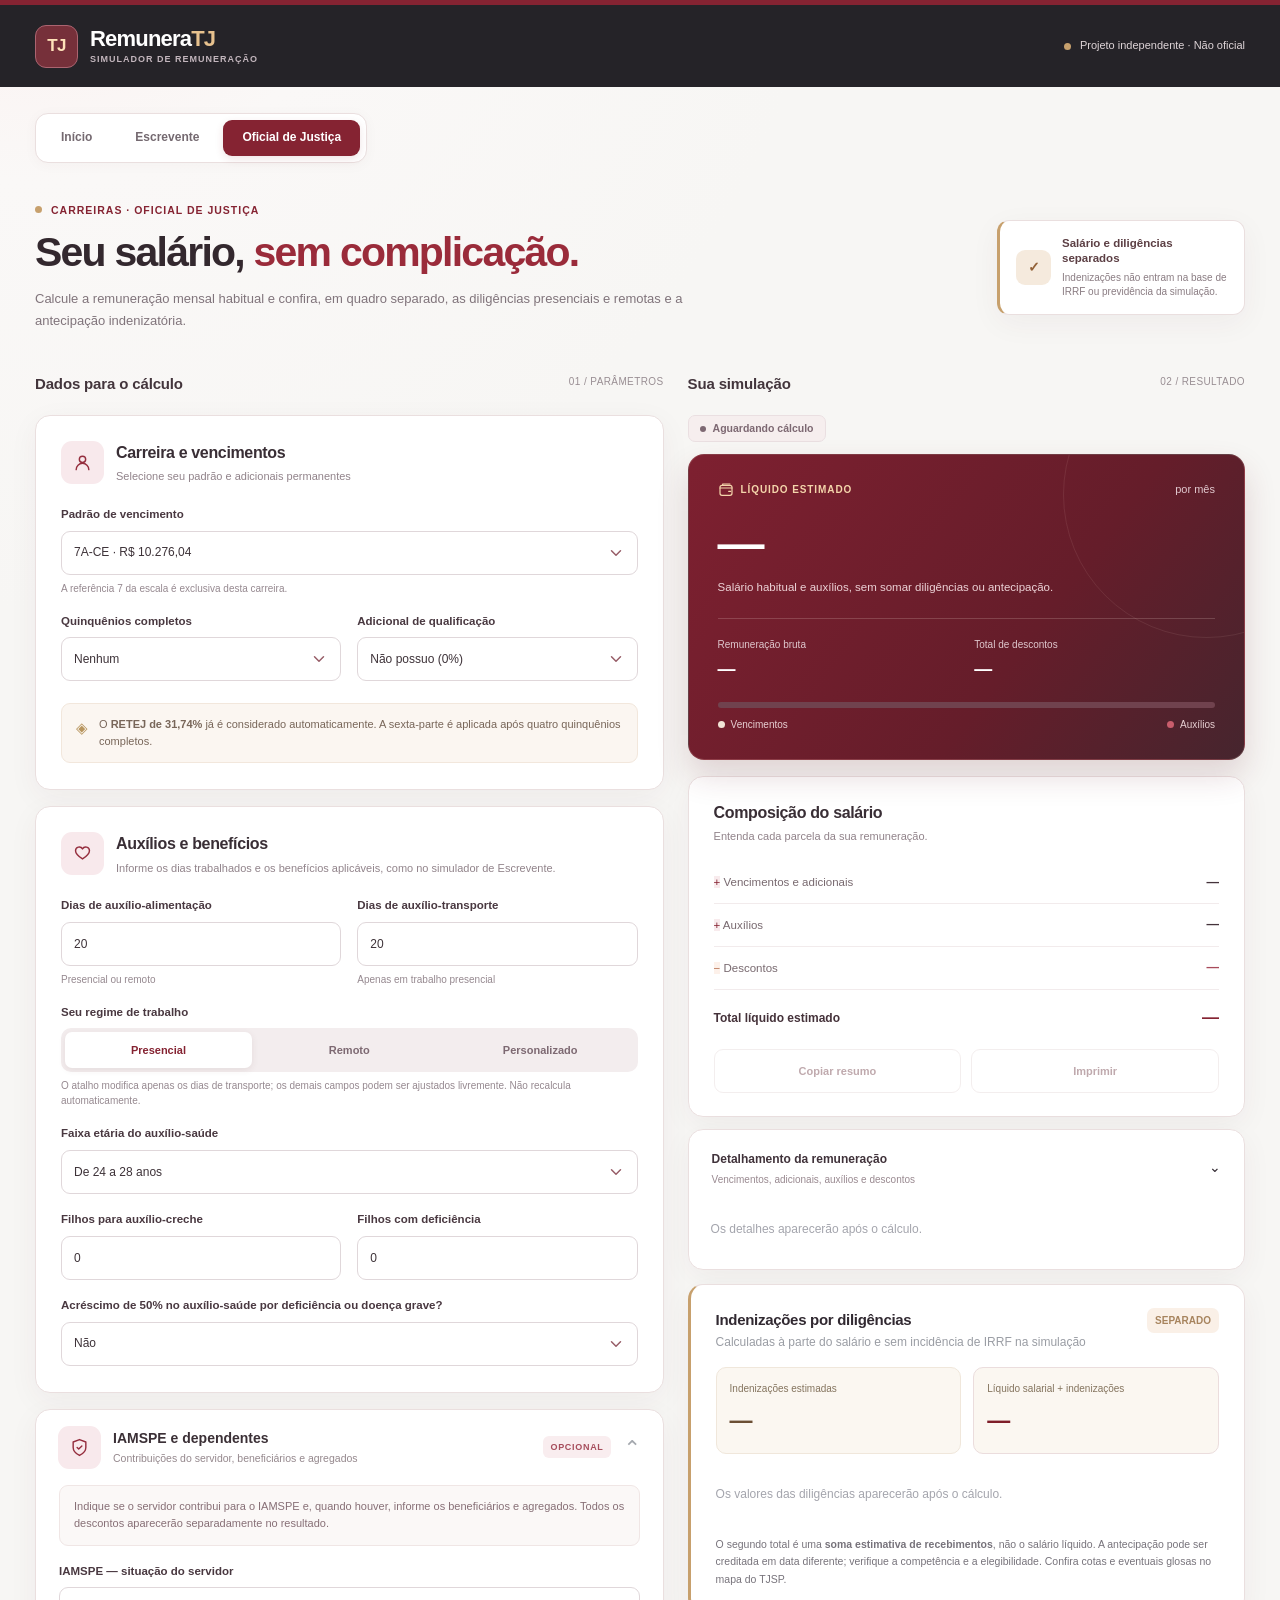
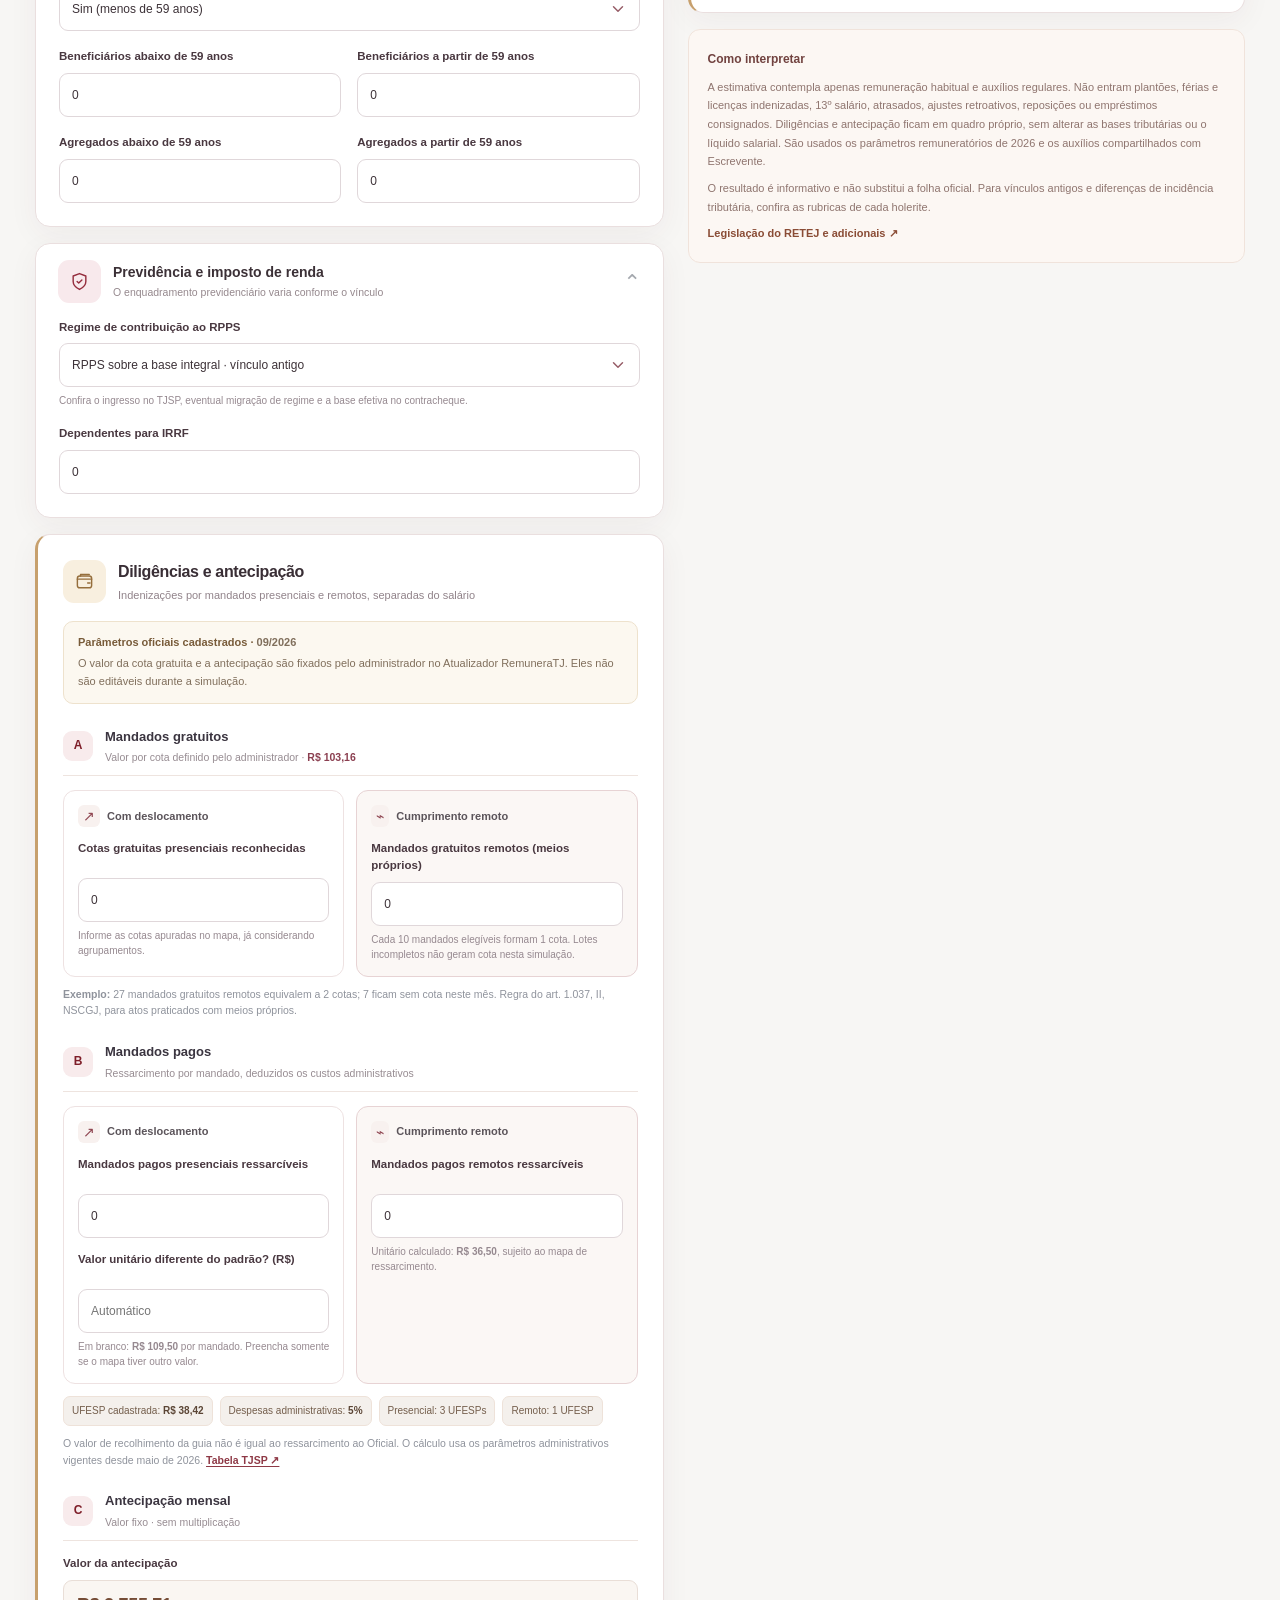
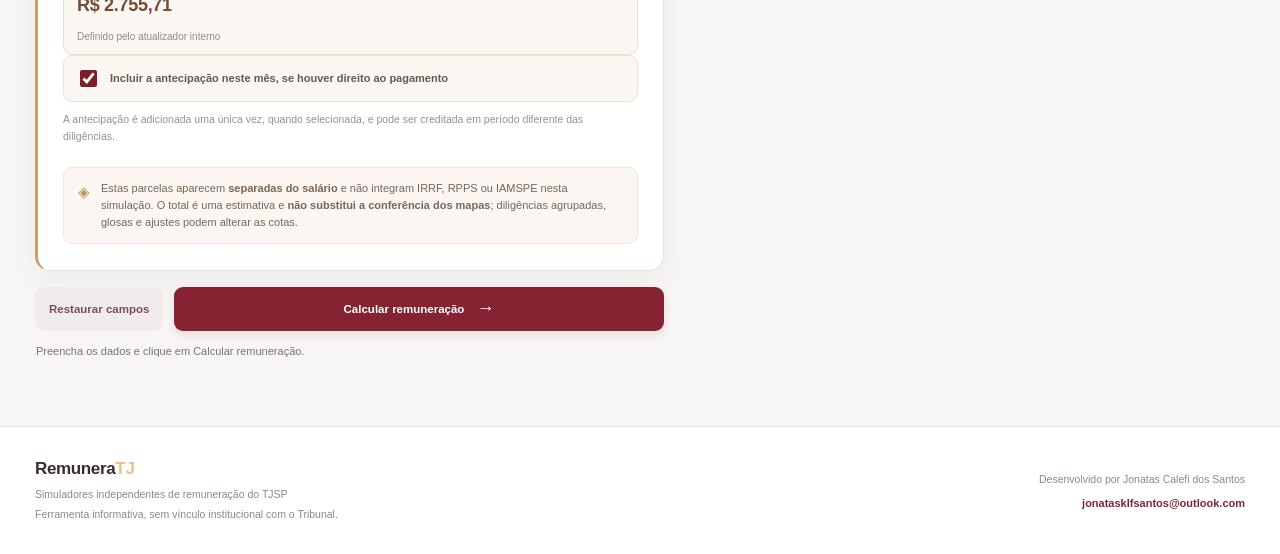
==== remuneracao-oficial/index.html @ c1217747 "Add files via upload" ====
<!DOCTYPE html>

<html lang="pt-BR"><head><meta charset="utf-8"/><meta content="width=device-width, initial-scale=1" name="viewport"/><meta content="#7e1e29" name="theme-color"/><title>Calculadora de Salário de Oficial de Justiça TJSP | RemuneraTJ</title><link href="../assets/favicon.svg" rel="icon" type="image/svg+xml"/><link href="./css/oficial.css" rel="stylesheet"/><link href="../shared/css/simuladores.css" rel="stylesheet"/>  <meta name="description" content="Simule salário de Oficial de Justiça do TJSP, com RETEJ, quinquênios, auxílios, descontos e estimativas separadas de diligências presenciais e remotas.">
  <link rel="canonical" href="https://jonatasklf.github.io/Remuneratj/remuneracao-oficial/index.html">
  <meta property="og:locale" content="pt_BR">
  <meta property="og:site_name" content="RemuneraTJ">
  <meta property="og:type" content="website">
  <meta property="og:title" content="Calculadora de Salário de Oficial de Justiça TJSP | RemuneraTJ">
  <meta property="og:description" content="Simule salário de Oficial de Justiça do TJSP, com RETEJ, quinquênios, auxílios, descontos e estimativas separadas de diligências presenciais e remotas.">
  <meta property="og:url" content="https://jonatasklf.github.io/Remuneratj/remuneracao-oficial/index.html">
  <meta name="twitter:card" content="summary">
</head>
<body class="rt-calculator rt-oficial"><svg aria-hidden="true" class="icon-definitions" xmlns="http://www.w3.org/2000/svg">
<symbol id="i-calc" viewbox="0 0 24 24"><rect height="20" rx="2" width="14" x="5" y="2"></rect><path d="M8 6h8M8 10h2m4 0h2M8 14h2m4 0h2M8 18h2m4 0h2"></path></symbol>
<symbol id="i-wallet" viewbox="0 0 24 24"><rect height="15" rx="3" width="18" x="3" y="5"></rect><path d="M3 9h18M16 14h3M7 5V3h11"></path></symbol>
<symbol id="i-user" viewbox="0 0 24 24"><circle cx="12" cy="8" r="4"></circle><path d="M4 21a8 8 0 0 1 16 0"></path></symbol>
<symbol id="i-heart" viewbox="0 0 24 24"><path d="M20.8 8.5c0 4.7-8.8 10.4-8.8 10.4S3.2 13.2 3.2 8.5a4.7 4.7 0 0 1 8.8-2.3 4.7 4.7 0 0 1 8.8 2.3Z"></path></symbol>
<symbol id="i-shield" viewbox="0 0 24 24"><path d="M12 22s8-4 8-10V5l-8-3-8 3v7c0 6 8 10 8 10Z"></path><path d="m9 12 2 2 4-4"></path></symbol>
<symbol id="i-info" viewbox="0 0 24 24"><circle cx="12" cy="12" r="9"></circle><path d="M12 11v6m0-10v.1"></path></symbol>
<symbol id="i-chevron" viewbox="0 0 24 24"><path d="m6 9 6 6 6-6"></path></symbol>
<symbol id="i-refresh" viewbox="0 0 24 24"><path d="M20 7v5h-5M4 17v-5h5"></path><path d="M5.7 9A7 7 0 0 1 17.5 6L20 12M4 12l2.5 6A7 7 0 0 0 18.3 15"></path></symbol>
<symbol id="i-copy" viewbox="0 0 24 24"><rect height="12" rx="2" width="12" x="8" y="8"></rect><path d="M16 8V6a2 2 0 0 0-2-2H6a2 2 0 0 0-2 2v8a2 2 0 0 0 2 2h2"></path></symbol>
<symbol id="i-print" viewbox="0 0 24 24"><path d="M6 9V3h12v6M6 18H4V9h16v9h-2"></path><path d="M6 14h12v7H6zM16 12h.01"></path></symbol>
<symbol id="i-check" viewbox="0 0 24 24"><path d="m5 12 4 4 10-10"></path></symbol>
<symbol id="i-arrow" viewbox="0 0 24 24"><path d="M5 12h14m-6-6 6 6-6 6"></path></symbol>
</svg>
<header class="rt-header"><div class="rt-shell rt-header-inner">
<a aria-label="RemuneraTJ — página inicial" class="rt-brand" href="../index.html">
<span aria-hidden="true" class="rt-brand-mark">TJ</span><span class="rt-brand-name">Remunera<span>TJ</span><small>SIMULADOR DE REMUNERAÇÃO</small></span>
</a><div class="rt-header-status"><span class="rt-status-dot"></span><span>Projeto independente · Não oficial</span></div>
</div></header>
<main class="rt-main wrap"><nav aria-label="Escolha da calculadora" class="rt-careers"><a href="../index.html">Início</a><a data-career="escrevente" href="../remuneracao-tjsp/index.html">Escrevente</a><a aria-current="page" data-career="oficial" href="../remuneracao-oficial/index.html">Oficial de Justiça</a></nav>
<section class="rt-hero"><div><div class="rt-eyebrow"><span class="rt-eyebrow-dot"></span> CARREIRAS · OFICIAL DE JUSTIÇA</div><h1>Seu salário, <span>sem complicação.</span></h1><p>Calcule a remuneração mensal habitual e confira, em quadro separado, as diligências presenciais e remotas e a antecipação indenizatória.</p></div><aside class="rt-hero-note"><span aria-hidden="true" class="rt-note-symbol">✓</span><span><strong>Salário e diligências separados</strong><small>Indenizações não entram na base de IRRF ou previdência da simulação.</small></span></aside></section>
<div class="app-grid">
<section aria-labelledby="form-title" class="form-side"><div class="section-caption"><h2 id="form-title">Dados para o cálculo</h2><span>01 / PARÂMETROS</span></div>
<form id="ojForm" novalidate="">
<div class="panel section"><div class="panel-head"><span class="mini-icon"><svg aria-hidden="true" class="icon"><use href="#i-user"></use></svg></span><div><h3>Carreira e vencimentos</h3><p>Selecione seu padrão e adicionais permanentes</p></div></div>
<div class="fields"><div class="field span2"><label for="padrao">Padrão de vencimento</label><select id="padrao" name="padrao"></select><small>A referência 7 da escala é exclusiva desta carreira.</small></div>
<div class="field"><label for="quinquenios">Quinquênios completos</label><select id="quinquenios" name="quinquenios"></select></div>
<div class="field"><label for="aq">Adicional de qualificação</label><select id="aq" name="aq"><option value="0">Não possuo (0%)</option><option value="0.05">5% — graduação / título</option><option value="0.075">7,5% — pós-graduação</option><option value="0.10">10% — título reconhecido</option><option value="0.125">12,5% — título reconhecido</option></select></div></div>
<div class="inline-info"><span>◈</span><div>O <b>RETEJ de 31,74%</b> já é considerado automaticamente. A sexta-parte é aplicada após quatro quinquênios completos.</div></div></div>
<div aria-labelledby="auxiliosTitulo" class="panel section"><div class="panel-head"><span class="mini-icon"><svg aria-hidden="true" class="icon"><use href="#i-heart"></use></svg></span><div><h3 id="auxiliosTitulo">Auxílios e benefícios</h3><p>Informe os dias trabalhados e os benefícios aplicáveis, como no simulador de Escrevente.</p></div></div>
<div class="fields">
<div class="field"><label for="alimentacao">Dias de auxílio-alimentação</label><input id="alimentacao" max="31" min="0" required="" step="1" type="number" value="20"/><small>Presencial ou remoto</small></div>
<div class="field"><label for="transporte">Dias de auxílio-transporte</label><input id="transporte" max="31" min="0" required="" step="1" type="number" value="20"/><small>Apenas em trabalho presencial</small></div>
<div class="field span2"><span class="field-label">Seu regime de trabalho</span><div aria-label="Atalhos de regime de trabalho" class="segmented-regime" role="group"><button aria-pressed="true" class="regime-option active" data-regime="presencial" type="button">Presencial</button><button aria-pressed="false" class="regime-option" data-regime="remoto" type="button">Remoto</button><button aria-pressed="false" class="regime-option" data-regime="personalizado" type="button">Personalizado</button></div><small>O atalho modifica apenas os dias de transporte; os demais campos podem ser ajustados livremente. Não recalcula automaticamente.</small></div>
<div class="field span2"><label for="faixaSaude">Faixa etária do auxílio-saúde</label><select id="faixaSaude"><option value="0">Sem auxílio-saúde</option><option value="1">Até 18 anos</option><option value="2">De 19 a 23 anos</option><option selected="" value="3">De 24 a 28 anos</option><option value="4">De 29 a 33 anos</option><option value="5">De 34 a 38 anos</option><option value="6">De 39 a 43 anos</option><option value="7">De 44 a 48 anos</option><option value="8">De 49 a 53 anos</option><option value="9">De 54 a 58 anos</option><option value="10">59 anos ou mais</option></select></div>
<div class="field"><label for="creche">Filhos para auxílio-creche</label><input id="creche" max="20" min="0" step="1" type="number" value="0"/></div>
<div class="field"><label for="filhoDeficiencia">Filhos com deficiência</label><input id="filhoDeficiencia" max="20" min="0" step="1" type="number" value="0"/></div>
<div class="field span2"><label for="saudeMajorada">Acréscimo de 50% no auxílio-saúde por deficiência ou doença grave?</label><select id="saudeMajorada"><option selected="" value="1">Não</option><option value="1.5">Sim</option></select></div>
</div></div>
<details class="panel fold iamspe-panel" open=""><summary><span class="mini-icon"><svg aria-hidden="true" class="icon"><use href="#i-shield"></use></svg></span><span><strong>IAMSPE e dependentes</strong><small>Contribuições do servidor, beneficiários e agregados</small></span><span class="optional-label">OPCIONAL</span><span class="chevron">⌄</span></summary>
<div class="fold-body"><p class="fold-explanation">Indique se o servidor contribui para o IAMSPE e, quando houver, informe os beneficiários e agregados. Todos os descontos aparecerão separadamente no resultado.</p><div class="fields">
<div class="field span2"><label for="iamspe">IAMSPE — situação do servidor</label><select id="iamspe"><option selected="" value="0.02">Sim (menos de 59 anos)</option><option value="0.03">Sim (a partir de 59 anos)</option><option value="0">Não</option></select></div>
<div class="field"><label for="dependentesMenor">Beneficiários abaixo de 59 anos</label><input id="dependentesMenor" max="20" min="0" step="1" type="number" value="0"/></div>
<div class="field"><label for="dependentesMaior">Beneficiários a partir de 59 anos</label><input id="dependentesMaior" max="20" min="0" step="1" type="number" value="0"/></div>
<div class="field"><label for="agregadosMenor">Agregados abaixo de 59 anos</label><input id="agregadosMenor" max="20" min="0" step="1" type="number" value="0"/></div>
<div class="field"><label for="agregadosMaior">Agregados a partir de 59 anos</label><input id="agregadosMaior" max="20" min="0" step="1" type="number" value="0"/></div>
</div></div></details>
<details class="panel fold previdencia-panel" open=""><summary><span class="mini-icon"><svg aria-hidden="true" class="icon"><use href="#i-shield"></use></svg></span><span><strong>Previdência e imposto de renda</strong><small>O enquadramento previdenciário varia conforme o vínculo</small></span><span class="chevron">⌄</span></summary><div class="fold-body fields">
<div class="field span2"><label for="modoPrevidencia">Regime de contribuição ao RPPS</label><select id="modoPrevidencia"><option value="integral">RPPS sobre a base integral · vínculo antigo</option><option value="teto">RPPS limitado ao teto do INSS · previdência complementar</option><option value="manual">Informar contribuição mensal manualmente</option></select><small>Confira o ingresso no TJSP, eventual migração de regime e a base efetiva no contracheque.</small></div>
<div class="field span2" hidden="" id="manualBox"><label for="previdenciaManual">Contribuição previdenciária informada (R$)</label><input id="previdenciaManual" max="99999" min="0" step="0.01" type="number" value="0"/></div>
<div class="field span2"><label for="dependentesIr">Dependentes para IRRF</label><input id="dependentesIr" max="20" min="0" step="1" type="number" value="0"/></div>
</div></details>
<div aria-labelledby="indemFormTitle" class="panel section indemnity-form"><div class="panel-head"><span class="mini-icon indemnity-icon"><svg aria-hidden="true" class="icon"><use href="#i-wallet"></use></svg></span><div><h3 id="indemFormTitle">Diligências e antecipação</h3><p>Indenizações por mandados presenciais e remotos, separadas do salário</p></div></div>
<div class="indem-note"><strong>Parâmetros oficiais cadastrados · <span id="competenciaIndenizacao">09/2026</span></strong><span>O valor da cota gratuita e a antecipação são fixados pelo administrador no Atualizador RemuneraTJ. Eles não são editáveis durante a simulação.</span></div>
<div class="indem-heading"><span class="indem-heading-number">A</span><div><strong>Mandados gratuitos</strong><small>Valor por cota definido pelo administrador · <b id="valorGratuitaExibido">R$ 103,16</b></small></div></div>
<div class="indem-work-modes">
<div class="indem-mode"><div class="mode-title"><span class="mode-icon">↗</span><strong>Com deslocamento</strong></div><div class="field"><label for="quantidadeGratuita">Cotas gratuitas presenciais reconhecidas</label><input id="quantidadeGratuita" max="5000" min="0" step="1" type="number" value="0"/><small>Informe as cotas apuradas no mapa, já considerando agrupamentos.</small></div></div>
<div class="indem-mode remote"><div class="mode-title"><span class="mode-icon">⌁</span><strong>Cumprimento remoto</strong></div><div class="field"><label for="quantidadeGratuitaRemota">Mandados gratuitos remotos (meios próprios)</label><input aria-describedby="regraRemotoGratuito" id="quantidadeGratuitaRemota" max="50000" min="0" step="1" type="number" value="0"/><small id="regraRemotoGratuito">Cada 10 mandados elegíveis formam 1 cota. Lotes incompletos não geram cota nesta simulação.</small></div></div>
</div>
<p class="indem-hint"><strong>Exemplo:</strong> 27 mandados gratuitos remotos equivalem a 2 cotas; 7 ficam sem cota neste mês. Regra do art. 1.037, II, NSCGJ, para atos praticados com meios próprios.</p>
<div class="indem-heading"><span class="indem-heading-number">B</span><div><strong>Mandados pagos</strong><small>Ressarcimento por mandado, deduzidos os custos administrativos</small></div></div>
<div class="indem-work-modes">
<div class="indem-mode"><div class="mode-title"><span class="mode-icon">↗</span><strong>Com deslocamento</strong></div><div class="field"><label for="quantidadePaga">Mandados pagos presenciais ressarcíveis</label><input id="quantidadePaga" max="5000" min="0" step="1" type="number" value="0"/></div><div class="field"><label for="valorPaga">Valor unitário diferente do padrão? (R$)</label><input aria-describedby="pagaInfo" autocomplete="off" id="valorPaga" inputmode="decimal" placeholder="Automático" type="text" value=""/><small>Em branco: <b id="valorPagaPadrao">R$ 109,50</b> por mandado. Preencha somente se o mapa tiver outro valor.</small></div></div>
<div class="indem-mode remote"><div class="mode-title"><span class="mode-icon">⌁</span><strong>Cumprimento remoto</strong></div><div class="field"><label for="quantidadePagaRemota">Mandados pagos remotos ressarcíveis</label><input id="quantidadePagaRemota" max="5000" min="0" step="1" type="number" value="0"/><small>Unitário calculado: <b id="valorPagaRemotaExibido">R$ 36,50</b>, sujeito ao mapa de ressarcimento.</small></div></div>
</div>
<div class="indem-rules" id="pagaInfo"><span>UFESP cadastrada: <b id="valorUfespExibido">R$ 38,42</b></span><span>Despesas administrativas: <b id="retencaoExibida">5%</b></span><span>Presencial: 3 UFESPs</span><span>Remoto: 1 UFESP</span></div>
<small class="indem-hint">O valor de recolhimento da guia não é igual ao ressarcimento ao Oficial. O cálculo usa os parâmetros administrativos vigentes desde maio de 2026. <a href="https://portal.tjsp.jus.br/IndicesTaxasJudiciarias/DespesasProcessuais/DiligenciaOficiaisJustica?f=4" rel="noopener noreferrer" target="_blank">Tabela TJSP ↗</a></small>
<div class="indem-heading"><span class="indem-heading-number">C</span><div><strong>Antecipação mensal</strong><small>Valor fixo · sem multiplicação</small></div></div>
<div class="fields"><div class="field span2"><span class="field-label">Valor da antecipação</span><div aria-label="Antecipação fixada pelo administrador" class="fixed-parameter"><strong id="valorAntecipacaoExibido">R$ 2.755,71</strong><small>Definido pelo atualizador interno</small></div></div></div>
<label class="indem-check"><input checked="" id="incluirAntecipacao" type="checkbox"/><span>Incluir a antecipação neste mês, se houver direito ao pagamento</span></label>
<small class="indem-hint">A antecipação é adicionada uma única vez, quando selecionada, e pode ser creditada em período diferente das diligências.</small>
<div class="inline-info"><span>◈</span><div>Estas parcelas aparecem <b>separadas do salário</b> e não integram IRRF, RPPS ou IAMSPE nesta simulação. O total é uma estimativa e <b>não substitui a conferência dos mapas</b>; diligências agrupadas, glosas e ajustes podem alterar as cotas.</div></div>
</div>
<div class="form-actions"><button class="btn reset" type="reset">Restaurar campos</button><button class="btn calculate" type="submit">Calcular remuneração <span>→</span></button></div>
<p aria-live="polite" class="form-status" id="formStatus" role="status">Preencha os dados e clique em <b>Calcular remuneração</b>.</p>
</form></section>
<section aria-labelledby="result-title" class="results-side"><div class="section-caption"><h2 id="result-title">Sua simulação</h2><span>02 / RESULTADO</span></div>
<div class="results-inner"><div class="state" id="resultStatus">Aguardando cálculo</div>
<div class="salary-card">
<div class="salary-card-top"><span class="salary-category"><svg aria-hidden="true" class="icon"><use href="#i-wallet"></use></svg> LÍQUIDO ESTIMADO</span><span class="salary-period">por mês</span></div>
<strong class="salary-value" id="liquido">—</strong><p>Salário habitual e auxílios, sem somar diligências ou antecipação.</p>
<div class="salary-divider"></div><div class="salary-metrics"><div><span>Remuneração bruta</span><strong id="bruto">—</strong></div><div><span>Total de descontos</span><strong id="descontos">—</strong></div></div>
<div class="salary-composition"><div aria-label="Distribuição das parcelas positivas" class="composition-bar" role="img"><span class="bar-part wages" id="ojBarVencimentos"></span><span class="bar-part benefits" id="ojBarAuxilios"></span></div><div class="legend"><span><i class="legend-dot wages"></i> Vencimentos</span><span><i class="legend-dot benefits"></i> Auxílios</span></div></div>
</div>
<div class="error" hidden="" id="errorBox" role="alert"></div>
<div class="rt-result-components"><div class="panel summary-panel">
<div class="panel-heading compact"><div><h3>Composição do salário</h3><p>Entenda cada parcela da sua remuneração.</p></div></div>
<div class="summary-rows">
<div class="summary-row"><span><span class="summary-symbol plus">+</span> Vencimentos e adicionais</span><strong id="ojResumoVencimentos">—</strong></div>
<div class="summary-row"><span><span class="summary-symbol plus">+</span> Auxílios</span><strong id="ojResumoAuxilios">—</strong></div>
<div class="summary-row discount"><span><span class="summary-symbol minus">−</span> Descontos</span><strong id="ojResumoDescontos">—</strong></div>
<div class="summary-row total"><span>Total líquido estimado</span><strong id="liquidoRodape">—</strong></div>
</div>
<div class="result-actions"><button class="btn btn-outline" disabled="" id="copyButton" type="button">Copiar resumo</button><button class="btn btn-outline" disabled="" id="printButton" type="button">Imprimir</button></div>
</div>
<details class="panel breakdown" open=""><summary><span><strong>Detalhamento da remuneração</strong><small>Vencimentos, adicionais, auxílios e descontos</small></span><span aria-hidden="true">⌄</span></summary><div class="rows" id="detalhes"><div class="placeholder">Os detalhes aparecerão após o cálculo.</div></div></details></div>
<div aria-labelledby="indemResultTitle" class="panel indemnity-results"><div class="result-heading"><div><h3 id="indemResultTitle">Indenizações por diligências</h3><p>Calculadas à parte do salário e sem incidência de IRRF na simulação</p></div><span class="top-chip">SEPARADO</span></div>
<div class="indem-kpis"><div><small>Indenizações estimadas</small><strong id="totalIndenizacoes">—</strong></div><div><small>Líquido salarial + indenizações</small><strong id="totalRecebimentos">—</strong></div></div>
<div class="rows" id="detalhesIndenizacoes"><div class="placeholder">Os valores das diligências aparecerão após o cálculo.</div></div>
<p class="indem-explanation">O segundo total é uma <b>soma estimativa de recebimentos</b>, não o salário líquido. A antecipação pode ser creditada em data diferente; verifique a competência e a elegibilidade. Confira cotas e eventuais glosas no mapa do TJSP.</p></div>
<div class="disclaimer"><b>Como interpretar</b><p>A estimativa contempla apenas remuneração habitual e auxílios regulares. Não entram plantões, férias e licenças indenizadas, 13º salário, atrasados, ajustes retroativos, reposições ou empréstimos consignados. Diligências e antecipação ficam em quadro próprio, sem alterar as bases tributárias ou o líquido salarial. São usados os parâmetros remuneratórios de 2026 e os auxílios compartilhados com Escrevente.</p><p>O resultado é informativo e não substitui a folha oficial. Para vínculos antigos e diferenças de incidência tributária, confira as rubricas de cada holerite.</p><a href="https://www.al.sp.gov.br/repositorio/legislacao/lei.complementar/2010/compilacao-lei.complementar-1111-25.05.2010.html" rel="noopener noreferrer" target="_blank">Legislação do RETEJ e adicionais ↗</a></div>
</div></section></div></main>
<footer class="rt-footer"><div class="rt-shell rt-footer-inner"><div><strong>Remunera<span>TJ</span></strong><p>Simuladores independentes de remuneração do TJSP</p><small>Ferramenta informativa, sem vínculo institucional com o Tribunal.</small></div><div class="rt-credits"><p>Desenvolvido por Jonatas Calefi dos Santos</p><a href="mailto:jonatasklfsantos@outlook.com">jonatasklfsantos@outlook.com</a></div></div></footer>
<script src="../remuneracao-tjsp/js/tabelas.js"></script><script src="./js/calculo-oficial.js"></script><script src="./js/interface-oficial.js"></script></body></html>
---- remuneracao-oficial/css/oficial.css ----
:root{--red:#7e1e29;--red2:#a32d3b;--deep:#1e232a;--ink:#272c35;--muted:#7c8592;--line:#eae6e6;--bg:#f7f6f5;--paper:#fff;--gold:#c5a477;--shadow:0 7px 26px rgba(47,33,40,.055)}*{box-sizing:border-box}html{scroll-behavior:smooth}body{margin:0;background:var(--bg);font:14px/1.6 Inter,-apple-system,BlinkMacSystemFont,"Segoe UI",Arial,sans-serif;color:var(--ink);-webkit-font-smoothing:antialiased}button,input,select{font:inherit}button{cursor:pointer}a{color:inherit}.wrap{width:min(1190px,calc(100% - 60px));margin:auto}.topbar{background:var(--deep);color:white;border-bottom:4px solid var(--red);height:83px}.topbar-inner{height:100%;display:flex;justify-content:space-between;align-items:center;gap:20px}.logo{display:flex;gap:13px;align-items:center;text-decoration:none}.brand-symbol{display:grid;place-items:center;background:#7d2632;color:#f4e9e8;font-size:17px;font-weight:800;height:40px;width:40px;border-radius:10px;border:1px solid #a34c58}.brand-name{font-size:22px;font-weight:830;letter-spacing:-.7px;line-height:1}.brand-name span,.foot-grid strong span{color:#d5ae7f}.brand-name small{display:block;margin-top:6px;font-size:9px;font-weight:700;letter-spacing:1px;color:#b3bac4}.topright{font-size:12px;color:#c9ccd3}.dot{background:#d2ab78;display:inline-block;height:7px;width:7px;border-radius:50%;margin-right:6px}.top-divider{color:#747a84;margin:0 8px}.switcher{display:flex;gap:7px;background:#fff;border:1px solid var(--line);border-radius:13px;padding:6px;width:max-content;max-width:100%;margin:30px 0 0}.switcher a{padding:10px 18px;font-weight:700;font-size:12px;text-decoration:none;color:#7e8691;border-radius:9px;display:flex;align-items:center;gap:9px}.switcher a[aria-current=page]{background:var(--red);color:white}.active-dot{display:inline-block;background:#e4c196;border-radius:50%;height:6px;width:6px}.hero{display:flex;justify-content:space-between;align-items:center;gap:24px;margin:49px 0 43px}.eyebrow{font-size:11px;font-weight:800;color:var(--red2);letter-spacing:1.3px}.hero h1{margin:12px 0;font-size:clamp(32px,3.2vw,47px);font-weight:800;letter-spacing:-2.1px;line-height:1.18;color:#232933}.hero h1 em{font-style:normal;color:var(--red)}.hero p{color:var(--muted);font-size:14px;line-height:1.85;max-width:675px;margin:0}.hero-side{flex:0 0 264px;padding:20px 23px;background:#fff;border:1px solid var(--line);border-left:3px solid var(--gold);border-radius:13px;box-shadow:var(--shadow);display:flex;flex-direction:column;gap:4px}.tiny-icon{color:var(--red);font-size:21px}.hero-side strong{font-size:13px}.hero-side span{font-size:11px;color:var(--muted)}.hero-side a{color:var(--red);text-decoration:none;font-weight:760;font-size:11px;margin-top:9px}.app-grid{display:grid;grid-template-columns:minmax(0,1.03fr) minmax(0,.97fr);align-items:start;gap:26px;margin-bottom:85px}.section-caption{display:flex;align-items:center;justify-content:space-between;gap:10px;height:32px;margin-bottom:14px}.section-caption h2{margin:0;font-size:15px}.section-caption>span{font-size:10px;letter-spacing:.6px;color:#9a9da5}.panel{border-radius:15px;background:#fff;border:1px solid var(--line);box-shadow:var(--shadow)}.section{padding:26px;margin-bottom:17px}.panel-head{display:flex;gap:13px;align-items:center;margin-bottom:24px}.mini-icon{height:42px;width:42px;flex:0 0 42px;display:grid;place-items:center;background:#f8ecee;border-radius:11px;color:#a53946;font-size:12px;font-weight:800}.panel-head h3,.result-heading h3{margin:0;font-size:17px;letter-spacing:-.3px}.panel-head p,.result-heading p{margin:2px 0 0;font-size:12px;color:#9a9da4;line-height:1.5}.fields{display:grid;grid-template-columns:repeat(2,minmax(0,1fr));gap:19px 17px}.span2{grid-column:span 2}.field label{display:block;font-size:12px;font-weight:730;margin-bottom:7px;color:#454a54}.field select,.field input{width:100%;min-width:0;min-height:45px;border-radius:9px;border:1px solid #dedce0;background:white;color:#303944;padding:10px 12px;outline:none}.field select{cursor:pointer}.field select:focus,.field input:focus{border-color:#a43a48;box-shadow:0 0 0 3px #f5e4e7}.field input[aria-invalid=true]{border-color:#cc4352}.field small{display:block;color:#a1a4aa;font-size:10.5px;line-height:1.55;margin-top:6px}.inline-info{display:flex;gap:11px;margin-top:22px;padding:12px 14px;background:#fbf6f1;border:1px solid #f2e7dc;color:#786659;font-size:11px;line-height:1.55;border-radius:9px}.inline-info span{color:#b8955e;font-size:15px}.pill{font-size:9px;padding:3px 5px;background:#f8ecee;color:var(--red);border-radius:5px;white-space:nowrap}.checkbox-row label{display:flex;align-items:center;gap:10px;font-size:12px;color:#535a65}.checkbox-row input{accent-color:var(--red);height:16px;width:16px}.fold{margin-bottom:17px;overflow:hidden}.fold>summary{display:flex;align-items:center;gap:12px;padding:18px 24px;cursor:pointer;list-style:none}.fold>summary::-webkit-details-marker{display:none}.fold>summary>span:nth-child(2){flex:1}.fold>summary strong,.fold>summary small{display:block}.fold>summary strong{font-size:14px}.fold>summary small{color:#999da7;font-size:11px;margin-top:2px}.chevron{font-size:21px;line-height:1;color:#a4a8ae}.fold[open] .chevron{transform:rotate(180deg)}.fold-body{padding:0 25px 25px}.form-actions{display:flex;gap:11px}.btn{border:0;border-radius:9px;font-size:12px;font-weight:800;min-height:46px;padding:11px 17px;display:flex;align-items:center;justify-content:center;gap:12px}.btn:focus-visible,.switcher a:focus-visible{outline:3px solid #d2b88f;outline-offset:3px}.btn:disabled{opacity:.5;cursor:default}.reset{background:#ececef;color:#6c707b}.calculate{flex:1;background:var(--red);color:#fff}.calculate:hover{background:#a02b3b}.calculate span{font-size:18px}.form-status{font-size:11px;margin:13px 1px 0;color:#8f9098}.results-inner{position:sticky;top:20px}.state{display:inline-flex;align-items:center;border-radius:100px;padding:6px 12px;font-size:11px;font-weight:750;background:#eaecef;color:#8b8c93;margin-bottom:12px}.state::before{content:"";width:6px;height:6px;background:currentColor;border-radius:50%;margin-right:8px}.state.ready{background:#e8f2eb;color:#2d8858}.state.stale{background:#fff3e7;color:#9f7330}.result-hero{background:linear-gradient(132deg,#6e1a26,#932d3b);border-radius:17px;color:white;padding:28px 30px 26px;box-shadow:0 16px 36px rgba(124,24,40,.16);position:relative;overflow:hidden}.result-hero::after{content:"";position:absolute;top:-65px;right:-80px;width:250px;height:250px;border:1px solid rgba(255,255,255,.08);border-radius:50%;pointer-events:none}.result-eyebrow{font-size:10px;letter-spacing:1.25px;font-weight:760;color:#f0c8cf}.result-eyebrow span{color:#e4ba7b;margin-right:5px}.result-number{display:block;font-size:clamp(33px,3.6vw,51px);font-weight:800;line-height:1.2;letter-spacing:-1.5px;margin:20px 0 6px;font-variant-numeric:tabular-nums}.result-hero p{margin:0;color:#eed6da;font-size:11px;max-width:340px;line-height:1.6}.result-divider{height:1px;background:#ffffff29;margin:24px 0 16px}.result-kpis{display:grid;grid-template-columns:1fr 1fr;gap:15px}.result-kpis small{color:#f2d8db;display:block;font-size:10px;margin-bottom:3px}.result-kpis strong{font-size:19px;font-variant-numeric:tabular-nums}.resume{margin-top:19px;padding:24px}.result-heading{display:flex;justify-content:space-between;align-items:start;gap:10px;margin-bottom:16px}.result-heading h3{font-size:15px}.top-chip{background:#faf0e7;color:#a7845e;font-size:10px;font-weight:760;border-radius:7px;padding:5px 8px}.rows{font-size:12px}.group-label{margin:18px 0 8px;color:#8d92a0;font-size:10px;font-weight:800;letter-spacing:.8px}.line{display:flex;justify-content:space-between;gap:12px;border-bottom:1px solid #f0edee;padding:8px 0}.line span{color:#686e7b}.line strong{color:#3b3e47;font-variant-numeric:tabular-nums;white-space:nowrap}.line.negative strong{color:#b63c48}.line.subtotal{padding:11px 0;font-weight:760}.line.subtotal span,.line.subtotal strong{color:var(--red)}.placeholder{color:#a4a5ad;font-size:12px;padding:15px 0}.sum-row{border-top:1px solid #e7e4e5;padding-top:16px;margin-top:17px;display:flex;justify-content:space-between;gap:12px;font-size:13px;font-weight:770}.sum-row strong{color:var(--red);font-size:18px}.actionbar{display:grid;grid-template-columns:1fr 1fr;gap:10px;margin-top:20px}.outline{background:#fbf9f9;color:#6b6c76;border:1px solid #ece7e7;font-size:11px}.outline:hover:not(:disabled){background:#f5eeee}.disclaimer{background:#fcf9f4;border:1px solid #f0e8dc;padding:19px 22px;border-radius:12px;margin-top:19px;color:#776a5a;font-size:11px;line-height:1.65}.disclaimer b{font-size:12px;color:#6e5b45}.disclaimer p{margin:8px 0}.disclaimer a{color:#8a4c35;text-decoration:none;font-weight:750}.error{padding:13px 16px;background:#ffedf0;border:1px solid #f5c4cb;color:#9b2637;font-size:12px;margin-top:13px;border-radius:9px}.footer{background:#23262c;color:white;padding:25px 0;border-top:4px solid var(--red)}.foot-grid{display:flex;justify-content:space-between;gap:20px;align-items:center}.foot-grid strong{font-size:16px}.foot-grid p{font-size:11px;color:#b7bac0;margin:5px 0 0}.byline{text-align:right;font-size:11px;color:#b7bac0}.byline a{color:#f0c9b3;text-decoration:none}@media(max-width:1020px){.app-grid{grid-template-columns:1fr}.results-inner{position:static}.results-side{grid-row:auto}.hero{align-items:start}.hero-side{display:none}}@media(max-width:650px){.wrap{width:min(100% - 32px,1190px)}.topbar{height:75px}.topright{display:none}.switcher{width:100%;gap:3px}.switcher a{flex:1;justify-content:center;text-align:center;font-size:11px;padding:9px 7px}.hero{margin:32px 0 30px}.hero h1{font-size:35px;letter-spacing:-1.5px}.hero p{font-size:12px}.section{padding:19px}.fields{grid-template-columns:1fr;gap:15px}.span2{grid-column:span 1}.fold-body{padding:0 19px 19px}.fold>summary{padding:16px}.mini-icon{height:37px;width:37px;flex-basis:37px}.form-actions{flex-direction:column-reverse}.btn{width:100%}.result-hero{padding:24px}.result-number{font-size:38px}.result-kpis strong{font-size:17px}.resume{padding:19px}.foot-grid{align-items:start;flex-direction:column}.byline{text-align:left}.app-grid{gap:35px}.section-caption>span{font-size:9px}}@media print{.topbar,.hero-side,.switcher,.form-side,.form-actions,.actionbar,.footer{display:none!important}.app-grid{display:block}.results-side{width:100%}.result-hero{print-color-adjust:exact;-webkit-print-color-adjust:exact}.wrap{width:100%}.results-inner{position:static}}

/* Módulo específico para as indenizações do Oficial de Justiça. */
.indemnity-form{border-left:3px solid #b48d62}
.indemnity-icon{background:#f7eddd;color:#a17b51}
.indem-note{border-radius:10px;background:#fcf8f0;border:1px solid #eee2cd;padding:12px 14px;margin:-4px 0 23px;display:grid;gap:4px}
.indem-note strong{font-size:11px;color:#785b39}
.indem-note span{font-size:11px;color:#806f5c;line-height:1.6}
.indem-title{display:flex;align-items:baseline;justify-content:space-between;gap:12px;margin:20px 0 12px;padding:0 0 7px;border-bottom:1px solid #f0e9df}
.indem-title strong{font-size:13px;color:#4c4b50}
.indem-title small{color:#a18a70;font-size:10px;text-align:right}
.indem-hint{display:block;margin:9px 0 0;font-size:10.5px;color:#8f939c;line-height:1.6}
.indem-hint a{color:#8e3946;font-weight:750;text-decoration:underline;text-underline-offset:2px}
.indemnity-results{margin-top:19px;padding:24px;border-left:3px solid #b48d62}
.indem-kpis{display:grid;grid-template-columns:repeat(2,minmax(0,1fr));gap:12px;margin:16px 0}
.indem-kpis>div{border-radius:10px;background:#fbf7f1;padding:14px 13px;border:1px solid #f0e7db;min-width:0}
.indem-kpis small{display:block;font-size:10px;color:#84745e;line-height:1.4;margin-bottom:6px}
.indem-kpis strong{font-size:clamp(17px,1.8vw,23px);font-weight:800;color:#6b4f34;font-variant-numeric:tabular-nums;overflow-wrap:anywhere}
.indem-kpis>div:last-child{background:#f9f4f4;border-color:#ebdddd}
.indem-kpis>div:last-child strong{color:#7e1e29}
.indem-explanation{font-size:10.5px;color:#77737b;line-height:1.7;margin:17px 0 0}
@media(max-width:650px){.indem-title{display:block}.indem-title small{display:block;text-align:left;margin-top:3px}.indem-kpis{grid-template-columns:1fr}.indem-kpis strong{font-size:23px}.indemnity-results{padding:18px}}
@media print{.indemnity-form,.indemnity-results{break-inside:avoid}.indemnity-results{display:block}}

/* Parâmetros mensais definidos no atualizador, não editáveis por visitantes. */
.field .field-label{display:block;font-size:12px;font-weight:730;margin-bottom:7px;color:#454a54}
.fixed-parameter{min-height:59px;border:1px solid #e9ded7;background:linear-gradient(105deg,#fcf7f2,#f8f4f1);border-radius:9px;padding:10px 13px;display:flex;justify-content:center;align-items:flex-start;flex-direction:column;gap:4px}
.fixed-parameter strong{font-size:18px;color:#754c36;font-variant-numeric:tabular-nums;letter-spacing:-.3px}
.fixed-parameter small{font-size:10px;color:#8e7c74;line-height:1.35}
.fixed-parameter small span{font-size:8px;color:#a68f6e;padding-left:4px}

/* Benefícios e IAMSPE com os mesmos controles visíveis do Escrevente. */
.segmented-regime{display:grid;grid-template-columns:repeat(3,minmax(0,1fr));gap:3px;padding:4px;background:#f5eff0;border-radius:10px;border:1px solid #f1e8e9}
.regime-option{border:0;border-radius:7px;padding:9px 6px;background:transparent;font-size:11px;font-weight:750;color:#776973;min-height:36px;transition:background .14s,color .14s,box-shadow .14s}
.regime-option.active{background:white;color:var(--red);box-shadow:0 1px 6px rgba(48,30,33,.09)}
.regime-option:hover:not(.active){background:#ffffffa8}
.regime-option:focus-visible{outline:3px solid #d2b88f;outline-offset:2px}
.iamspe-panel .optional-label{background:#f9edef;color:#a64d5c;font-size:9px;font-weight:800;letter-spacing:.7px;padding:4px 7px;border-radius:6px}
.iamspe-panel>summary>span:nth-child(2){flex:1}
.iamspe-panel .fold-explanation{padding:12px 14px;margin:0 0 18px;background:#fcf8f6;border:1px solid #f1e9e7;border-radius:9px;color:#866f71;font-size:11px;line-height:1.65}
@media(max-width:650px){.segmented-regime{grid-template-columns:repeat(3,minmax(0,1fr))}.regime-option{font-size:10px;padding:8px 3px}.iamspe-panel .optional-label{display:none}}

/* Diligências: separação clara entre cumprimento presencial e remoto. */
.indem-heading{display:flex;align-items:center;gap:12px;margin:23px 0 14px;padding:0 0 10px;border-bottom:1px solid #eee4df}
.indem-heading-number{display:grid;place-items:center;width:30px;height:30px;flex-shrink:0;border-radius:9px;color:#7e1e29;background:#f8ebec;font-weight:800;font-size:12px}
.indem-heading strong,.indem-heading small{display:block}.indem-heading strong{font-size:13px;color:#3b3540}.indem-heading small{font-size:10.5px;color:#978c92;margin-top:3px;line-height:1.45}.indem-heading small b{color:#8b3f50}
.indem-work-modes{display:grid;grid-template-columns:repeat(2,minmax(0,1fr));gap:12px}
.indem-mode{min-width:0;padding:14px;border:1px solid #eee2e2;border-radius:12px;background:#fff;display:flex;flex-direction:column;gap:13px}
.indem-mode.remote{background:#fbf7f5;border-color:#e7d3d4}
.mode-title{display:flex;align-items:center;gap:7px;font-size:11px;color:#5b545a}
.mode-title strong{font-weight:800}.mode-icon{font-size:14px;background:#f8f1ef;color:#8e4450;border-radius:6px;padding:4px 5px;line-height:1}
.indem-mode .field{min-width:0}.indem-mode .field label{font-size:11px;line-height:1.35;min-height:30px}.indem-mode .field input{width:100%;min-width:0}.indem-mode .field small{font-size:10px;line-height:1.5;display:block}
.indem-rules{display:flex;gap:7px;flex-wrap:wrap;margin:12px 0 4px}.indem-rules span{background:#f4f0ec;border:1px solid #eee2d9;color:#745e4c;border-radius:7px;padding:6px 8px;font-size:10px}.indem-rules b{color:#5b4535}
.indem-check{display:flex;align-items:center;gap:10px;background:#faf7f2;border:1px solid #eee3d5;border-radius:9px;padding:11px 12px;color:#655a51;font-size:11px;font-weight:700;line-height:1.45;cursor:pointer}
.indem-check input{width:17px;height:17px;flex-shrink:0;accent-color:var(--red)}
.remote-remainder{font-size:10.5px;line-height:1.55;color:#956c43;background:#fdf7ed;border-radius:7px;padding:8px 10px;margin:8px 0 0}
@media(max-width:650px){.indem-work-modes{grid-template-columns:1fr}.indem-mode .field label{min-height:auto}.indem-rules{gap:5px}.indem-rules span{font-size:9px}}
---- shared/css/simuladores.css ----
/* RemuneraTJ — visual compartilhado das duas calculadoras.
   Mantém os arquivos de cálculo independentes e os mesmos IDs de formulário. */
:root {
  --rt-red:#852332; --rt-red-dark:#611a27; --rt-red-mid:#a53849;
  --rt-ink:#312931; --rt-muted:#80747b; --rt-line:#eadfdf;
  --rt-soft:#f8f4f3; --rt-paper:#fff; --rt-gold:#c7a06d;
  --rt-shadow:0 8px 30px rgba(79,45,51,.05);
}
body.rt-calculator { margin:0; font-family:Inter,-apple-system,BlinkMacSystemFont,"Segoe UI",Roboto,Arial,sans-serif; color:var(--rt-ink);background:radial-gradient(circle at 3% -5%,#fceeed 0,#faf8f7 370px,#f7f6f4 800px);font-size:14px;line-height:1.58;}
body.rt-calculator * { box-sizing:border-box; }
body.rt-calculator .rt-shell,body.rt-calculator main.rt-main {width:min(1210px,calc(100% - 64px));margin-inline:auto;}
body.rt-calculator .rt-header {background:#252328;border-top:5px solid var(--rt-red);color:white;min-height:87px;}
body.rt-calculator .rt-header-inner {min-height:82px;display:flex;align-items:center;justify-content:space-between;gap:16px;}
body.rt-calculator .rt-brand {display:flex;align-items:center;gap:12px;text-decoration:none;color:#fff;}
body.rt-calculator .rt-brand-mark {width:43px;height:43px;display:grid;place-items:center;border-radius:11px;background:#76303a;border:1px solid #ab6470;color:#ffe2b9;font-weight:850;font-size:17px;letter-spacing:-.7px;flex:0 0 auto;}
body.rt-calculator .rt-brand-name {font-size:22px;letter-spacing:-.8px;font-weight:800;line-height:1.05;}
body.rt-calculator .rt-brand-name>span,body.rt-calculator .rt-footer strong span {color:#e7c18e;}
body.rt-calculator .rt-brand-name small {display:block;margin-top:5px;color:#c3b6bd;font-size:9px;font-weight:760;letter-spacing:1px;}
body.rt-calculator .rt-header-status {display:flex;align-items:center;gap:9px;color:#dfd5d8;font-size:11px;}
body.rt-calculator .rt-status-dot,body.rt-calculator .rt-eyebrow-dot {display:inline-block;background:var(--rt-gold);height:7px;width:7px;flex:0 0 7px;border-radius:50%;}
body.rt-calculator .rt-careers {display:inline-flex;align-items:center;gap:5px;padding:6px;background:#fff;border:1px solid var(--rt-line);border-radius:13px;margin:26px 0 0;max-width:100%;box-shadow:0 2px 14px rgba(89,53,59,.035);}
body.rt-calculator .rt-careers a {display:inline-flex;align-items:center;justify-content:center;text-decoration:none;padding:10px 19px;white-space:nowrap;border-radius:9px;color:#746970;font-size:12px;font-weight:750;line-height:1.3;}
body.rt-calculator .rt-careers a[aria-current=page] {background:var(--rt-red);color:white;box-shadow:0 3px 9px rgba(120,29,44,.12);}
body.rt-calculator .rt-careers a:hover:not([aria-current]) {background:#f9eff0;color:var(--rt-red);}
body.rt-calculator .rt-hero {display:flex;align-items:center;justify-content:space-between;gap:30px;margin:39px 0 39px;}
body.rt-calculator .rt-eyebrow {display:flex;align-items:center;gap:9px;color:var(--rt-red);font-weight:780;letter-spacing:1px;font-size:10.5px;}
body.rt-calculator .rt-hero h1 {margin:11px 0 11px;font-size:clamp(29px,3.2vw,43px);letter-spacing:-1.75px;line-height:1.16;font-weight:810;color:#33282e;}
body.rt-calculator .rt-hero h1 span {color:#9a2b3a;}
body.rt-calculator .rt-hero p {margin:0;color:var(--rt-muted);max-width:685px;line-height:1.75;font-size:13px;}
body.rt-calculator .rt-hero-note {width:248px;flex:0 0 248px;display:flex;align-items:center;gap:11px;padding:15px 16px;background:white;border:1px solid var(--rt-line);border-left:3px solid var(--rt-gold);border-radius:12px;box-shadow:var(--rt-shadow);}
body.rt-calculator .rt-note-symbol {display:grid;place-items:center;background:#f5eadd;color:#926137;font-size:14px;font-weight:850;border-radius:9px;width:35px;height:35px;flex:0 0 35px;}
body.rt-calculator .rt-hero-note strong,body.rt-calculator .rt-hero-note small {display:block;}
body.rt-calculator .rt-hero-note strong {color:#5c3f44;font-size:11.5px;line-height:1.35;}
body.rt-calculator .rt-hero-note small {margin-top:4px;color:#8a7c82;font-size:10px;line-height:1.42;}
/* unified 2-column frame */
body.rt-calculator .workspace,body.rt-calculator .app-grid {display:grid;grid-template-columns:minmax(0,1.06fr) minmax(0,.94fr);gap:24px;align-items:start;margin-bottom:66px;}
body.rt-calculator .inputs-column,body.rt-calculator .form-side,body.rt-calculator .results-column,body.rt-calculator .results-side {min-width:0;}
body.rt-calculator .section-topline,body.rt-calculator .section-caption {height:29px;display:flex;justify-content:space-between;gap:10px;align-items:start;margin-bottom:14px;}
body.rt-calculator .section-topline h2,body.rt-calculator .section-caption h2 {font-size:15px;letter-spacing:-.15px;font-weight:780;margin:0;color:#43353c;}
body.rt-calculator .section-topline span,body.rt-calculator .section-caption>span {font-size:10px;letter-spacing:.4px;margin-top:2px;color:#998e93;}
body.rt-calculator .panel {background:white;border:1px solid var(--rt-line);border-radius:15px;box-shadow:var(--rt-shadow);}
body.rt-calculator .form-panel,body.rt-calculator .section {padding:24px 25px 26px;margin-bottom:16px;}
body.rt-calculator .panel-heading,body.rt-calculator .panel-head {display:flex;align-items:center;gap:12px;margin-bottom:21px;}
body.rt-calculator .panel-heading h3,body.rt-calculator .panel-head h3 {margin:0 0 3px;font-size:16px;letter-spacing:-.35px;font-weight:770;color:#392e35;}
body.rt-calculator .panel-heading p,body.rt-calculator .panel-head p {margin:0;font-size:11px;line-height:1.5;color:#91838a;}
body.rt-calculator .section-icon,body.rt-calculator .mini-icon {display:grid;place-items:center;background:#f8e9ec!important;color:#952e3e!important;height:43px;width:43px;flex:0 0 43px;border-radius:11px;border:0;}
body.rt-calculator .section-icon.success,body.rt-calculator .mini-icon.indemnity-icon {background:#f8efdf!important;color:#956e3c!important;}
body.rt-calculator .mini-icon svg.icon {width:19px;height:19px;fill:none;stroke:currentColor;stroke-width:1.8;stroke-linecap:round;stroke-linejoin:round;}
body.rt-calculator .field-grid,body.rt-calculator .fields {display:grid;grid-template-columns:repeat(2,minmax(0,1fr));column-gap:16px;row-gap:17px;}
body.rt-calculator .field.full,body.rt-calculator .span2 {grid-column:1/-1;}
body.rt-calculator .field label,body.rt-calculator .field-label,body.rt-calculator .switcher-label {display:block;font-size:11.5px;font-weight:740;color:#493840;line-height:1.45;margin:0 0 8px;}
body.rt-calculator .field select,body.rt-calculator .field input:not([type=checkbox]) {width:100%;min-height:44px;height:44px;border:1px solid #e0d7da;border-radius:9px;background-color:white;color:#3d3238;font-size:12px;padding:8px 12px;outline:none;}
body.rt-calculator .field select {appearance:none;background-image:url('data:image/svg+xml,%3Csvg xmlns="http://www.w3.org/2000/svg" width="18" height="18" viewBox="0 0 24 24" fill="none" stroke="%23985f69" stroke-width="2" stroke-linecap="round" stroke-linejoin="round"%3E%3Cpath d="m6 9 6 6 6-6"/%3E%3C/svg%3E');background-position:right 12px center;background-repeat:no-repeat;padding-right:34px;cursor:pointer;}
body.rt-calculator .field select:focus,body.rt-calculator .field input:focus {border-color:#a02c3d;box-shadow:0 0 0 3px rgba(155,38,55,.12);}
body.rt-calculator .field small {font-size:10px;color:#968990;line-height:1.5;margin:6px 0 0;}
body.rt-calculator .segmented,body.rt-calculator .segmented-regime {display:grid;grid-template-columns:repeat(3,minmax(0,1fr));padding:4px;gap:4px;background:#f3edee;border:0;border-radius:10px;}
body.rt-calculator .segment,body.rt-calculator .regime-option {display:grid;place-items:center;background:transparent;color:#7d6972;min-width:0;min-height:36px;padding:7px 4px;font-size:11px;font-weight:750;border:0;border-radius:7px;}
body.rt-calculator .segment.active,body.rt-calculator .regime-option.active {background:white;color:var(--rt-red);box-shadow:0 2px 7px rgba(99,48,58,.095);}
body.rt-calculator .options-panel,body.rt-calculator .fold {margin-bottom:16px;overflow:hidden;}
body.rt-calculator .options-panel>summary,body.rt-calculator .fold>summary {display:flex;align-items:center;gap:12px;padding:16px 22px;list-style:none;cursor:pointer;}
body.rt-calculator .options-panel>summary::-webkit-details-marker,body.rt-calculator .fold>summary::-webkit-details-marker {display:none;}
body.rt-calculator .details-heading strong,body.rt-calculator .fold>summary strong {display:block;font-weight:765;font-size:14px;color:#3b3036;line-height:1.4;}
body.rt-calculator .details-heading small,body.rt-calculator .fold>summary small {display:block;color:#95888d;font-size:10.5px;margin-top:2px;line-height:1.35;}
body.rt-calculator .options-content,body.rt-calculator .fold-body {padding:0 23px 23px;}
body.rt-calculator .field-explanation,body.rt-calculator .fold-explanation {background:#fbf8f7;border:1px solid #f0e6e5;border-radius:9px;color:#876f76;font-size:11px;line-height:1.6;padding:12px 14px;margin:0 0 17px;}
body.rt-calculator .form-actions {display:flex;gap:11px;margin-top:2px;}
body.rt-calculator .btn {display:inline-flex;align-items:center;justify-content:center;min-height:44px;border:0;padding:9px 14px;border-radius:9px;font-size:11.5px;font-weight:780;line-height:1.3;text-align:center;white-space:normal;}
body.rt-calculator .form-actions .calculate,body.rt-calculator .form-actions .btn-primary {flex:1;background:var(--rt-red);color:white;box-shadow:0 4px 10px rgba(132,36,52,.12);}
body.rt-calculator .form-actions .calculate:hover,body.rt-calculator .form-actions .btn-primary:hover {background:#6a1c28;}
body.rt-calculator .form-actions .reset,body.rt-calculator .form-actions .btn-secondary {background:#f2ebec;color:#79505a;}
body.rt-calculator .form-autoupdate,body.rt-calculator .form-status {font-size:11px;margin:12px 1px 0;color:#806f77;line-height:1.55;}
/* unified results */
body.rt-calculator .results-sticky,body.rt-calculator .results-inner {position:sticky;top:20px;}
body.rt-calculator .results-state,body.rt-calculator .state {display:inline-flex;align-items:center;margin:0 0 12px;min-height:27px;padding:5px 11px;border-radius:7px;background:#f6eeee;color:#7d6872;border:1px solid #eadfe1;font-size:10.5px;font-weight:760;line-height:1.3;}
body.rt-calculator .state::before {content:"";display:inline-block;width:6px;height:6px;margin-right:7px;background:currentColor;border-radius:50%;}
body.rt-calculator .results-state.calculated,body.rt-calculator .state.ready {background:#fbf3e7;color:#8c612f;border-color:#ebd4b5;}
body.rt-calculator .results-state.outdated,body.rt-calculator .state.stale {background:#fff6ec;color:#99642f;border-color:#eed6b9;}
body.rt-calculator .salary-card,body.rt-calculator .result-hero {background:linear-gradient(127deg,#7e2030 0%,#651d2a 61%,#46252e 100%);border:1px solid rgba(222,185,177,.19);border-radius:16px;padding:26px 29px;box-shadow:0 16px 32px rgba(100,32,44,.16);position:relative;overflow:hidden;color:#fff;}
body.rt-calculator .salary-card::after,body.rt-calculator .result-hero::after {content:"";position:absolute;width:285px;height:285px;border:1px solid rgba(255,220,207,.09);border-radius:50%;right:-106px;top:-104px;pointer-events:none;}
body.rt-calculator .salary-card>* ,body.rt-calculator .result-hero>* {position:relative;z-index:1;}
body.rt-calculator .salary-category,body.rt-calculator .result-eyebrow {display:flex;align-items:center;gap:7px;color:#f4d5ab;font-size:10px;letter-spacing:.9px;font-weight:800;}
body.rt-calculator .salary-period,body.rt-calculator .result-period {font-size:11px;color:#e2cad0;}
body.rt-calculator .salary-value,body.rt-calculator .result-number {display:block;font-size:clamp(33px,3.8vw,47px);margin:17px 0 8px;letter-spacing:-1.6px;line-height:1.15;font-weight:800;color:#fff;font-variant-numeric:tabular-nums;overflow-wrap:anywhere;white-space:normal;}
body.rt-calculator .salary-card p,body.rt-calculator .result-hero p {color:#edd3d7;font-size:11.5px;line-height:1.6;max-width:375px;margin:0;}
body.rt-calculator .salary-divider,body.rt-calculator .result-divider {height:1px;background:rgba(255,239,224,.18);margin:22px 0 18px;}
body.rt-calculator .salary-metrics,body.rt-calculator .result-kpis {display:grid;grid-template-columns:repeat(2,minmax(0,1fr));gap:16px;}
body.rt-calculator .salary-metrics span,body.rt-calculator .result-kpis small {display:block;color:#dfc7cd;font-size:10px;margin-bottom:4px;}
body.rt-calculator .salary-metrics strong,body.rt-calculator .result-kpis strong {display:block;color:#fff;font-size:18px;font-weight:800;line-height:1.35;font-variant-numeric:tabular-nums;overflow-wrap:anywhere;white-space:normal;}
body.rt-calculator .salary-composition {margin-top:21px;}
body.rt-calculator .composition-bar {height:6px;background:#70424e;border-radius:6px;overflow:hidden;display:flex;}
body.rt-calculator .bar-part.wages,body.rt-calculator .legend-dot.wages {background:#f2e4d6;}
body.rt-calculator .bar-part.benefits,body.rt-calculator .legend-dot.benefits {background:#c95d6c;}
body.rt-calculator .bar-part.extras,body.rt-calculator .legend-dot.extras {background:#d1a568;}
body.rt-calculator .legend {display:flex;justify-content:space-between;gap:10px;flex-wrap:wrap;color:#e8d0d3;font-size:10px;margin-top:9px;}
body.rt-calculator .legend>span {display:flex;align-items:center;gap:6px;}
body.rt-calculator .legend-dot {width:7px;height:7px;border-radius:50%;display:inline-block;}
body.rt-calculator .summary-panel,body.rt-calculator .resume {margin:16px 0 12px;padding:23px 25px;}
body.rt-calculator .summary-panel .panel-heading,body.rt-calculator .resume .panel-heading {margin-bottom:17px;}
body.rt-calculator .summary-rows {width:100%;}
body.rt-calculator .summary-row {display:flex;align-items:center;justify-content:space-between;gap:10px;padding:11px 0;border-bottom:1px solid #f2ebec;color:#78696f;font-size:11.5px;}
body.rt-calculator .summary-row strong {font-size:12.5px;color:#45333b;white-space:nowrap;font-variant-numeric:tabular-nums;}
body.rt-calculator .summary-row.discount strong {color:#a84b5a;}
body.rt-calculator .summary-row.total {border:0;margin-top:4px;padding-bottom:0;font-size:12px;font-weight:780;color:#45323a;}
body.rt-calculator .summary-row.total strong {font-size:17px;color:var(--rt-red);}
body.rt-calculator .summary-symbol.plus {color:var(--rt-red);background:#f8ebed;}
body.rt-calculator .summary-symbol.minus {color:#b87555;background:#fdf1ea;}
body.rt-calculator .result-actions,body.rt-calculator .actionbar {display:grid;grid-template-columns:repeat(2,minmax(0,1fr));gap:10px;margin-top:17px;}
body.rt-calculator .result-actions .btn,body.rt-calculator .actionbar .btn {border:1px solid #e8dddd;background:white;color:#80555d;font-size:11px;box-shadow:none;}
body.rt-calculator .result-actions .btn:not(:disabled):hover,body.rt-calculator .actionbar .btn:not(:disabled):hover {background:#fbf1f1;}
body.rt-calculator .breakdown {margin:0 0 12px;overflow:hidden;}
body.rt-calculator .breakdown>summary {display:flex;align-items:center;justify-content:space-between;gap:12px;list-style:none;cursor:pointer;padding:17px 23px;}
body.rt-calculator .breakdown>summary::-webkit-details-marker {display:none;}
body.rt-calculator .breakdown>summary strong {font-size:12px;color:#40323a;}
body.rt-calculator .breakdown>summary small {display:block;margin-top:3px;font-size:10px;color:#998990;}
body.rt-calculator .breakdown-body,body.rt-calculator .breakdown .rows {padding:0 22px 15px;}
body.rt-calculator .detail-row,body.rt-calculator .line {border-top:1px solid #f3edee;border-bottom:0;padding:10px 0;color:#756970;font-size:11px;}
body.rt-calculator .detail-row strong,body.rt-calculator .line strong {font-size:11.5px;color:#4d3c44;font-variant-numeric:tabular-nums;}
body.rt-calculator .line.negative strong {color:#a64b5b;}
body.rt-calculator .group-label {color:#a37079;margin:16px 0 8px;font-size:10px;font-weight:850;letter-spacing:.8px;}
body.rt-calculator .notice,body.rt-calculator .disclaimer {background:#fcf7f3;border:1px solid #f0e3db;border-radius:12px;color:#826b64;padding:19px;margin-top:16px;font-size:11px;line-height:1.7;}
body.rt-calculator .notice strong,body.rt-calculator .disclaimer b {color:#71423f;font-size:12px;}
body.rt-calculator .notice p,body.rt-calculator .disclaimer p {font-size:11px;line-height:1.7;color:#8f756f;}
body.rt-calculator .indemnity-form {border-left:3px solid var(--rt-gold);}
body.rt-calculator .indemnity-results {border-left:3px solid var(--rt-gold);padding:23px 25px;margin-top:14px;}
body.rt-calculator .indem-kpis>div {background:#fbf7f1;}
body.rt-calculator .fixed-parameter {background:#faf6f2;}
body.rt-calculator .rt-footer {background:#fff;border-top:1px solid var(--rt-line);padding:29px 0;}
body.rt-calculator .rt-footer-inner {display:flex;justify-content:space-between;gap:20px;align-items:center;}
body.rt-calculator .rt-footer strong {font-size:17px;letter-spacing:-.35px;color:#3a2b31;}
body.rt-calculator .rt-footer p,body.rt-calculator .rt-footer small {display:block;font-size:10.5px;margin:3px 0;color:#91858b;}
body.rt-calculator .rt-credits {text-align:right;}
body.rt-calculator .rt-credits a {font-size:11px;font-weight:700;color:var(--rt-red);text-decoration:none;}
body.rt-calculator .rt-credits a:hover {text-decoration:underline;}
body.rt-calculator .rt-calculator a:focus-visible,body.rt-calculator button:focus-visible,body.rt-calculator select:focus-visible,body.rt-calculator summary:focus-visible {outline:3px solid #d5aa84;outline-offset:2px;}
@media(max-width:1020px) {
 body.rt-calculator .workspace,body.rt-calculator .app-grid {grid-template-columns:1fr;gap:29px;}
 body.rt-calculator .results-sticky,body.rt-calculator .results-inner {position:static;}
 body.rt-calculator .rt-hero-note {display:none;}
}
@media(max-width:650px) {
 body.rt-calculator .rt-shell,body.rt-calculator main.rt-main {width:calc(100% - 30px);}
 body.rt-calculator .rt-header {min-height:75px;}
 body.rt-calculator .rt-header-inner {min-height:70px;}
 body.rt-calculator .rt-header-status {display:none;}
 body.rt-calculator .rt-careers {display:flex;width:100%;gap:3px;margin-top:18px;}
 body.rt-calculator .rt-careers a {flex:1;padding:10px 4px;font-size:10.5px;white-space:normal;}
 body.rt-calculator .rt-hero {margin:30px 0 29px;}
 body.rt-calculator .rt-hero h1 {font-size:34px;letter-spacing:-1.25px;}
 body.rt-calculator .rt-hero p {font-size:12px;}
 body.rt-calculator .form-panel,body.rt-calculator .section {padding:20px 19px;}
 body.rt-calculator .field-grid,body.rt-calculator .fields {grid-template-columns:minmax(0,1fr);gap:15px;}
 body.rt-calculator .field.full,body.rt-calculator .span2 {grid-column:1/-1;}
 body.rt-calculator .options-panel>summary,body.rt-calculator .fold>summary {padding:16px 18px;}
 body.rt-calculator .options-content,body.rt-calculator .fold-body {padding:0 18px 19px;}
 body.rt-calculator .mini-icon,body.rt-calculator .section-icon {height:38px;width:38px;flex-basis:38px;}
 body.rt-calculator .salary-card,body.rt-calculator .result-hero {padding:23px 21px;}
 body.rt-calculator .salary-value,body.rt-calculator .result-number {font-size:clamp(32px,9vw,42px);}
 body.rt-calculator .summary-panel,body.rt-calculator .resume,body.rt-calculator .indemnity-results {padding:21px 19px;}
 body.rt-calculator .rt-footer-inner {align-items:flex-start;flex-direction:column;gap:10px;}
 body.rt-calculator .rt-credits {text-align:left;}
 body.rt-calculator .indem-work-modes {grid-template-columns:minmax(0,1fr);}
}
@media(max-width:380px) {
 body.rt-calculator .form-actions {flex-direction:column-reverse;}
 body.rt-calculator .form-actions .btn {width:100%;}
 body.rt-calculator .result-actions,body.rt-calculator .actionbar {gap:7px;}
}
@media print {
 body.rt-calculator .rt-header,body.rt-calculator .rt-careers,body.rt-calculator .rt-hero,body.rt-calculator .rt-footer {display:none!important;}
 body.rt-calculator .workspace,body.rt-calculator .app-grid {display:block;}
 body.rt-calculator .results-column,body.rt-calculator .results-side {width:100%;}
 body.rt-calculator main.rt-main {width:100%;}
 body.rt-calculator .results-sticky,body.rt-calculator .results-inner {position:static;}
 body.rt-calculator .salary-card,body.rt-calculator .result-hero {print-color-adjust:exact;-webkit-print-color-adjust:exact;}
}
/* Ícones e topo do cartão salarial: comportamento idêntico nas duas páginas. */
body.rt-calculator svg.icon {width:18px;height:18px;flex-shrink:0;fill:none;stroke:currentColor;stroke-linecap:round;stroke-linejoin:round;stroke-width:1.8;vertical-align:middle;}
body.rt-calculator .salary-card-top {display:flex;align-items:center;justify-content:space-between;gap:12px;}
body.rt-calculator .salary-category svg.icon {width:16px;height:16px;}
/* Sprite SVG oculto: impede área vazia antes do cabeçalho do Oficial. */
body.rt-calculator svg.icon-definitions {position:absolute!important;width:0!important;height:0!important;overflow:hidden!important;pointer-events:none!important;}
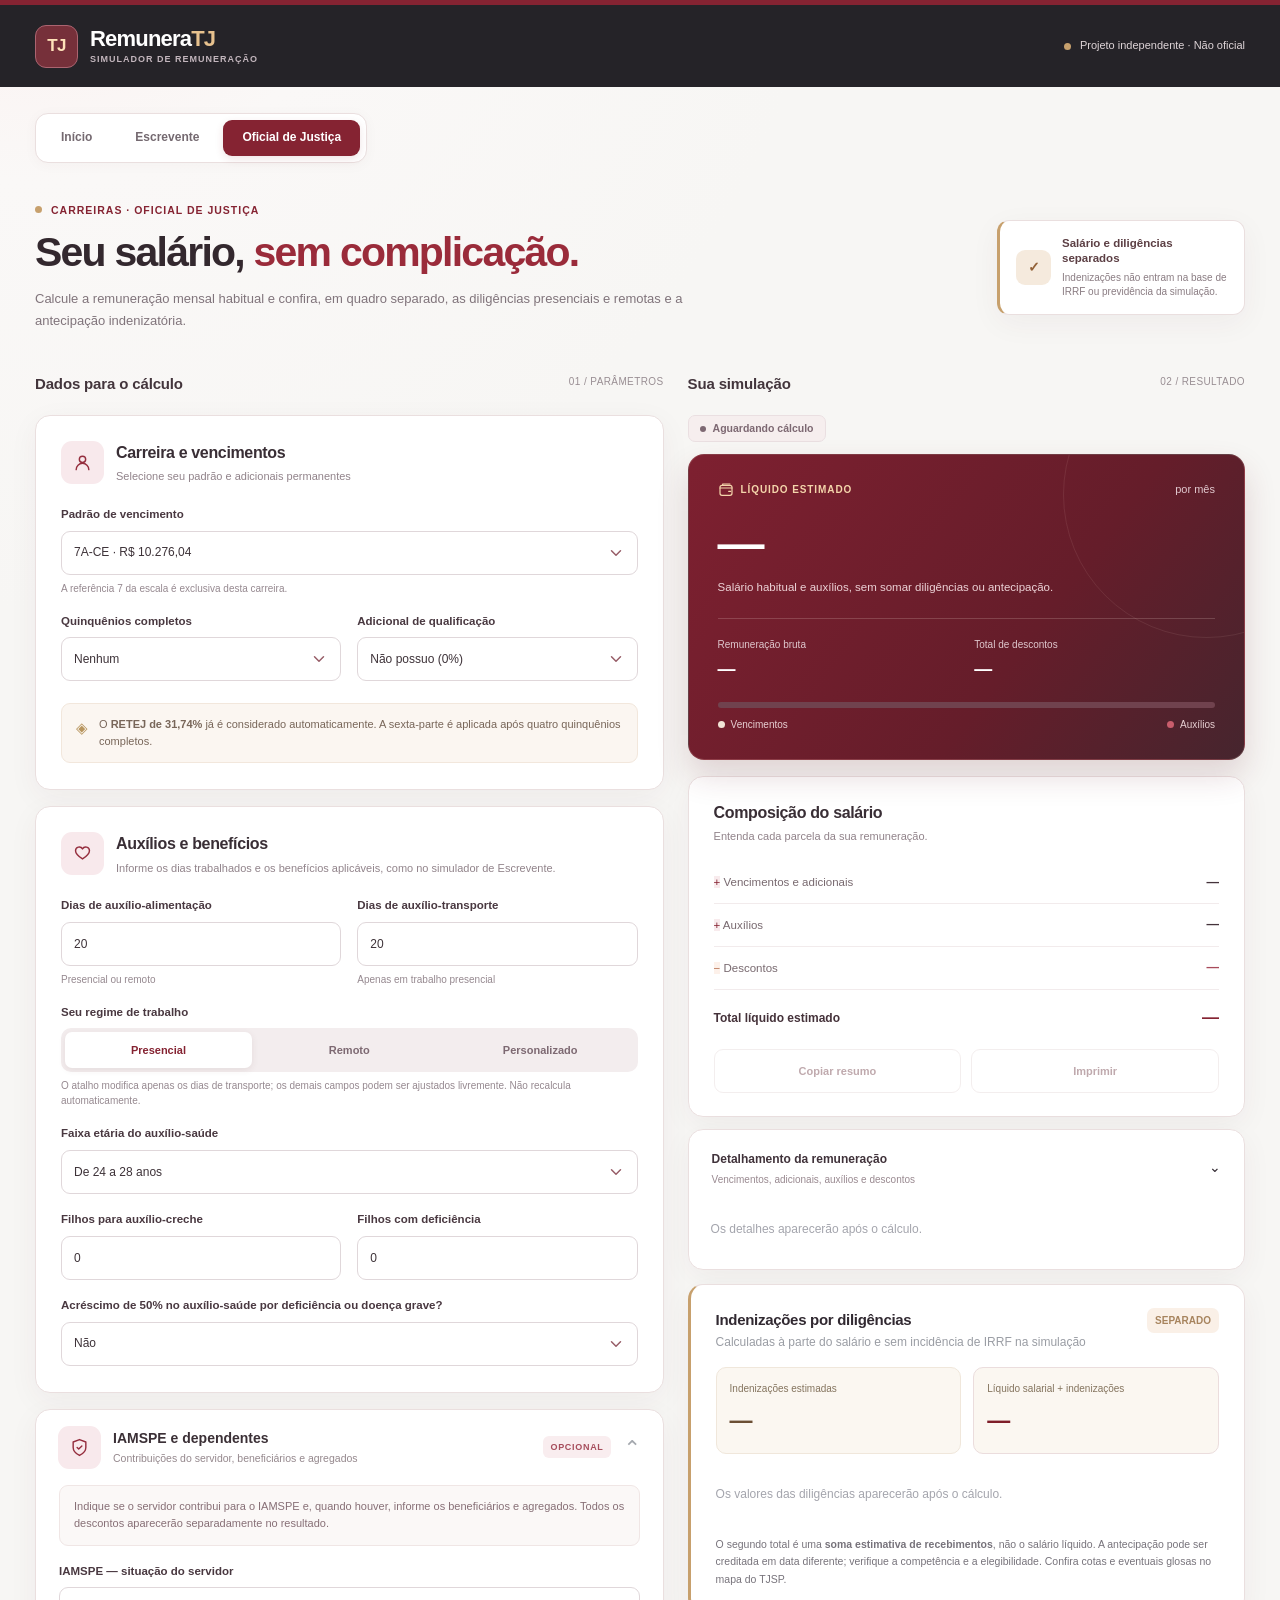
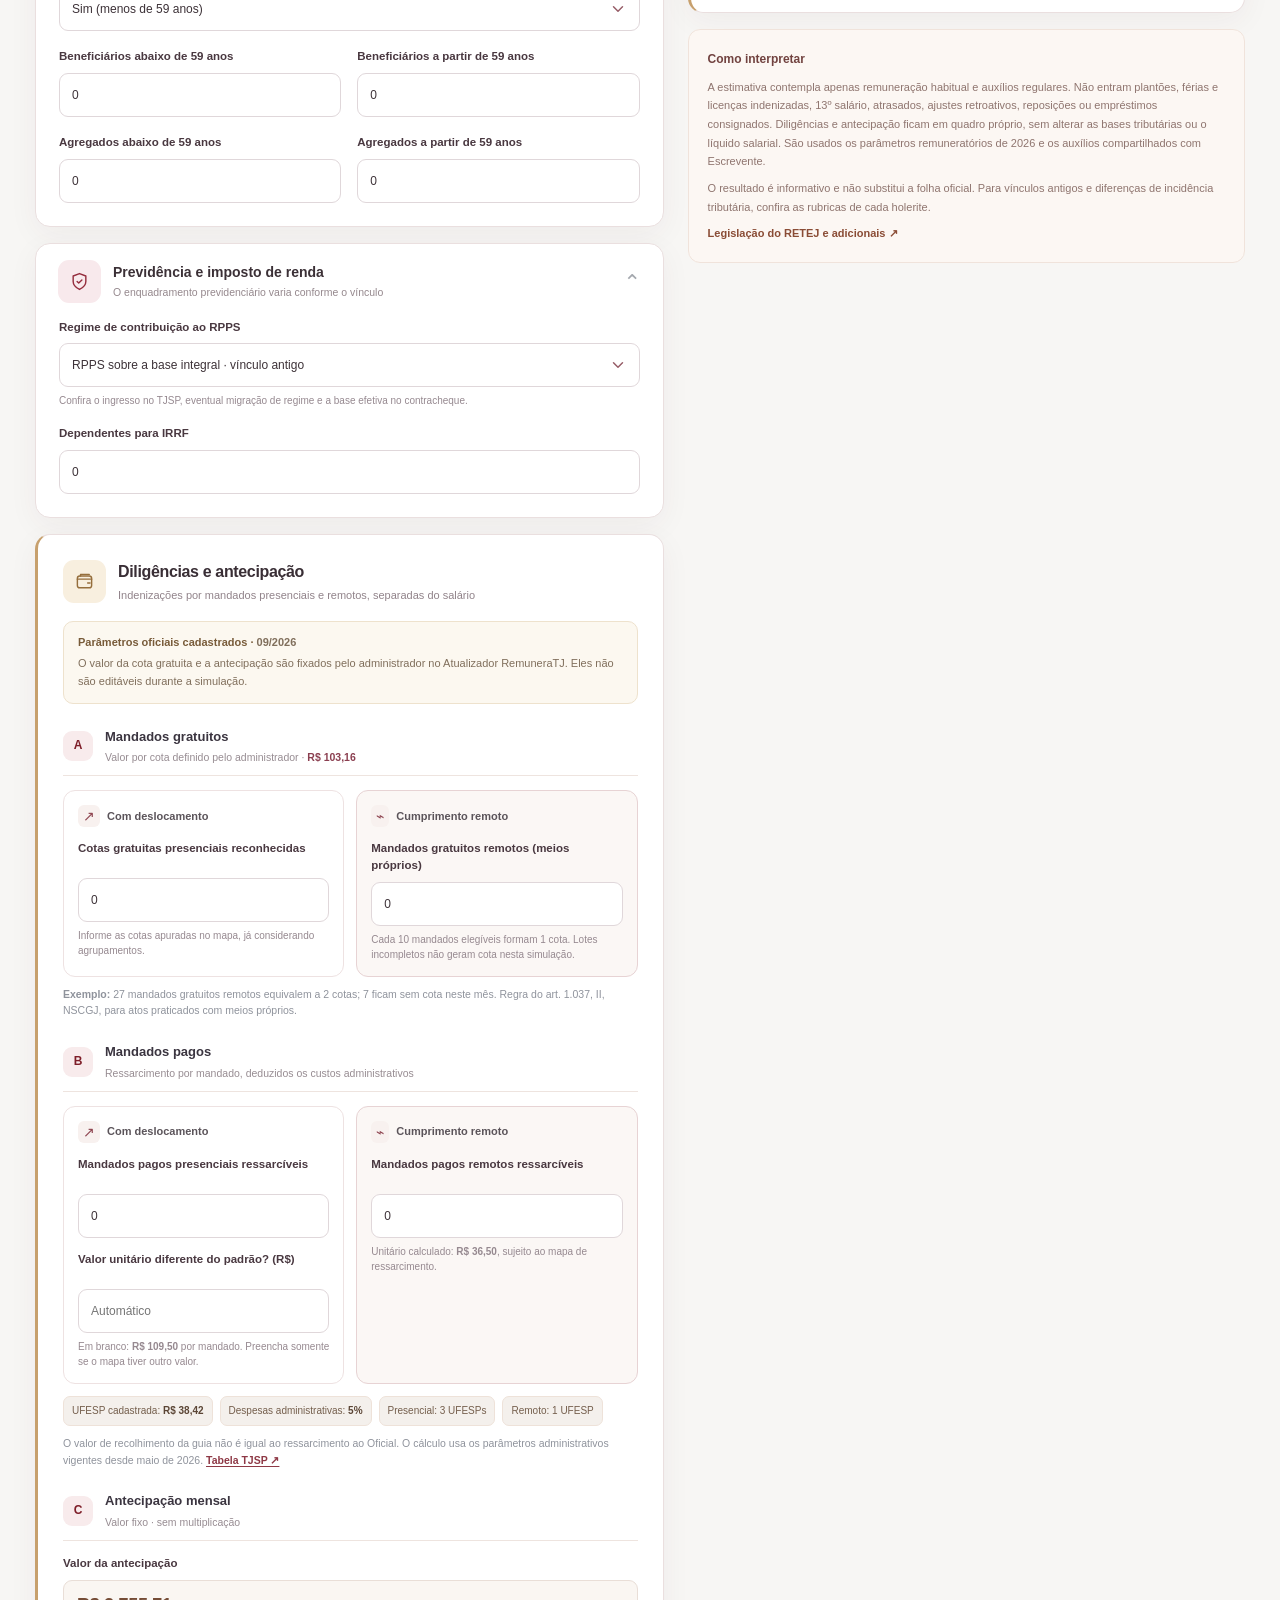
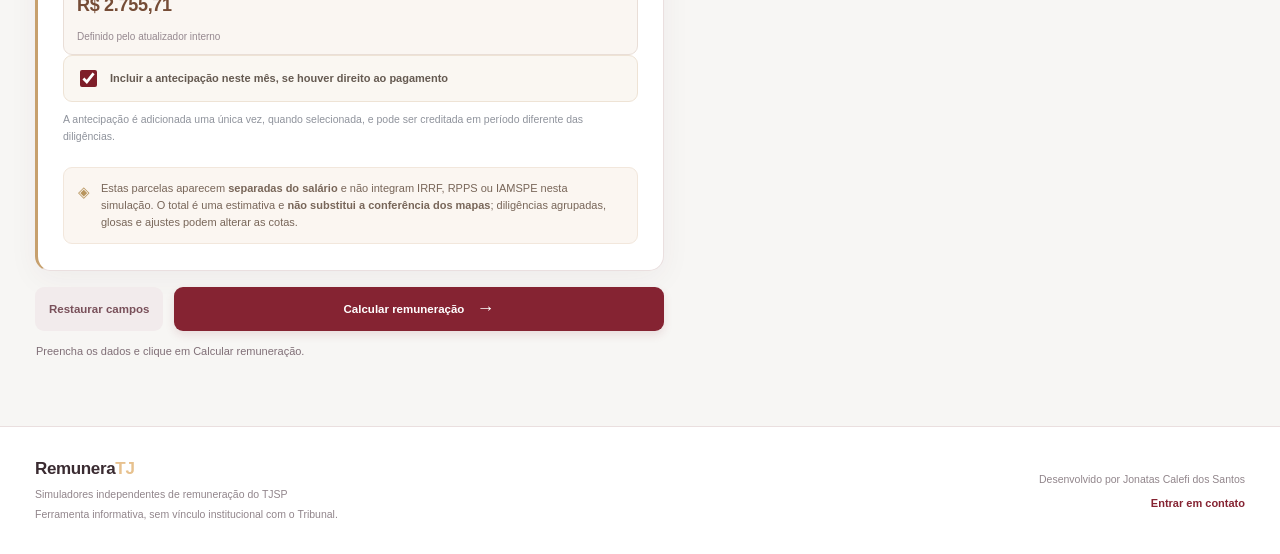
==== commit 40482c19: "Add files via upload" ====
--- a/remuneracao-oficial/index.html
+++ b/remuneracao-oficial/index.html
@@ -112,5 +112,5 @@
 <p class="indem-explanation">O segundo total é uma <b>soma estimativa de recebimentos</b>, não o salário líquido. A antecipação pode ser creditada em data diferente; verifique a competência e a elegibilidade. Confira cotas e eventuais glosas no mapa do TJSP.</p></div>
 <div class="disclaimer"><b>Como interpretar</b><p>A estimativa contempla apenas remuneração habitual e auxílios regulares. Não entram plantões, férias e licenças indenizadas, 13º salário, atrasados, ajustes retroativos, reposições ou empréstimos consignados. Diligências e antecipação ficam em quadro próprio, sem alterar as bases tributárias ou o líquido salarial. São usados os parâmetros remuneratórios de 2026 e os auxílios compartilhados com Escrevente.</p><p>O resultado é informativo e não substitui a folha oficial. Para vínculos antigos e diferenças de incidência tributária, confira as rubricas de cada holerite.</p><a href="https://www.al.sp.gov.br/repositorio/legislacao/lei.complementar/2010/compilacao-lei.complementar-1111-25.05.2010.html" rel="noopener noreferrer" target="_blank">Legislação do RETEJ e adicionais ↗</a></div>
 </div></section></div></main>
-<footer class="rt-footer"><div class="rt-shell rt-footer-inner"><div><strong>Remunera<span>TJ</span></strong><p>Simuladores independentes de remuneração do TJSP</p><small>Ferramenta informativa, sem vínculo institucional com o Tribunal.</small></div><div class="rt-credits"><p>Desenvolvido por Jonatas Calefi dos Santos</p><a href="mailto:jonatasklfsantos@outlook.com">jonatasklfsantos@outlook.com</a></div></div></footer>
+<footer class="rt-footer"><div class="rt-shell rt-footer-inner"><div><strong>Remunera<span>TJ</span></strong><p>Simuladores independentes de remuneração do TJSP</p><small>Ferramenta informativa, sem vínculo institucional com o Tribunal.</small></div><div class="rt-credits"><p>Desenvolvido por Jonatas Calefi dos Santos</p><a href="mailto:jonatasklfsantos@outlook.com">Entrar em contato</a></div></div></footer>
 <script src="../remuneracao-tjsp/js/tabelas.js"></script><script src="./js/calculo-oficial.js"></script><script src="./js/interface-oficial.js"></script></body></html>
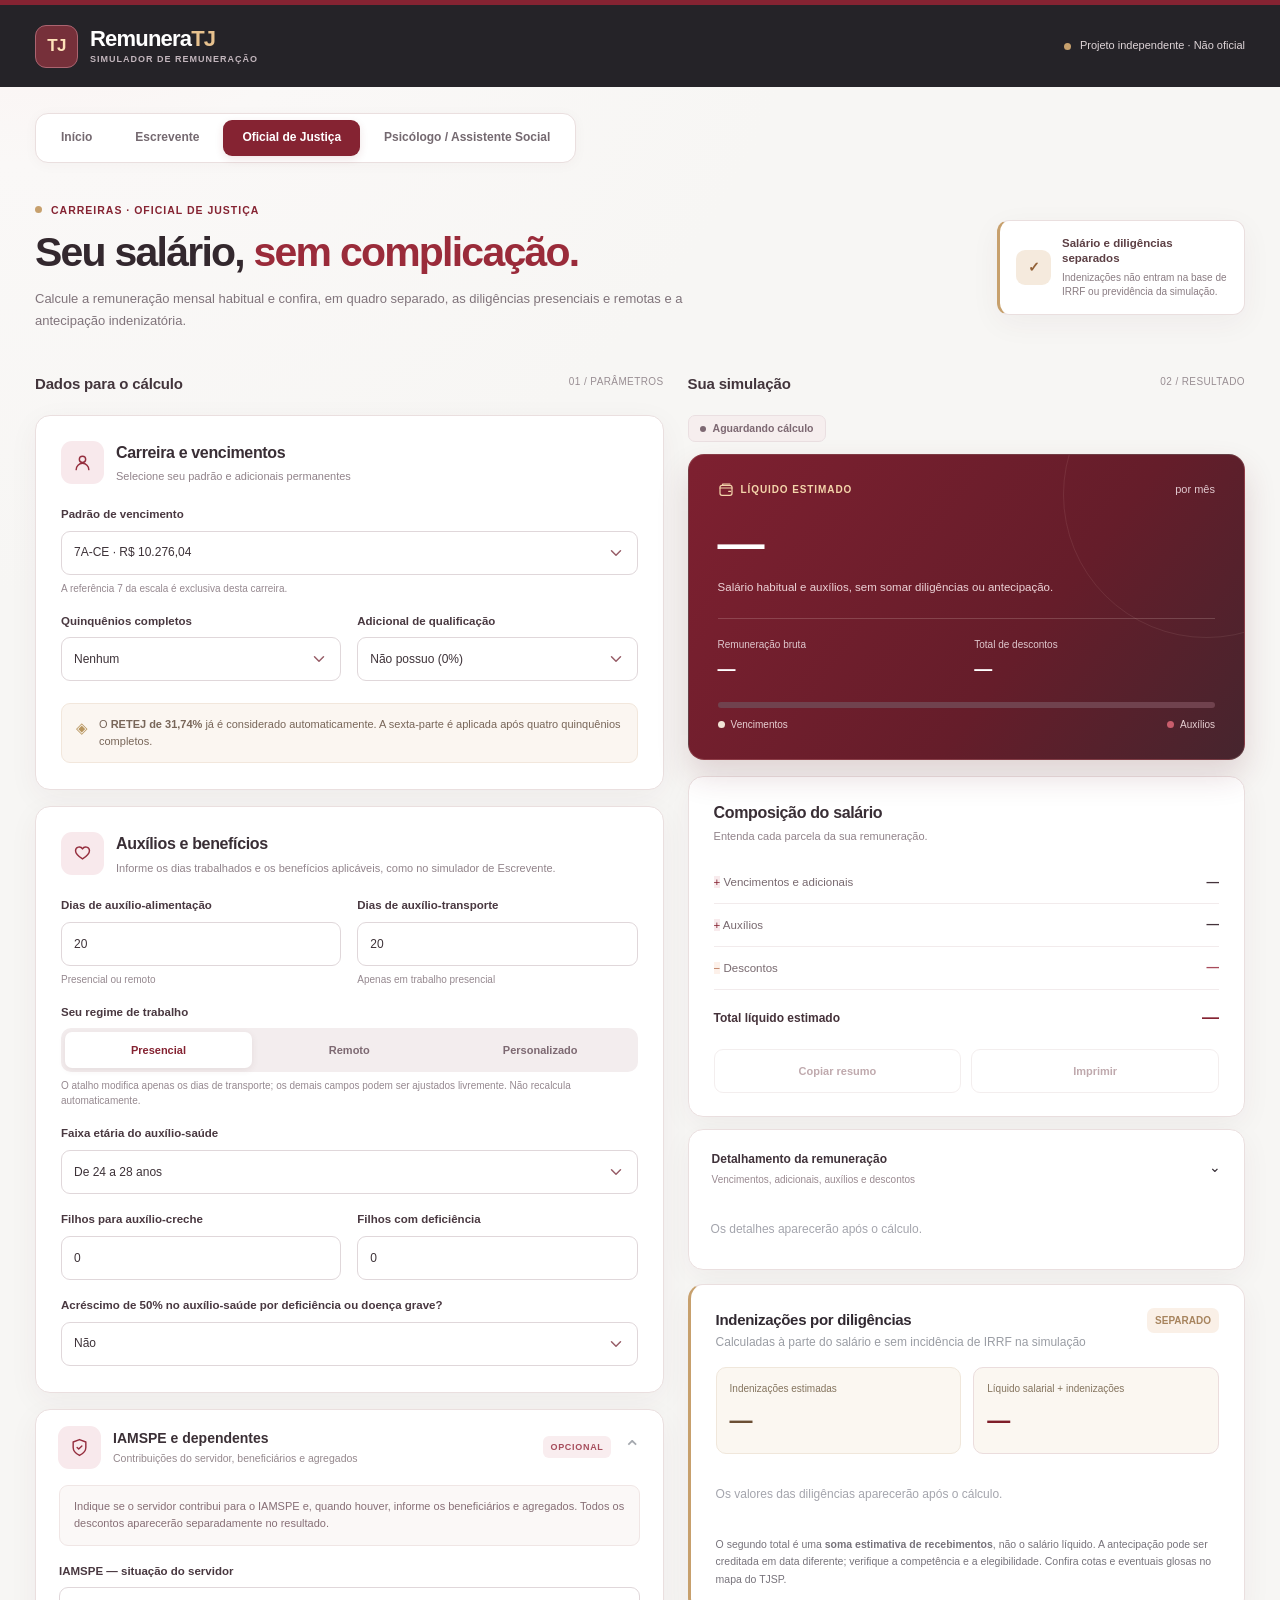
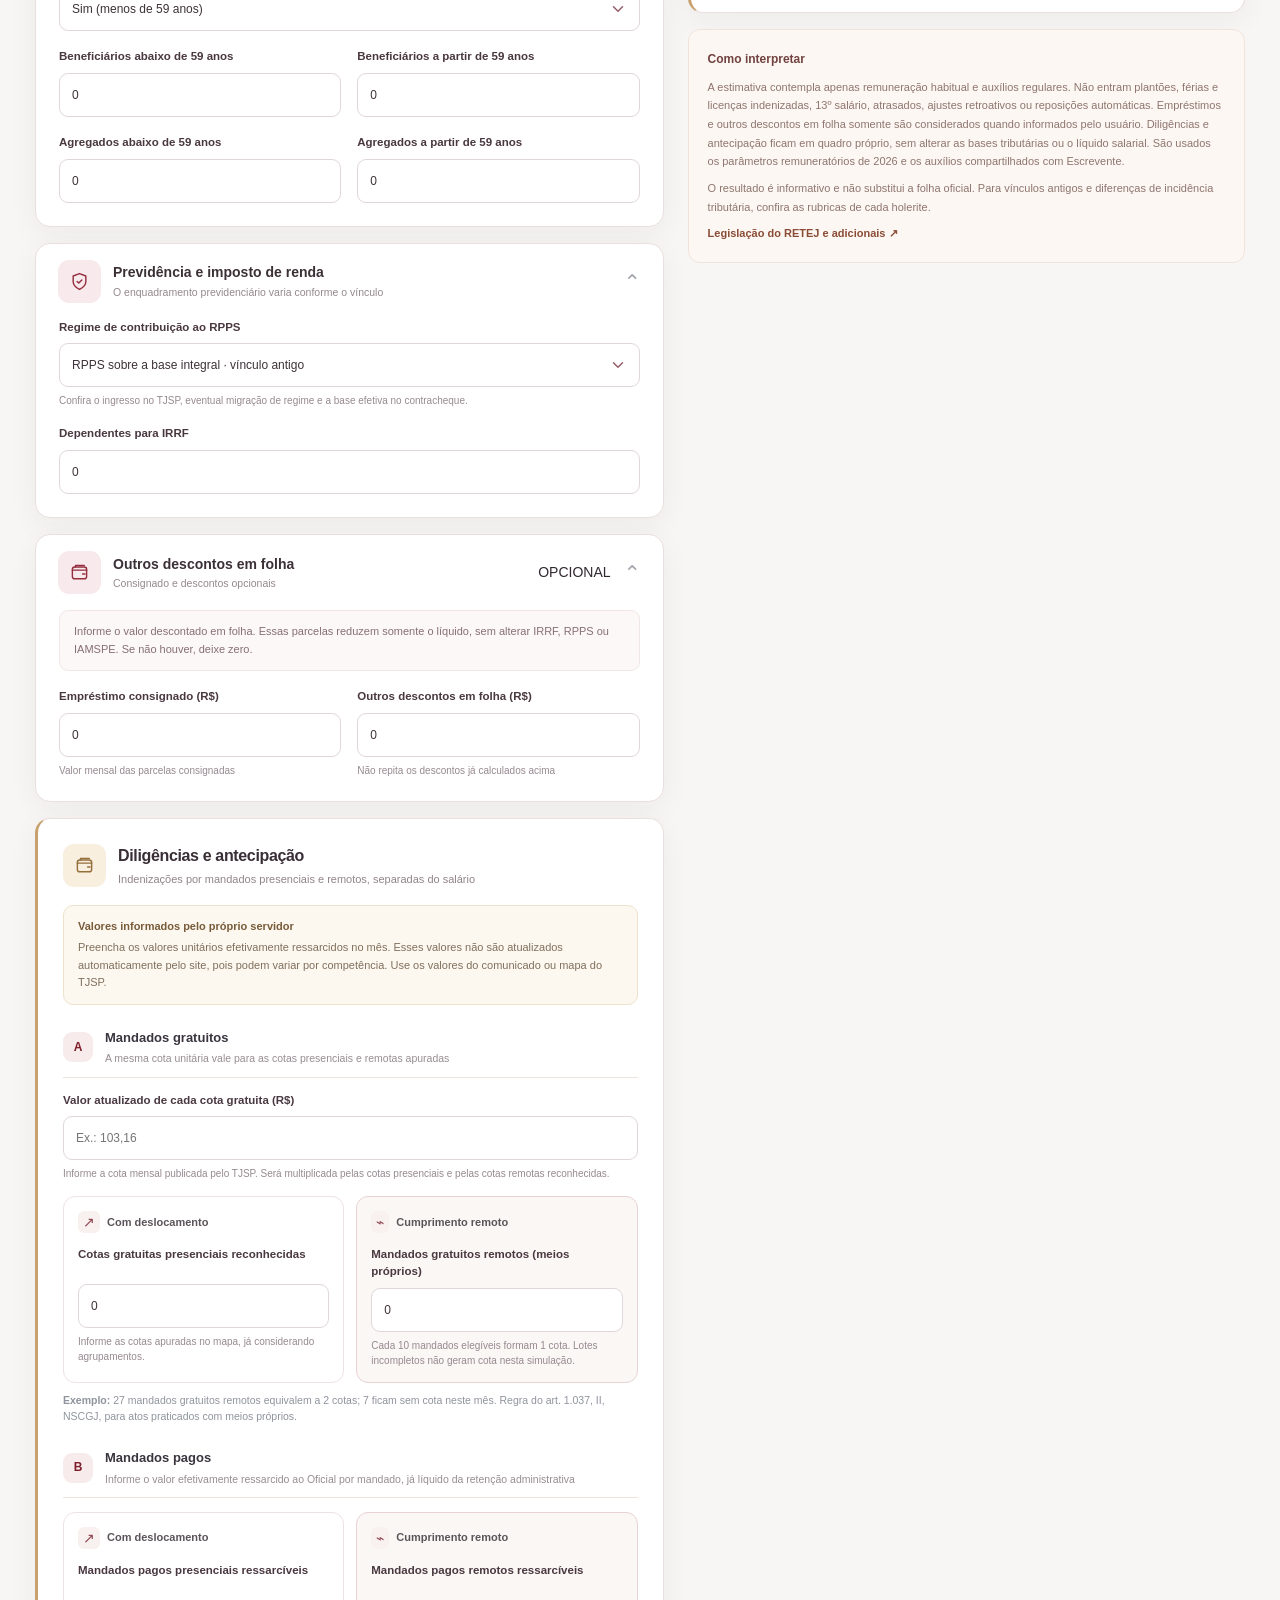
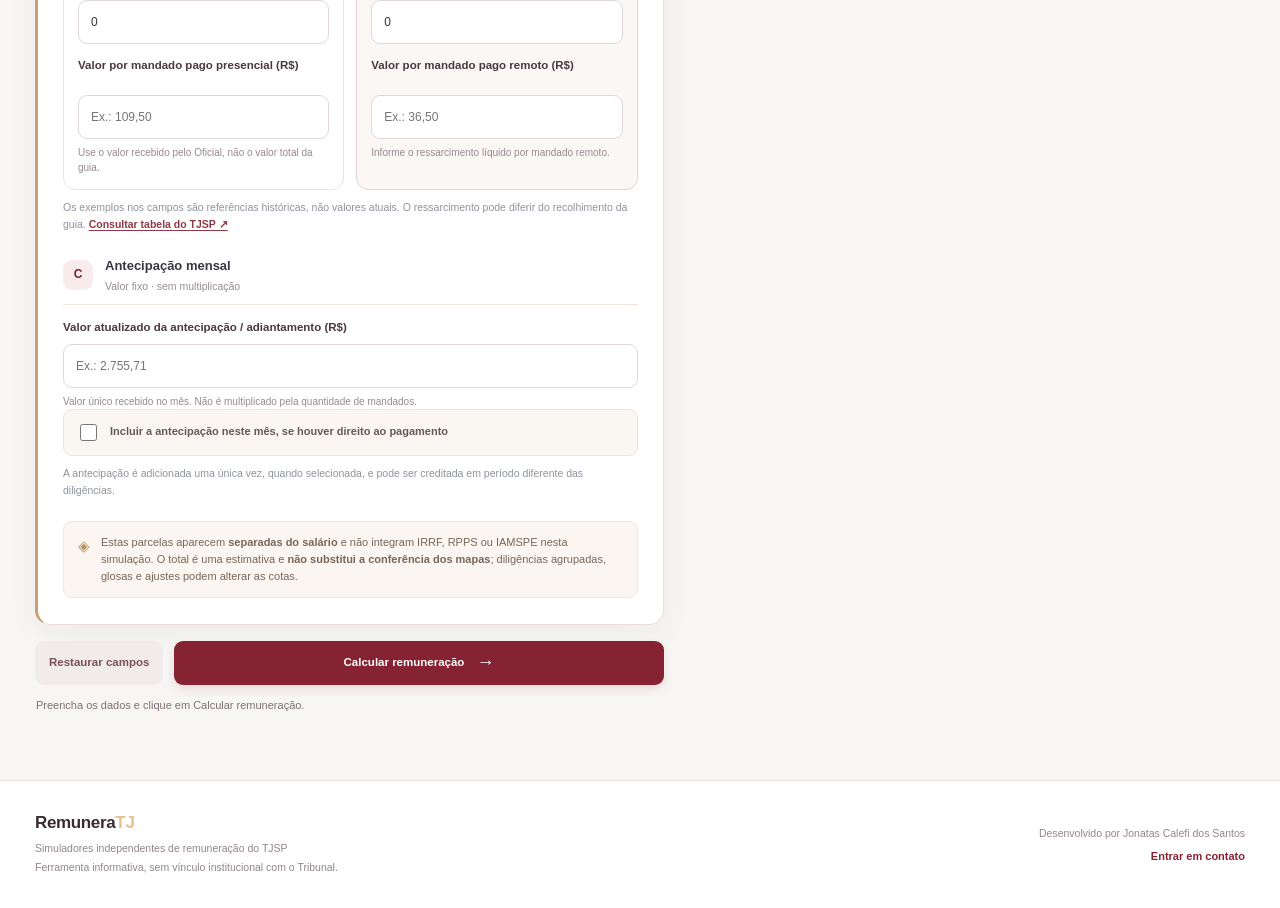
==== commit ff4433bd: "Add files via upload" ====
--- a/remuneracao-oficial/index.html
+++ b/remuneracao-oficial/index.html
@@ -1,14 +1,15 @@
+<!doctype html>
 <!DOCTYPE html>
 
-<html lang="pt-BR"><head><meta charset="utf-8"/><meta content="width=device-width, initial-scale=1" name="viewport"/><meta content="#7e1e29" name="theme-color"/><title>Calculadora de Salário de Oficial de Justiça TJSP | RemuneraTJ</title><link href="../assets/favicon.svg" rel="icon" type="image/svg+xml"/><link href="./css/oficial.css" rel="stylesheet"/><link href="../shared/css/simuladores.css" rel="stylesheet"/>  <meta name="description" content="Simule salário de Oficial de Justiça do TJSP, com RETEJ, quinquênios, auxílios, descontos e estimativas separadas de diligências presenciais e remotas.">
-  <link rel="canonical" href="https://jonatasklf.github.io/Remuneratj/remuneracao-oficial/index.html">
-  <meta property="og:locale" content="pt_BR">
-  <meta property="og:site_name" content="RemuneraTJ">
-  <meta property="og:type" content="website">
-  <meta property="og:title" content="Calculadora de Salário de Oficial de Justiça TJSP | RemuneraTJ">
-  <meta property="og:description" content="Simule salário de Oficial de Justiça do TJSP, com RETEJ, quinquênios, auxílios, descontos e estimativas separadas de diligências presenciais e remotas.">
-  <meta property="og:url" content="https://jonatasklf.github.io/Remuneratj/remuneracao-oficial/index.html">
-  <meta name="twitter:card" content="summary">
+<html lang="pt-BR"><head><meta charset="utf-8"/><meta content="width=device-width, initial-scale=1" name="viewport"/><meta content="#7e1e29" name="theme-color"/><title>Calculadora de Salário de Oficial de Justiça TJSP | RemuneraTJ</title><link href="../assets/favicon.svg" rel="icon" type="image/svg+xml"/><link href="./css/oficial.css" rel="stylesheet"/><link href="../shared/css/simuladores.css" rel="stylesheet"/> <meta content="Simule salário de Oficial de Justiça do TJSP, com RETEJ, quinquênios, auxílios, descontos e estimativas separadas de diligências presenciais e remotas." name="description"/>
+<link href="https://jonatasklf.github.io/Remuneratj/remuneracao-oficial/index.html" rel="canonical"/>
+<meta content="pt_BR" property="og:locale"/>
+<meta content="RemuneraTJ" property="og:site_name"/>
+<meta content="website" property="og:type"/>
+<meta content="Calculadora de Salário de Oficial de Justiça TJSP | RemuneraTJ" property="og:title"/>
+<meta content="Simule salário de Oficial de Justiça do TJSP, com RETEJ, quinquênios, auxílios, descontos e estimativas separadas de diligências presenciais e remotas." property="og:description"/>
+<meta content="https://jonatasklf.github.io/Remuneratj/remuneracao-oficial/index.html" property="og:url"/>
+<meta content="summary" name="twitter:card"/>
 </head>
 <body class="rt-calculator rt-oficial"><svg aria-hidden="true" class="icon-definitions" xmlns="http://www.w3.org/2000/svg">
 <symbol id="i-calc" viewbox="0 0 24 24"><rect height="20" rx="2" width="14" x="5" y="2"></rect><path d="M8 6h8M8 10h2m4 0h2M8 14h2m4 0h2M8 18h2m4 0h2"></path></symbol>
@@ -29,7 +30,7 @@
 <span aria-hidden="true" class="rt-brand-mark">TJ</span><span class="rt-brand-name">Remunera<span>TJ</span><small>SIMULADOR DE REMUNERAÇÃO</small></span>
 </a><div class="rt-header-status"><span class="rt-status-dot"></span><span>Projeto independente · Não oficial</span></div>
 </div></header>
-<main class="rt-main wrap"><nav aria-label="Escolha da calculadora" class="rt-careers"><a href="../index.html">Início</a><a data-career="escrevente" href="../remuneracao-tjsp/index.html">Escrevente</a><a aria-current="page" data-career="oficial" href="../remuneracao-oficial/index.html">Oficial de Justiça</a></nav>
+<main class="rt-main wrap"><nav aria-label="Escolha da calculadora" class="rt-careers"><a href="../index.html">Início</a><a data-career="escrevente" href="../remuneracao-tjsp/index.html">Escrevente</a><a aria-current="page" data-career="oficial" href="../remuneracao-oficial/index.html">Oficial de Justiça</a><a data-career="profissionais" href="../remuneracao-profissionais/index.html">Psicólogo / Assistente Social</a></nav>
 <section class="rt-hero"><div><div class="rt-eyebrow"><span class="rt-eyebrow-dot"></span> CARREIRAS · OFICIAL DE JUSTIÇA</div><h1>Seu salário, <span>sem complicação.</span></h1><p>Calcule a remuneração mensal habitual e confira, em quadro separado, as diligências presenciais e remotas e a antecipação indenizatória.</p></div><aside class="rt-hero-note"><span aria-hidden="true" class="rt-note-symbol">✓</span><span><strong>Salário e diligências separados</strong><small>Indenizações não entram na base de IRRF ou previdência da simulação.</small></span></aside></section>
 <div class="app-grid">
 <section aria-labelledby="form-title" class="form-side"><div class="section-caption"><h2 id="form-title">Dados para o cálculo</h2><span>01 / PARÂMETROS</span></div>
@@ -37,7 +38,7 @@
 <div class="panel section"><div class="panel-head"><span class="mini-icon"><svg aria-hidden="true" class="icon"><use href="#i-user"></use></svg></span><div><h3>Carreira e vencimentos</h3><p>Selecione seu padrão e adicionais permanentes</p></div></div>
 <div class="fields"><div class="field span2"><label for="padrao">Padrão de vencimento</label><select id="padrao" name="padrao"></select><small>A referência 7 da escala é exclusiva desta carreira.</small></div>
 <div class="field"><label for="quinquenios">Quinquênios completos</label><select id="quinquenios" name="quinquenios"></select></div>
-<div class="field"><label for="aq">Adicional de qualificação</label><select id="aq" name="aq"><option value="0">Não possuo (0%)</option><option value="0.05">5% — graduação / título</option><option value="0.075">7,5% — pós-graduação</option><option value="0.10">10% — título reconhecido</option><option value="0.125">12,5% — título reconhecido</option></select></div></div>
+<div class="field"><label for="aq">Adicional de qualificação</label><select id="aq" name="aq"><option value="0">Não possuo (0%)</option><option value="0.075">Graduação reconhecida (7,5%)</option><option value="0.10">Especialização reconhecida (10%)</option><option value="0.15">Mestrado reconhecido (15%)</option><option value="0.20">Doutorado reconhecido (20%)</option></select></div></div>
 <div class="inline-info"><span>◈</span><div>O <b>RETEJ de 31,74%</b> já é considerado automaticamente. A sexta-parte é aplicada após quatro quinquênios completos.</div></div></div>
 <div aria-labelledby="auxiliosTitulo" class="panel section"><div class="panel-head"><span class="mini-icon"><svg aria-hidden="true" class="icon"><use href="#i-heart"></use></svg></span><div><h3 id="auxiliosTitulo">Auxílios e benefícios</h3><p>Informe os dias trabalhados e os benefícios aplicáveis, como no simulador de Escrevente.</p></div></div>
 <div class="fields">
@@ -62,24 +63,33 @@
 <div class="field span2" hidden="" id="manualBox"><label for="previdenciaManual">Contribuição previdenciária informada (R$)</label><input id="previdenciaManual" max="99999" min="0" step="0.01" type="number" value="0"/></div>
 <div class="field span2"><label for="dependentesIr">Dependentes para IRRF</label><input id="dependentesIr" max="20" min="0" step="1" type="number" value="0"/></div>
 </div></details>
+<details class="panel fold" open=""><summary><span class="mini-icon"><svg aria-hidden="true" class="icon"><use href="#i-wallet"></use></svg></span><span><strong>Outros descontos em folha</strong><small>Consignado e descontos opcionais</small></span><span class="optional-label">OPCIONAL</span><span class="chevron">⌄</span></summary>
+<div class="fold-body"><p class="fold-explanation">Informe o valor descontado em folha. Essas parcelas reduzem somente o líquido, sem alterar IRRF, RPPS ou IAMSPE. Se não houver, deixe zero.</p><div class="fields">
+<div class="field"><label for="emprestimoConsignado">Empréstimo consignado (R$)</label><input id="emprestimoConsignado" inputmode="decimal" max="9999999.99" min="0" step="0.01" type="number" value="0"/><small>Valor mensal das parcelas consignadas</small></div>
+<div class="field"><label for="outrosDescontos">Outros descontos em folha (R$)</label><input id="outrosDescontos" inputmode="decimal" max="9999999.99" min="0" step="0.01" type="number" value="0"/><small>Não repita os descontos já calculados acima</small></div>
+</div></div></details>
 <div aria-labelledby="indemFormTitle" class="panel section indemnity-form"><div class="panel-head"><span class="mini-icon indemnity-icon"><svg aria-hidden="true" class="icon"><use href="#i-wallet"></use></svg></span><div><h3 id="indemFormTitle">Diligências e antecipação</h3><p>Indenizações por mandados presenciais e remotos, separadas do salário</p></div></div>
-<div class="indem-note"><strong>Parâmetros oficiais cadastrados · <span id="competenciaIndenizacao">09/2026</span></strong><span>O valor da cota gratuita e a antecipação são fixados pelo administrador no Atualizador RemuneraTJ. Eles não são editáveis durante a simulação.</span></div>
-<div class="indem-heading"><span class="indem-heading-number">A</span><div><strong>Mandados gratuitos</strong><small>Valor por cota definido pelo administrador · <b id="valorGratuitaExibido">R$ 103,16</b></small></div></div>
+<div class="indem-note"><strong>Valores informados pelo próprio servidor</strong><span>Preencha os valores unitários efetivamente ressarcidos no mês. Esses valores não são atualizados automaticamente pelo site, pois podem variar por competência. Use os valores do comunicado ou mapa do TJSP.</span></div>
+<div class="indem-heading"><span class="indem-heading-number">A</span><div><strong>Mandados gratuitos</strong><small>A mesma cota unitária vale para as cotas presenciais e remotas apuradas</small></div></div>
+<div class="fields indem-values"><div class="field span2"><label for="valorGratuita">Valor atualizado de cada cota gratuita (R$)</label><input id="valorGratuita" inputmode="decimal" autocomplete="off" placeholder="Ex.: 103,16" type="text" value=""/><small>Informe a cota mensal publicada pelo TJSP. Será multiplicada pelas cotas presenciais e pelas cotas remotas reconhecidas.</small></div></div>
 <div class="indem-work-modes">
 <div class="indem-mode"><div class="mode-title"><span class="mode-icon">↗</span><strong>Com deslocamento</strong></div><div class="field"><label for="quantidadeGratuita">Cotas gratuitas presenciais reconhecidas</label><input id="quantidadeGratuita" max="5000" min="0" step="1" type="number" value="0"/><small>Informe as cotas apuradas no mapa, já considerando agrupamentos.</small></div></div>
 <div class="indem-mode remote"><div class="mode-title"><span class="mode-icon">⌁</span><strong>Cumprimento remoto</strong></div><div class="field"><label for="quantidadeGratuitaRemota">Mandados gratuitos remotos (meios próprios)</label><input aria-describedby="regraRemotoGratuito" id="quantidadeGratuitaRemota" max="50000" min="0" step="1" type="number" value="0"/><small id="regraRemotoGratuito">Cada 10 mandados elegíveis formam 1 cota. Lotes incompletos não geram cota nesta simulação.</small></div></div>
 </div>
 <p class="indem-hint"><strong>Exemplo:</strong> 27 mandados gratuitos remotos equivalem a 2 cotas; 7 ficam sem cota neste mês. Regra do art. 1.037, II, NSCGJ, para atos praticados com meios próprios.</p>
-<div class="indem-heading"><span class="indem-heading-number">B</span><div><strong>Mandados pagos</strong><small>Ressarcimento por mandado, deduzidos os custos administrativos</small></div></div>
+<div class="indem-heading"><span class="indem-heading-number">B</span><div><strong>Mandados pagos</strong><small>Informe o valor efetivamente ressarcido ao Oficial por mandado, já líquido da retenção administrativa</small></div></div>
 <div class="indem-work-modes">
-<div class="indem-mode"><div class="mode-title"><span class="mode-icon">↗</span><strong>Com deslocamento</strong></div><div class="field"><label for="quantidadePaga">Mandados pagos presenciais ressarcíveis</label><input id="quantidadePaga" max="5000" min="0" step="1" type="number" value="0"/></div><div class="field"><label for="valorPaga">Valor unitário diferente do padrão? (R$)</label><input aria-describedby="pagaInfo" autocomplete="off" id="valorPaga" inputmode="decimal" placeholder="Automático" type="text" value=""/><small>Em branco: <b id="valorPagaPadrao">R$ 109,50</b> por mandado. Preencha somente se o mapa tiver outro valor.</small></div></div>
-<div class="indem-mode remote"><div class="mode-title"><span class="mode-icon">⌁</span><strong>Cumprimento remoto</strong></div><div class="field"><label for="quantidadePagaRemota">Mandados pagos remotos ressarcíveis</label><input id="quantidadePagaRemota" max="5000" min="0" step="1" type="number" value="0"/><small>Unitário calculado: <b id="valorPagaRemotaExibido">R$ 36,50</b>, sujeito ao mapa de ressarcimento.</small></div></div>
+<div class="indem-mode"><div class="mode-title"><span class="mode-icon">↗</span><strong>Com deslocamento</strong></div>
+<div class="field"><label for="quantidadePaga">Mandados pagos presenciais ressarcíveis</label><input id="quantidadePaga" max="5000" min="0" step="1" type="number" value="0"/></div>
+<div class="field"><label for="valorPaga">Valor por mandado pago presencial (R$)</label><input autocomplete="off" id="valorPaga" inputmode="decimal" placeholder="Ex.: 109,50" type="text" value=""/><small>Use o valor recebido pelo Oficial, não o valor total da guia.</small></div></div>
+<div class="indem-mode remote"><div class="mode-title"><span class="mode-icon">⌁</span><strong>Cumprimento remoto</strong></div>
+<div class="field"><label for="quantidadePagaRemota">Mandados pagos remotos ressarcíveis</label><input id="quantidadePagaRemota" max="5000" min="0" step="1" type="number" value="0"/></div>
+<div class="field"><label for="valorPagaRemota">Valor por mandado pago remoto (R$)</label><input autocomplete="off" id="valorPagaRemota" inputmode="decimal" placeholder="Ex.: 36,50" type="text" value=""/><small>Informe o ressarcimento líquido por mandado remoto.</small></div></div>
 </div>
-<div class="indem-rules" id="pagaInfo"><span>UFESP cadastrada: <b id="valorUfespExibido">R$ 38,42</b></span><span>Despesas administrativas: <b id="retencaoExibida">5%</b></span><span>Presencial: 3 UFESPs</span><span>Remoto: 1 UFESP</span></div>
-<small class="indem-hint">O valor de recolhimento da guia não é igual ao ressarcimento ao Oficial. O cálculo usa os parâmetros administrativos vigentes desde maio de 2026. <a href="https://portal.tjsp.jus.br/IndicesTaxasJudiciarias/DespesasProcessuais/DiligenciaOficiaisJustica?f=4" rel="noopener noreferrer" target="_blank">Tabela TJSP ↗</a></small>
+<small class="indem-hint">Os exemplos nos campos são referências históricas, não valores atuais. O ressarcimento pode diferir do recolhimento da guia. <a href="https://portal.tjsp.jus.br/IndicesTaxasJudiciarias/DespesasProcessuais/DiligenciaOficiaisJustica?f=4" rel="noopener noreferrer" target="_blank">Consultar tabela do TJSP ↗</a></small>
 <div class="indem-heading"><span class="indem-heading-number">C</span><div><strong>Antecipação mensal</strong><small>Valor fixo · sem multiplicação</small></div></div>
-<div class="fields"><div class="field span2"><span class="field-label">Valor da antecipação</span><div aria-label="Antecipação fixada pelo administrador" class="fixed-parameter"><strong id="valorAntecipacaoExibido">R$ 2.755,71</strong><small>Definido pelo atualizador interno</small></div></div></div>
-<label class="indem-check"><input checked="" id="incluirAntecipacao" type="checkbox"/><span>Incluir a antecipação neste mês, se houver direito ao pagamento</span></label>
+<div class="fields"><div class="field span2"><label for="valorAntecipacao">Valor atualizado da antecipação / adiantamento (R$)</label><input autocomplete="off" id="valorAntecipacao" inputmode="decimal" placeholder="Ex.: 2.755,71" type="text" value=""/><small>Valor único recebido no mês. Não é multiplicado pela quantidade de mandados.</small></div></div>
+<label class="indem-check"><input id="incluirAntecipacao" type="checkbox"/><span>Incluir a antecipação neste mês, se houver direito ao pagamento</span></label>
 <small class="indem-hint">A antecipação é adicionada uma única vez, quando selecionada, e pode ser creditada em período diferente das diligências.</small>
 <div class="inline-info"><span>◈</span><div>Estas parcelas aparecem <b>separadas do salário</b> e não integram IRRF, RPPS ou IAMSPE nesta simulação. O total é uma estimativa e <b>não substitui a conferência dos mapas</b>; diligências agrupadas, glosas e ajustes podem alterar as cotas.</div></div>
 </div>
@@ -110,7 +120,7 @@
 <div class="indem-kpis"><div><small>Indenizações estimadas</small><strong id="totalIndenizacoes">—</strong></div><div><small>Líquido salarial + indenizações</small><strong id="totalRecebimentos">—</strong></div></div>
 <div class="rows" id="detalhesIndenizacoes"><div class="placeholder">Os valores das diligências aparecerão após o cálculo.</div></div>
 <p class="indem-explanation">O segundo total é uma <b>soma estimativa de recebimentos</b>, não o salário líquido. A antecipação pode ser creditada em data diferente; verifique a competência e a elegibilidade. Confira cotas e eventuais glosas no mapa do TJSP.</p></div>
-<div class="disclaimer"><b>Como interpretar</b><p>A estimativa contempla apenas remuneração habitual e auxílios regulares. Não entram plantões, férias e licenças indenizadas, 13º salário, atrasados, ajustes retroativos, reposições ou empréstimos consignados. Diligências e antecipação ficam em quadro próprio, sem alterar as bases tributárias ou o líquido salarial. São usados os parâmetros remuneratórios de 2026 e os auxílios compartilhados com Escrevente.</p><p>O resultado é informativo e não substitui a folha oficial. Para vínculos antigos e diferenças de incidência tributária, confira as rubricas de cada holerite.</p><a href="https://www.al.sp.gov.br/repositorio/legislacao/lei.complementar/2010/compilacao-lei.complementar-1111-25.05.2010.html" rel="noopener noreferrer" target="_blank">Legislação do RETEJ e adicionais ↗</a></div>
+<div class="disclaimer"><b>Como interpretar</b><p>A estimativa contempla apenas remuneração habitual e auxílios regulares. Não entram plantões, férias e licenças indenizadas, 13º salário, atrasados, ajustes retroativos ou reposições automáticas. Empréstimos e outros descontos em folha somente são considerados quando informados pelo usuário. Diligências e antecipação ficam em quadro próprio, sem alterar as bases tributárias ou o líquido salarial. São usados os parâmetros remuneratórios de 2026 e os auxílios compartilhados com Escrevente.</p><p>O resultado é informativo e não substitui a folha oficial. Para vínculos antigos e diferenças de incidência tributária, confira as rubricas de cada holerite.</p><a href="https://www.al.sp.gov.br/repositorio/legislacao/lei.complementar/2010/compilacao-lei.complementar-1111-25.05.2010.html" rel="noopener noreferrer" target="_blank">Legislação do RETEJ e adicionais ↗</a></div>
 </div></section></div></main>
 <footer class="rt-footer"><div class="rt-shell rt-footer-inner"><div><strong>Remunera<span>TJ</span></strong><p>Simuladores independentes de remuneração do TJSP</p><small>Ferramenta informativa, sem vínculo institucional com o Tribunal.</small></div><div class="rt-credits"><p>Desenvolvido por Jonatas Calefi dos Santos</p><a href="mailto:jonatasklfsantos@outlook.com">Entrar em contato</a></div></div></footer>
 <script src="../remuneracao-tjsp/js/tabelas.js"></script><script src="./js/calculo-oficial.js"></script><script src="./js/interface-oficial.js"></script></body></html>
--- a/remuneracao-oficial/css/oficial.css
+++ b/remuneracao-oficial/css/oficial.css
@@ -55,3 +55,9 @@
 .indem-check input{width:17px;height:17px;flex-shrink:0;accent-color:var(--red)}
 .remote-remainder{font-size:10.5px;line-height:1.55;color:#956c43;background:#fdf7ed;border-radius:7px;padding:8px 10px;margin:8px 0 0}
 @media(max-width:650px){.indem-work-modes{grid-template-columns:1fr}.indem-mode .field label{min-height:auto}.indem-rules{gap:5px}.indem-rules span{font-size:9px}}
+
+/* Valores de diligências agora informados pelo próprio servidor. */
+.indem-values{margin:0 0 15px}
+.indem-values .field{min-width:0}
+.indem-values input,.indem-mode input[type="text"]{font-variant-numeric:tabular-nums}
+.indem-values input:focus-visible,.indem-mode input:focus-visible{outline:2px solid #a64e59;outline-offset:1px}
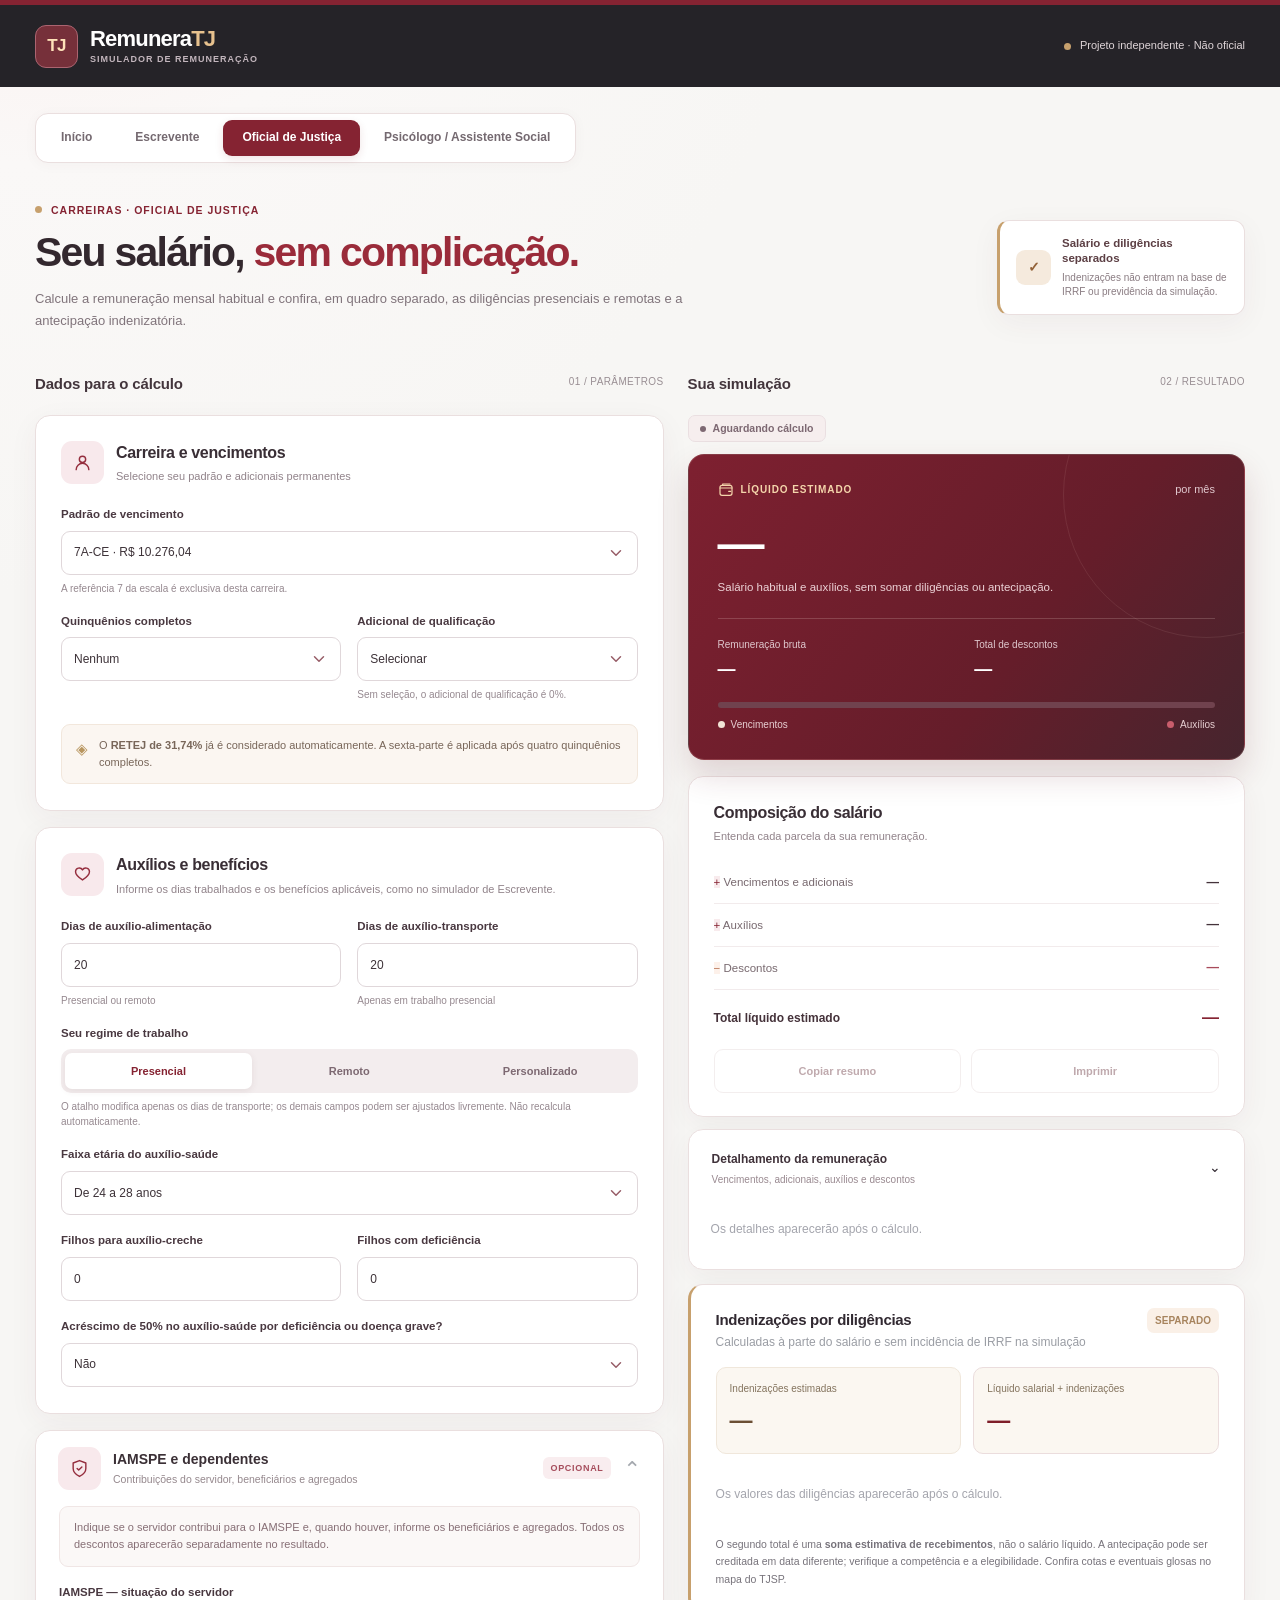
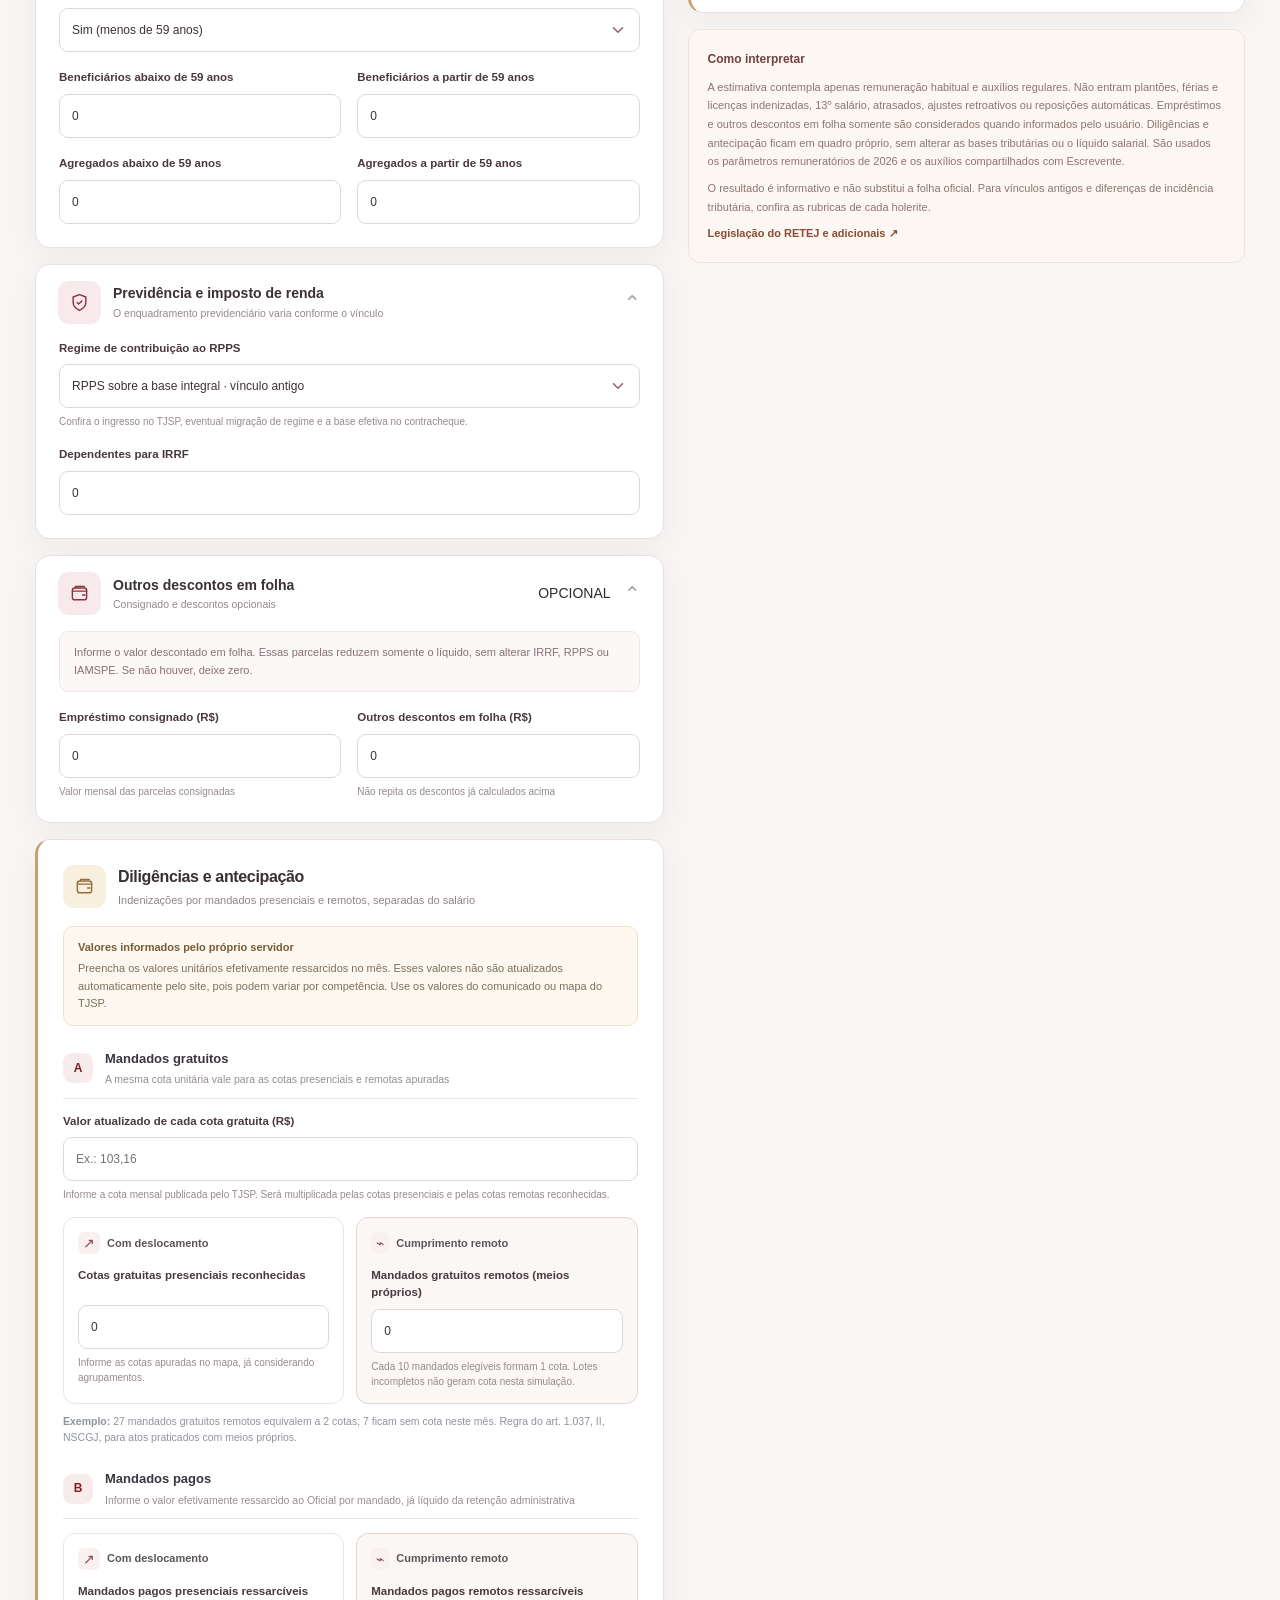
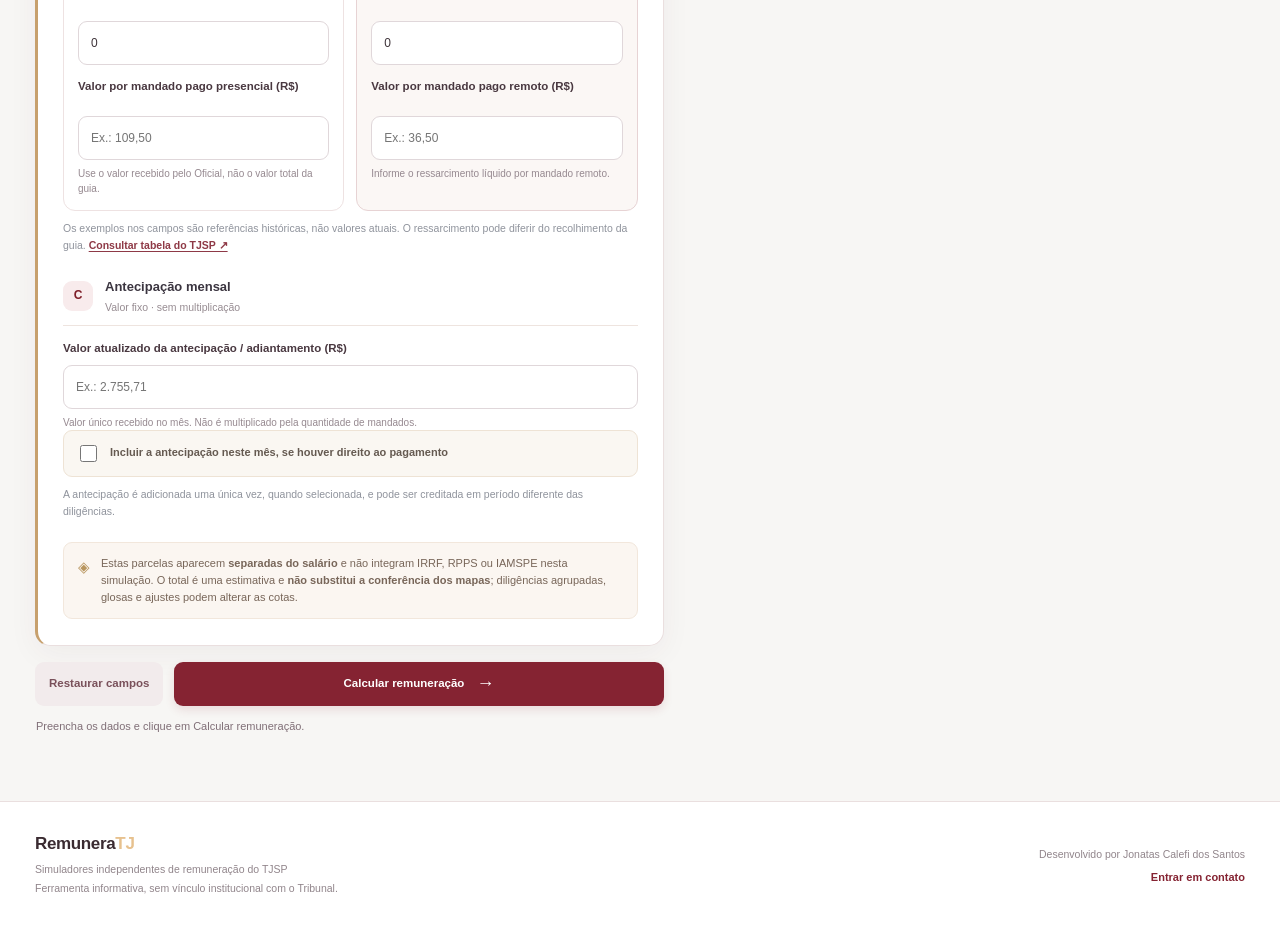
==== commit aaf29781: "Add files via upload" ====
--- a/remuneracao-oficial/index.html
+++ b/remuneracao-oficial/index.html
@@ -38,7 +38,7 @@
 <div class="panel section"><div class="panel-head"><span class="mini-icon"><svg aria-hidden="true" class="icon"><use href="#i-user"></use></svg></span><div><h3>Carreira e vencimentos</h3><p>Selecione seu padrão e adicionais permanentes</p></div></div>
 <div class="fields"><div class="field span2"><label for="padrao">Padrão de vencimento</label><select id="padrao" name="padrao"></select><small>A referência 7 da escala é exclusiva desta carreira.</small></div>
 <div class="field"><label for="quinquenios">Quinquênios completos</label><select id="quinquenios" name="quinquenios"></select></div>
-<div class="field"><label for="aq">Adicional de qualificação</label><select id="aq" name="aq"><option value="0">Não possuo (0%)</option><option value="0.075">Graduação reconhecida (7,5%)</option><option value="0.10">Especialização reconhecida (10%)</option><option value="0.15">Mestrado reconhecido (15%)</option><option value="0.20">Doutorado reconhecido (20%)</option></select></div></div>
+<div class="field"><label for="aq">Adicional de qualificação</label><select id="aq" name="aq" autocomplete="off"><option value="" selected>Selecionar</option><option value="0.10">Especialização reconhecida (10%)</option><option value="0.15">Mestrado reconhecido (15%)</option><option value="0.20">Doutorado reconhecido (20%)</option></select><small>Sem seleção, o adicional de qualificação é 0%.</small></div></div>
 <div class="inline-info"><span>◈</span><div>O <b>RETEJ de 31,74%</b> já é considerado automaticamente. A sexta-parte é aplicada após quatro quinquênios completos.</div></div></div>
 <div aria-labelledby="auxiliosTitulo" class="panel section"><div class="panel-head"><span class="mini-icon"><svg aria-hidden="true" class="icon"><use href="#i-heart"></use></svg></span><div><h3 id="auxiliosTitulo">Auxílios e benefícios</h3><p>Informe os dias trabalhados e os benefícios aplicáveis, como no simulador de Escrevente.</p></div></div>
 <div class="fields">
@@ -123,4 +123,4 @@
 <div class="disclaimer"><b>Como interpretar</b><p>A estimativa contempla apenas remuneração habitual e auxílios regulares. Não entram plantões, férias e licenças indenizadas, 13º salário, atrasados, ajustes retroativos ou reposições automáticas. Empréstimos e outros descontos em folha somente são considerados quando informados pelo usuário. Diligências e antecipação ficam em quadro próprio, sem alterar as bases tributárias ou o líquido salarial. São usados os parâmetros remuneratórios de 2026 e os auxílios compartilhados com Escrevente.</p><p>O resultado é informativo e não substitui a folha oficial. Para vínculos antigos e diferenças de incidência tributária, confira as rubricas de cada holerite.</p><a href="https://www.al.sp.gov.br/repositorio/legislacao/lei.complementar/2010/compilacao-lei.complementar-1111-25.05.2010.html" rel="noopener noreferrer" target="_blank">Legislação do RETEJ e adicionais ↗</a></div>
 </div></section></div></main>
 <footer class="rt-footer"><div class="rt-shell rt-footer-inner"><div><strong>Remunera<span>TJ</span></strong><p>Simuladores independentes de remuneração do TJSP</p><small>Ferramenta informativa, sem vínculo institucional com o Tribunal.</small></div><div class="rt-credits"><p>Desenvolvido por Jonatas Calefi dos Santos</p><a href="mailto:jonatasklfsantos@outlook.com">Entrar em contato</a></div></div></footer>
-<script src="../remuneracao-tjsp/js/tabelas.js"></script><script src="./js/calculo-oficial.js"></script><script src="./js/interface-oficial.js"></script></body></html>
+<script src="../remuneracao-tjsp/js/tabelas.js"></script><script src="./js/calculo-oficial.js"></script><script src="./js/interface-oficial.js?v=aq-20261113"></script></body></html>
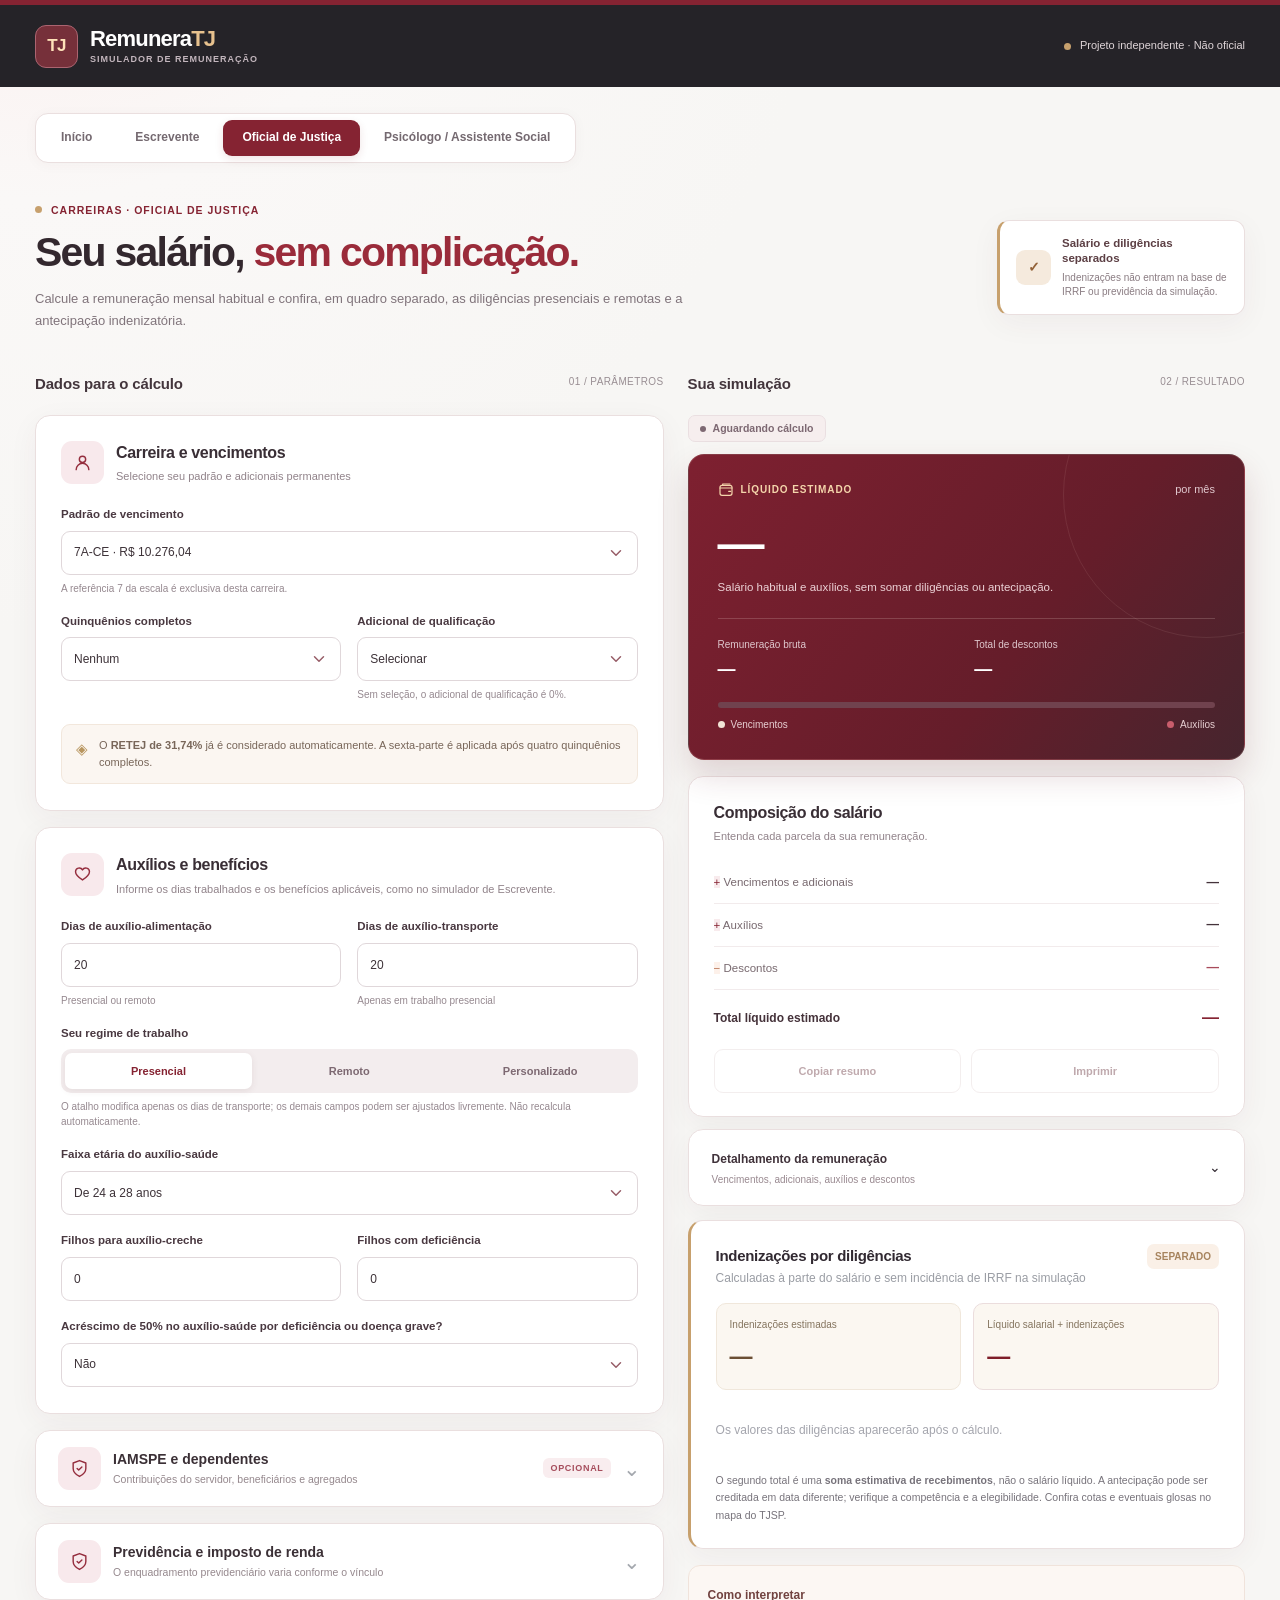
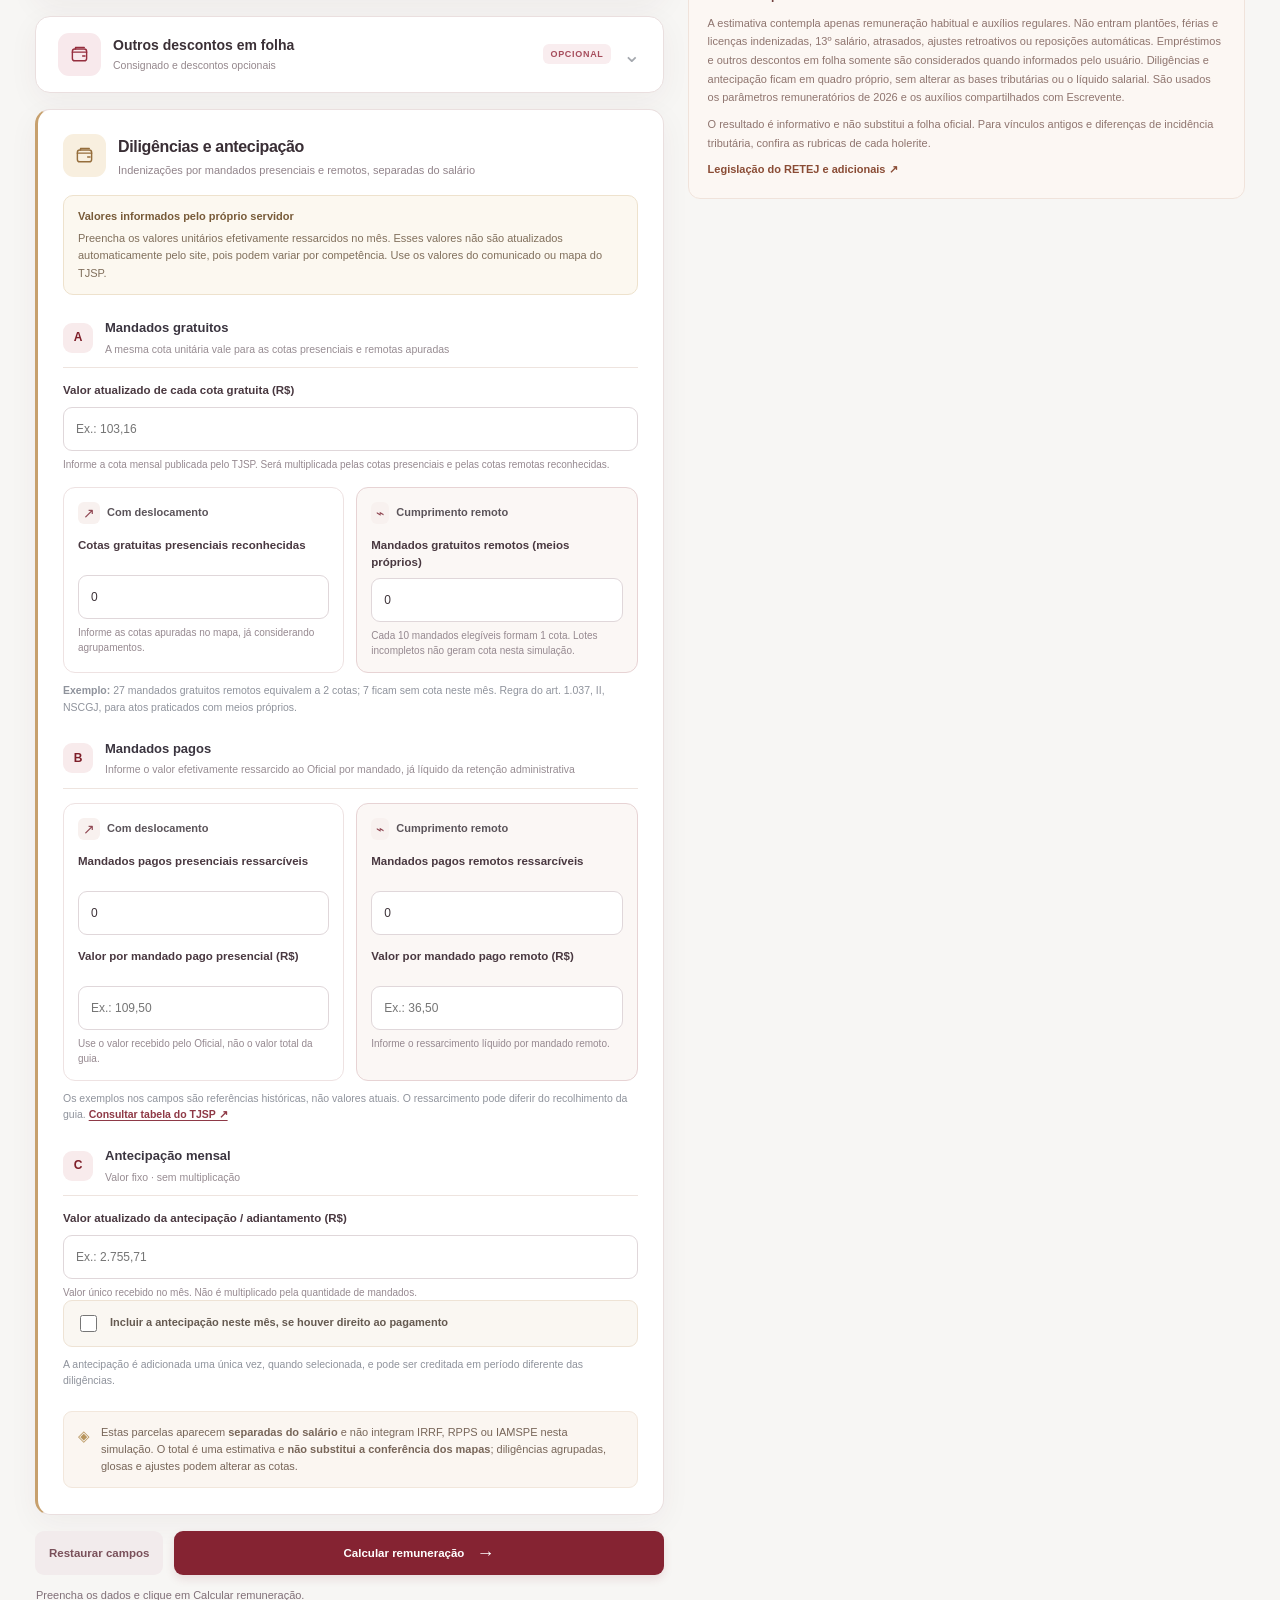
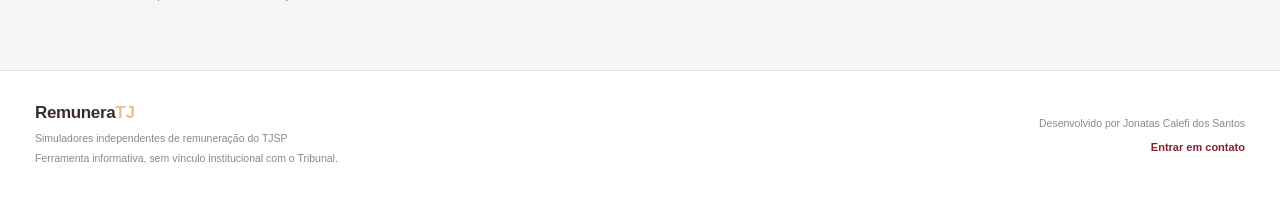
==== commit 0a7f290b: "Add files via upload" ====
--- a/remuneracao-oficial/index.html
+++ b/remuneracao-oficial/index.html
@@ -1,7 +1,7 @@
 <!doctype html>
 <!DOCTYPE html>
 
-<html lang="pt-BR"><head><meta charset="utf-8"/><meta content="width=device-width, initial-scale=1" name="viewport"/><meta content="#7e1e29" name="theme-color"/><title>Calculadora de Salário de Oficial de Justiça TJSP | RemuneraTJ</title><link href="../assets/favicon.svg" rel="icon" type="image/svg+xml"/><link href="./css/oficial.css" rel="stylesheet"/><link href="../shared/css/simuladores.css" rel="stylesheet"/> <meta content="Simule salário de Oficial de Justiça do TJSP, com RETEJ, quinquênios, auxílios, descontos e estimativas separadas de diligências presenciais e remotas." name="description"/>
+<html lang="pt-BR"><head><meta charset="utf-8"/><meta content="width=device-width, initial-scale=1" name="viewport"/><meta content="#7e1e29" name="theme-color"/><title>Calculadora de Salário de Oficial de Justiça TJSP | RemuneraTJ</title><link href="../assets/favicon.svg" rel="icon" type="image/svg+xml"/><link href="./css/oficial.css" rel="stylesheet"/><link href="../shared/css/simuladores.css?v=20261113-accordion-v1" rel="stylesheet"/> <meta content="Simule salário de Oficial de Justiça do TJSP, com RETEJ, quinquênios, auxílios, descontos e estimativas separadas de diligências presenciais e remotas." name="description"/>
 <link href="https://jonatasklf.github.io/Remuneratj/remuneracao-oficial/index.html" rel="canonical"/>
 <meta content="pt_BR" property="og:locale"/>
 <meta content="RemuneraTJ" property="og:site_name"/>
@@ -50,7 +50,7 @@
 <div class="field"><label for="filhoDeficiencia">Filhos com deficiência</label><input id="filhoDeficiencia" max="20" min="0" step="1" type="number" value="0"/></div>
 <div class="field span2"><label for="saudeMajorada">Acréscimo de 50% no auxílio-saúde por deficiência ou doença grave?</label><select id="saudeMajorada"><option selected="" value="1">Não</option><option value="1.5">Sim</option></select></div>
 </div></div>
-<details class="panel fold iamspe-panel" open=""><summary><span class="mini-icon"><svg aria-hidden="true" class="icon"><use href="#i-shield"></use></svg></span><span><strong>IAMSPE e dependentes</strong><small>Contribuições do servidor, beneficiários e agregados</small></span><span class="optional-label">OPCIONAL</span><span class="chevron">⌄</span></summary>
+<details class="panel fold iamspe-panel"><summary><span class="mini-icon"><svg aria-hidden="true" class="icon"><use href="#i-shield"></use></svg></span><span><strong>IAMSPE e dependentes</strong><small>Contribuições do servidor, beneficiários e agregados</small></span><span class="optional-label">OPCIONAL</span><span class="chevron">⌄</span></summary>
 <div class="fold-body"><p class="fold-explanation">Indique se o servidor contribui para o IAMSPE e, quando houver, informe os beneficiários e agregados. Todos os descontos aparecerão separadamente no resultado.</p><div class="fields">
 <div class="field span2"><label for="iamspe">IAMSPE — situação do servidor</label><select id="iamspe"><option selected="" value="0.02">Sim (menos de 59 anos)</option><option value="0.03">Sim (a partir de 59 anos)</option><option value="0">Não</option></select></div>
 <div class="field"><label for="dependentesMenor">Beneficiários abaixo de 59 anos</label><input id="dependentesMenor" max="20" min="0" step="1" type="number" value="0"/></div>
@@ -58,12 +58,12 @@
 <div class="field"><label for="agregadosMenor">Agregados abaixo de 59 anos</label><input id="agregadosMenor" max="20" min="0" step="1" type="number" value="0"/></div>
 <div class="field"><label for="agregadosMaior">Agregados a partir de 59 anos</label><input id="agregadosMaior" max="20" min="0" step="1" type="number" value="0"/></div>
 </div></div></details>
-<details class="panel fold previdencia-panel" open=""><summary><span class="mini-icon"><svg aria-hidden="true" class="icon"><use href="#i-shield"></use></svg></span><span><strong>Previdência e imposto de renda</strong><small>O enquadramento previdenciário varia conforme o vínculo</small></span><span class="chevron">⌄</span></summary><div class="fold-body fields">
+<details class="panel fold previdencia-panel"><summary><span class="mini-icon"><svg aria-hidden="true" class="icon"><use href="#i-shield"></use></svg></span><span><strong>Previdência e imposto de renda</strong><small>O enquadramento previdenciário varia conforme o vínculo</small></span><span class="chevron">⌄</span></summary><div class="fold-body fields">
 <div class="field span2"><label for="modoPrevidencia">Regime de contribuição ao RPPS</label><select id="modoPrevidencia"><option value="integral">RPPS sobre a base integral · vínculo antigo</option><option value="teto">RPPS limitado ao teto do INSS · previdência complementar</option><option value="manual">Informar contribuição mensal manualmente</option></select><small>Confira o ingresso no TJSP, eventual migração de regime e a base efetiva no contracheque.</small></div>
 <div class="field span2" hidden="" id="manualBox"><label for="previdenciaManual">Contribuição previdenciária informada (R$)</label><input id="previdenciaManual" max="99999" min="0" step="0.01" type="number" value="0"/></div>
 <div class="field span2"><label for="dependentesIr">Dependentes para IRRF</label><input id="dependentesIr" max="20" min="0" step="1" type="number" value="0"/></div>
 </div></details>
-<details class="panel fold" open=""><summary><span class="mini-icon"><svg aria-hidden="true" class="icon"><use href="#i-wallet"></use></svg></span><span><strong>Outros descontos em folha</strong><small>Consignado e descontos opcionais</small></span><span class="optional-label">OPCIONAL</span><span class="chevron">⌄</span></summary>
+<details class="panel fold"><summary><span class="mini-icon"><svg aria-hidden="true" class="icon"><use href="#i-wallet"></use></svg></span><span><strong>Outros descontos em folha</strong><small>Consignado e descontos opcionais</small></span><span class="optional-label">OPCIONAL</span><span class="chevron">⌄</span></summary>
 <div class="fold-body"><p class="fold-explanation">Informe o valor descontado em folha. Essas parcelas reduzem somente o líquido, sem alterar IRRF, RPPS ou IAMSPE. Se não houver, deixe zero.</p><div class="fields">
 <div class="field"><label for="emprestimoConsignado">Empréstimo consignado (R$)</label><input id="emprestimoConsignado" inputmode="decimal" max="9999999.99" min="0" step="0.01" type="number" value="0"/><small>Valor mensal das parcelas consignadas</small></div>
 <div class="field"><label for="outrosDescontos">Outros descontos em folha (R$)</label><input id="outrosDescontos" inputmode="decimal" max="9999999.99" min="0" step="0.01" type="number" value="0"/><small>Não repita os descontos já calculados acima</small></div>
@@ -115,7 +115,7 @@
 </div>
 <div class="result-actions"><button class="btn btn-outline" disabled="" id="copyButton" type="button">Copiar resumo</button><button class="btn btn-outline" disabled="" id="printButton" type="button">Imprimir</button></div>
 </div>
-<details class="panel breakdown" open=""><summary><span><strong>Detalhamento da remuneração</strong><small>Vencimentos, adicionais, auxílios e descontos</small></span><span aria-hidden="true">⌄</span></summary><div class="rows" id="detalhes"><div class="placeholder">Os detalhes aparecerão após o cálculo.</div></div></details></div>
+<details class="panel breakdown"><summary><span><strong>Detalhamento da remuneração</strong><small>Vencimentos, adicionais, auxílios e descontos</small></span><span aria-hidden="true">⌄</span></summary><div class="rows" id="detalhes"><div class="placeholder">Os detalhes aparecerão após o cálculo.</div></div></details></div>
 <div aria-labelledby="indemResultTitle" class="panel indemnity-results"><div class="result-heading"><div><h3 id="indemResultTitle">Indenizações por diligências</h3><p>Calculadas à parte do salário e sem incidência de IRRF na simulação</p></div><span class="top-chip">SEPARADO</span></div>
 <div class="indem-kpis"><div><small>Indenizações estimadas</small><strong id="totalIndenizacoes">—</strong></div><div><small>Líquido salarial + indenizações</small><strong id="totalRecebimentos">—</strong></div></div>
 <div class="rows" id="detalhesIndenizacoes"><div class="placeholder">Os valores das diligências aparecerão após o cálculo.</div></div>
@@ -123,4 +123,10 @@
 <div class="disclaimer"><b>Como interpretar</b><p>A estimativa contempla apenas remuneração habitual e auxílios regulares. Não entram plantões, férias e licenças indenizadas, 13º salário, atrasados, ajustes retroativos ou reposições automáticas. Empréstimos e outros descontos em folha somente são considerados quando informados pelo usuário. Diligências e antecipação ficam em quadro próprio, sem alterar as bases tributárias ou o líquido salarial. São usados os parâmetros remuneratórios de 2026 e os auxílios compartilhados com Escrevente.</p><p>O resultado é informativo e não substitui a folha oficial. Para vínculos antigos e diferenças de incidência tributária, confira as rubricas de cada holerite.</p><a href="https://www.al.sp.gov.br/repositorio/legislacao/lei.complementar/2010/compilacao-lei.complementar-1111-25.05.2010.html" rel="noopener noreferrer" target="_blank">Legislação do RETEJ e adicionais ↗</a></div>
 </div></section></div></main>
 <footer class="rt-footer"><div class="rt-shell rt-footer-inner"><div><strong>Remunera<span>TJ</span></strong><p>Simuladores independentes de remuneração do TJSP</p><small>Ferramenta informativa, sem vínculo institucional com o Tribunal.</small></div><div class="rt-credits"><p>Desenvolvido por Jonatas Calefi dos Santos</p><a href="mailto:jonatasklfsantos@outlook.com">Entrar em contato</a></div></div></footer>
-<script src="../remuneracao-tjsp/js/tabelas.js"></script><script src="./js/calculo-oficial.js"></script><script src="./js/interface-oficial.js?v=aq-20261113"></script></body></html>
+<script src="../remuneracao-tjsp/js/tabelas.js"></script><script src="./js/calculo-oficial.js"></script><script src="./js/interface-oficial.js?v=aq-20261113"></script><script>
+// Os paineis expansíveis começam fechados em cada entrada na página.
+window.addEventListener('pageshow', () => {
+  document.querySelectorAll('details.panel').forEach((panel) => { panel.open = false; });
+});
+</script>
+</body></html>
--- a/shared/css/simuladores.css
+++ b/shared/css/simuladores.css
@@ -179,3 +179,37 @@
 body.rt-calculator .salary-category svg.icon {width:16px;height:16px;}
 /* Sprite SVG oculto: impede área vazia antes do cabeçalho do Oficial. */
 body.rt-calculator svg.icon-definitions {position:absolute!important;width:0!important;height:0!important;overflow:hidden!important;pointer-events:none!important;}
+
+/* Etiqueta OPCIONAL consistente em todas as calculadoras. */
+body.rt-calculator .fold>summary>.optional-label,
+body.rt-calculator .options-panel>summary>.details-tag {
+  display:inline-flex;
+  align-items:center;
+  justify-content:center;
+  flex:0 0 auto;
+  margin-left:auto;
+  background:#f9edef;
+  color:#a64d5c;
+  font-size:9px;
+  font-weight:800;
+  letter-spacing:.7px;
+  line-height:1.2;
+  padding:5px 7px;
+  border-radius:6px;
+  white-space:nowrap;
+}
+/* Texto do título ocupa o espaço restante, mantendo a seta alinhada. */
+body.rt-calculator .fold>summary>span:nth-child(2),
+body.rt-calculator .options-panel>summary>.details-heading {
+  flex:1 1 auto;
+  min-width:0;
+}
+body.rt-calculator .fold>summary>.chevron,
+body.rt-calculator .options-panel>summary>.chevron {
+  flex:0 0 auto;
+  margin-left:0;
+}
+/* Mantém as etiquetas visíveis e bem alinhadas também em celulares. */
+@media(max-width:650px) {
+  body.rt-calculator .fold>summary>.optional-label {display:inline-flex;}
+}
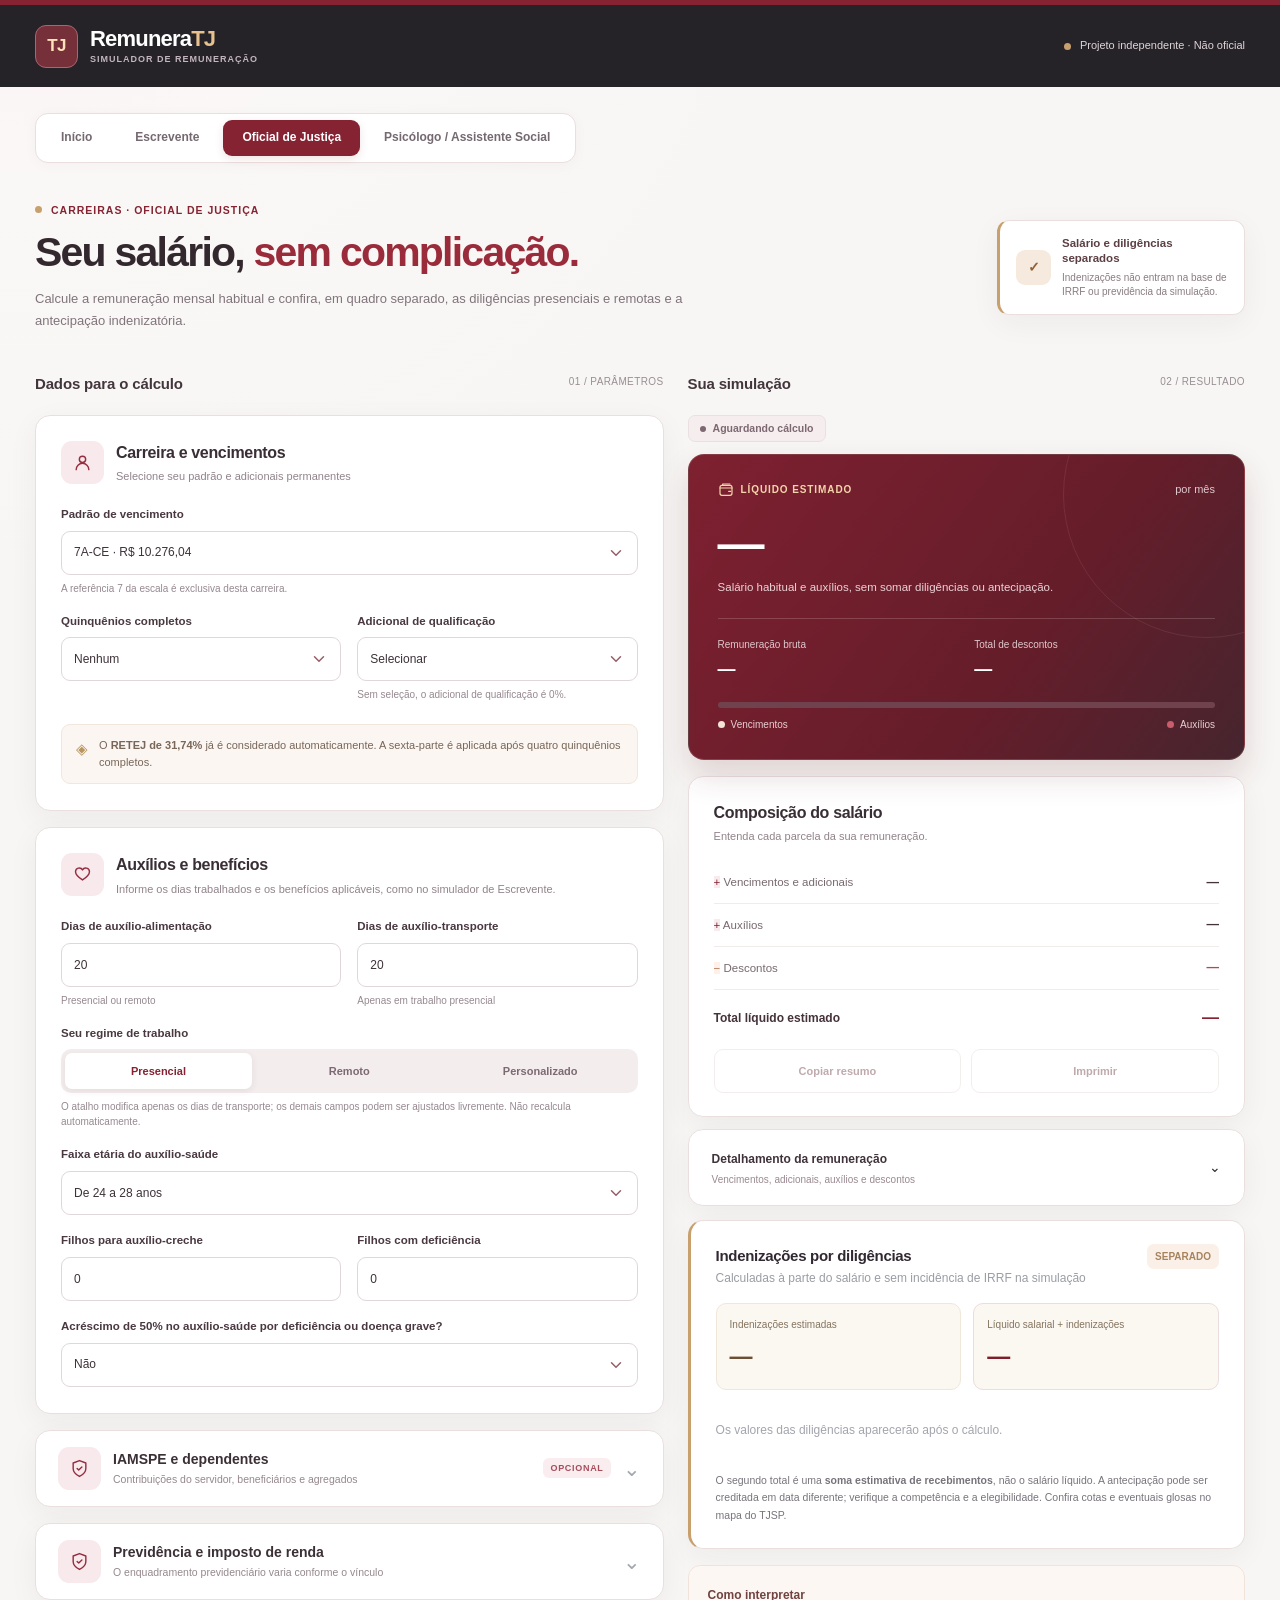
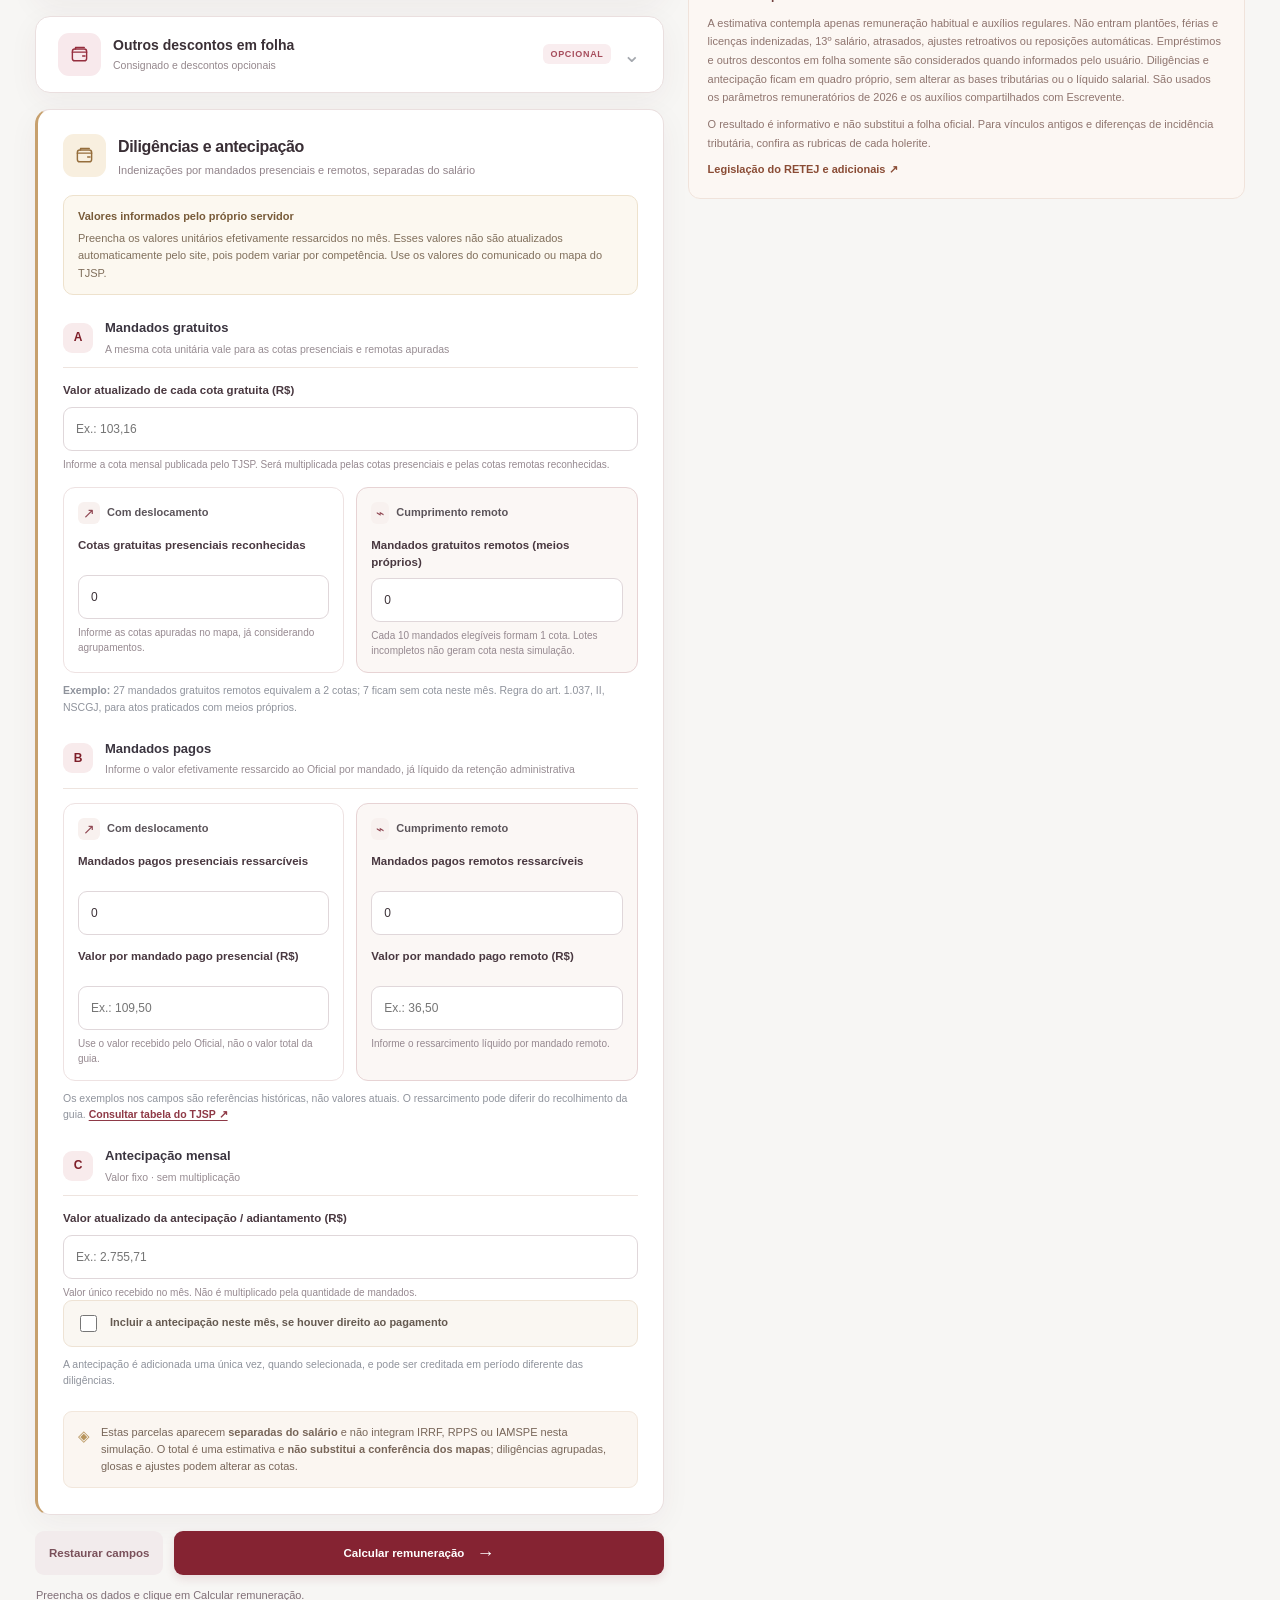
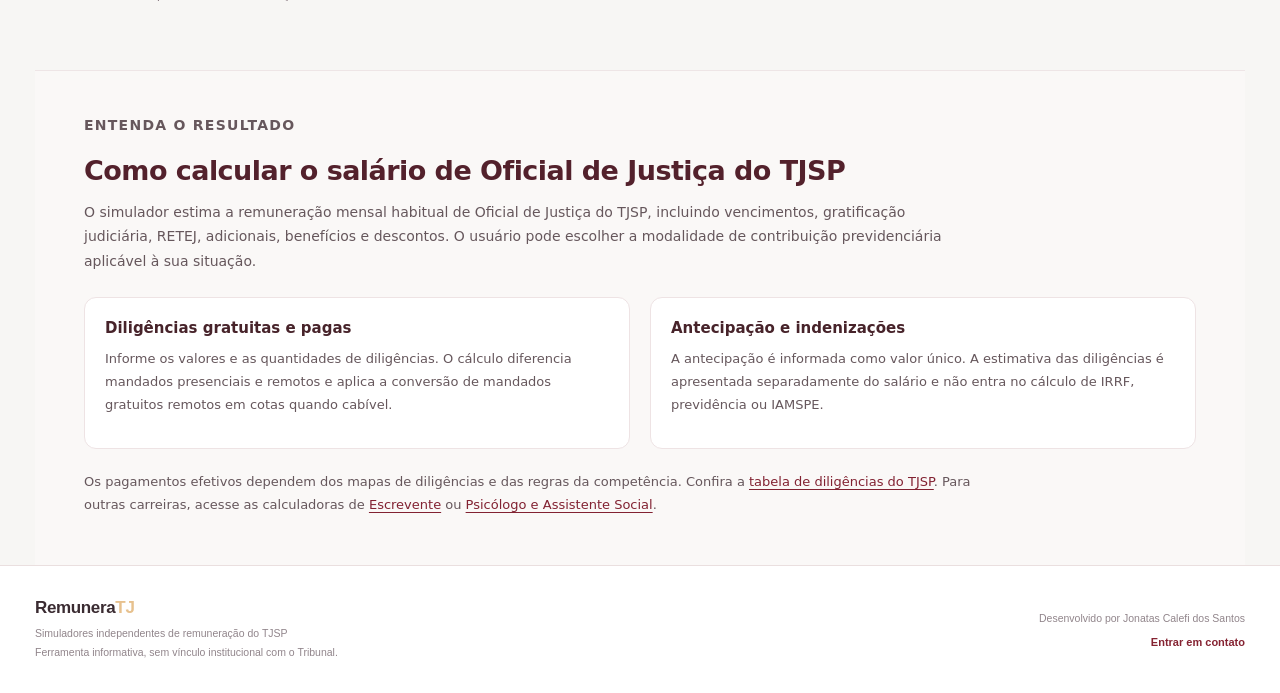
==== commit 3a848023: "Add files via upload" ====
--- a/remuneracao-oficial/index.html
+++ b/remuneracao-oficial/index.html
@@ -1,15 +1,28 @@
 <!doctype html>
 <!DOCTYPE html>
 
-<html lang="pt-BR"><head><meta charset="utf-8"/><meta content="width=device-width, initial-scale=1" name="viewport"/><meta content="#7e1e29" name="theme-color"/><title>Calculadora de Salário de Oficial de Justiça TJSP | RemuneraTJ</title><link href="../assets/favicon.svg" rel="icon" type="image/svg+xml"/><link href="./css/oficial.css" rel="stylesheet"/><link href="../shared/css/simuladores.css?v=20261113-accordion-v1" rel="stylesheet"/> <meta content="Simule salário de Oficial de Justiça do TJSP, com RETEJ, quinquênios, auxílios, descontos e estimativas separadas de diligências presenciais e remotas." name="description"/>
-<link href="https://jonatasklf.github.io/Remuneratj/remuneracao-oficial/index.html" rel="canonical"/>
-<meta content="pt_BR" property="og:locale"/>
-<meta content="RemuneraTJ" property="og:site_name"/>
-<meta content="website" property="og:type"/>
-<meta content="Calculadora de Salário de Oficial de Justiça TJSP | RemuneraTJ" property="og:title"/>
-<meta content="Simule salário de Oficial de Justiça do TJSP, com RETEJ, quinquênios, auxílios, descontos e estimativas separadas de diligências presenciais e remotas." property="og:description"/>
-<meta content="https://jonatasklf.github.io/Remuneratj/remuneracao-oficial/index.html" property="og:url"/>
-<meta content="summary" name="twitter:card"/>
+<html lang="pt-BR"><head>
+<meta charset="utf-8">
+<meta name="viewport" content="width=device-width, initial-scale=1">
+<meta name="theme-color" content="#7e1e29">
+<title>Salário de Oficial de Justiça TJSP: Calculadora | RemuneraTJ</title>
+<meta name="description" content="Simule o salário de Oficial de Justiça do TJSP com GAJ, RETEJ, auxílios e descontos. Calcule diligências presenciais e remotas em quadro separado.">
+<link rel="canonical" href="https://jonatasklf.github.io/Remuneratj/remuneracao-oficial/">
+<link rel="icon" type="image/svg+xml" href="../assets/favicon.svg">
+<link rel="stylesheet" href="./css/oficial.css">
+<link rel="stylesheet" href="../shared/css/simuladores.css?v=20261113-accordion-v1">
+<link rel="stylesheet" href="../shared/css/seo.css?v=20261113-seo1">
+<meta property="og:type" content="website">
+<meta property="og:locale" content="pt_BR">
+<meta property="og:site_name" content="RemuneraTJ">
+<meta property="og:title" content="Salário de Oficial de Justiça TJSP: Calculadora | RemuneraTJ">
+<meta property="og:description" content="Simule o salário de Oficial de Justiça do TJSP com GAJ, RETEJ, auxílios e descontos. Calcule diligências presenciais e remotas em quadro separado.">
+<meta property="og:url" content="https://jonatasklf.github.io/Remuneratj/remuneracao-oficial/">
+<meta name="twitter:card" content="summary">
+<meta name="twitter:title" content="Salário de Oficial de Justiça TJSP: Calculadora | RemuneraTJ">
+<meta name="twitter:description" content="Simule o salário de Oficial de Justiça do TJSP com GAJ, RETEJ, auxílios e descontos. Calcule diligências presenciais e remotas em quadro separado.">
+<script type="application/ld+json">{"@context":"https://schema.org","@type":"WebApplication","name":"Calculadora de Salário de Oficial de Justiça TJSP","url":"https://jonatasklf.github.io/Remuneratj/remuneracao-oficial/","description":"Simule o salário de Oficial de Justiça do TJSP com GAJ, RETEJ, auxílios e descontos. Calcule diligências presenciais e remotas em quadro separado.","inLanguage":"pt-BR","applicationCategory":"FinanceApplication","operatingSystem":"Web","isAccessibleForFree":true,"creator":{"@type":"Person","name":"Jonatas Calefi dos Santos"}}</script>
+<script type="application/ld+json">{"@context":"https://schema.org","@type":"BreadcrumbList","itemListElement":[{"@type":"ListItem","position":1,"name":"RemuneraTJ","item":"https://jonatasklf.github.io/Remuneratj/"},{"@type":"ListItem","position":2,"name":"Calculadora de Salário de Oficial de Justiça TJSP","item":"https://jonatasklf.github.io/Remuneratj/remuneracao-oficial/"}]}</script>
 </head>
 <body class="rt-calculator rt-oficial"><svg aria-hidden="true" class="icon-definitions" xmlns="http://www.w3.org/2000/svg">
 <symbol id="i-calc" viewbox="0 0 24 24"><rect height="20" rx="2" width="14" x="5" y="2"></rect><path d="M8 6h8M8 10h2m4 0h2M8 14h2m4 0h2M8 18h2m4 0h2"></path></symbol>
@@ -26,11 +39,11 @@
 <symbol id="i-arrow" viewbox="0 0 24 24"><path d="M5 12h14m-6-6 6 6-6 6"></path></symbol>
 </svg>
 <header class="rt-header"><div class="rt-shell rt-header-inner">
-<a aria-label="RemuneraTJ — página inicial" class="rt-brand" href="../index.html">
+<a aria-label="RemuneraTJ — página inicial" class="rt-brand" href="../">
 <span aria-hidden="true" class="rt-brand-mark">TJ</span><span class="rt-brand-name">Remunera<span>TJ</span><small>SIMULADOR DE REMUNERAÇÃO</small></span>
 </a><div class="rt-header-status"><span class="rt-status-dot"></span><span>Projeto independente · Não oficial</span></div>
 </div></header>
-<main class="rt-main wrap"><nav aria-label="Escolha da calculadora" class="rt-careers"><a href="../index.html">Início</a><a data-career="escrevente" href="../remuneracao-tjsp/index.html">Escrevente</a><a aria-current="page" data-career="oficial" href="../remuneracao-oficial/index.html">Oficial de Justiça</a><a data-career="profissionais" href="../remuneracao-profissionais/index.html">Psicólogo / Assistente Social</a></nav>
+<main class="rt-main wrap"><nav aria-label="Escolha da calculadora" class="rt-careers"><a href="../">Início</a><a data-career="escrevente" href="../remuneracao-tjsp/">Escrevente</a><a aria-current="page" data-career="oficial" href="../remuneracao-oficial/">Oficial de Justiça</a><a data-career="profissionais" href="../remuneracao-profissionais/">Psicólogo / Assistente Social</a></nav>
 <section class="rt-hero"><div><div class="rt-eyebrow"><span class="rt-eyebrow-dot"></span> CARREIRAS · OFICIAL DE JUSTIÇA</div><h1>Seu salário, <span>sem complicação.</span></h1><p>Calcule a remuneração mensal habitual e confira, em quadro separado, as diligências presenciais e remotas e a antecipação indenizatória.</p></div><aside class="rt-hero-note"><span aria-hidden="true" class="rt-note-symbol">✓</span><span><strong>Salário e diligências separados</strong><small>Indenizações não entram na base de IRRF ou previdência da simulação.</small></span></aside></section>
 <div class="app-grid">
 <section aria-labelledby="form-title" class="form-side"><div class="section-caption"><h2 id="form-title">Dados para o cálculo</h2><span>01 / PARÂMETROS</span></div>
@@ -121,7 +134,18 @@
 <div class="rows" id="detalhesIndenizacoes"><div class="placeholder">Os valores das diligências aparecerão após o cálculo.</div></div>
 <p class="indem-explanation">O segundo total é uma <b>soma estimativa de recebimentos</b>, não o salário líquido. A antecipação pode ser creditada em data diferente; verifique a competência e a elegibilidade. Confira cotas e eventuais glosas no mapa do TJSP.</p></div>
 <div class="disclaimer"><b>Como interpretar</b><p>A estimativa contempla apenas remuneração habitual e auxílios regulares. Não entram plantões, férias e licenças indenizadas, 13º salário, atrasados, ajustes retroativos ou reposições automáticas. Empréstimos e outros descontos em folha somente são considerados quando informados pelo usuário. Diligências e antecipação ficam em quadro próprio, sem alterar as bases tributárias ou o líquido salarial. São usados os parâmetros remuneratórios de 2026 e os auxílios compartilhados com Escrevente.</p><p>O resultado é informativo e não substitui a folha oficial. Para vínculos antigos e diferenças de incidência tributária, confira as rubricas de cada holerite.</p><a href="https://www.al.sp.gov.br/repositorio/legislacao/lei.complementar/2010/compilacao-lei.complementar-1111-25.05.2010.html" rel="noopener noreferrer" target="_blank">Legislação do RETEJ e adicionais ↗</a></div>
-</div></section></div></main>
+</div></section></div>
+<section class="seo-info" aria-labelledby="sobre-simulador-oficial">
+  <div class="seo-info__inner">
+    <p class="seo-info__eyebrow">ENTENDA O RESULTADO</p>
+    <h2 id="sobre-simulador-oficial">Como calcular o salário de Oficial de Justiça do TJSP</h2>
+    <p>O simulador estima a remuneração mensal habitual de Oficial de Justiça do TJSP, incluindo vencimentos, gratificação judiciária, RETEJ, adicionais, benefícios e descontos. O usuário pode escolher a modalidade de contribuição previdenciária aplicável à sua situação.</p>
+    <div class="seo-info__grid"><div class="seo-info__item"><h3>Diligências gratuitas e pagas</h3><p>Informe os valores e as quantidades de diligências. O cálculo diferencia mandados presenciais e remotos e aplica a conversão de mandados gratuitos remotos em cotas quando cabível.</p></div><div class="seo-info__item"><h3>Antecipação e indenizações</h3><p>A antecipação é informada como valor único. A estimativa das diligências é apresentada separadamente do salário e não entra no cálculo de IRRF, previdência ou IAMSPE.</p></div></div>
+    <p class="seo-info__note">Os pagamentos efetivos dependem dos mapas de diligências e das regras da competência. Confira a <a href="https://portal.tjsp.jus.br/IndicesTaxasJudiciarias/DespesasProcessuais/DiligenciaOficiaisJustica?f=4">tabela de diligências do TJSP</a>. Para outras carreiras, acesse as calculadoras de <a href="../remuneracao-tjsp/">Escrevente</a> ou <a href="../remuneracao-profissionais/">Psicólogo e Assistente Social</a>.</p>
+  </div>
+</section>
+
+</main>
 <footer class="rt-footer"><div class="rt-shell rt-footer-inner"><div><strong>Remunera<span>TJ</span></strong><p>Simuladores independentes de remuneração do TJSP</p><small>Ferramenta informativa, sem vínculo institucional com o Tribunal.</small></div><div class="rt-credits"><p>Desenvolvido por Jonatas Calefi dos Santos</p><a href="mailto:jonatasklfsantos@outlook.com">Entrar em contato</a></div></div></footer>
 <script src="../remuneracao-tjsp/js/tabelas.js"></script><script src="./js/calculo-oficial.js"></script><script src="./js/interface-oficial.js?v=aq-20261113"></script><script>
 // Os paineis expansíveis começam fechados em cada entrada na página.
--- a/shared/css/seo.css
+++ b/shared/css/seo.css
@@ -0,0 +1,17 @@
+/* SEO editorial: conteúdo informativo discreto, sem interferir nos formulários */
+.seo-info{background:#faf8f7;color:#30232a;border-top:1px solid #eee5e6;font-family:system-ui,-apple-system,BlinkMacSystemFont,"Segoe UI",Arial,sans-serif;line-height:1.65}
+.seo-info__inner{max-width:1160px;padding:42px 24px 48px;margin:0 auto}
+.seo-info__intro{max-width:820px}
+.seo-info__eyebrow{margin:0 0 10px;color:#8b3944;font-weight:800;letter-spacing:.09em;font-size:11px}
+.seo-info h2{font-family:inherit!important;letter-spacing:-.02em;font-size:clamp(22px,2.2vw,27px);font-weight:750;line-height:1.3;color:#53212c;margin:0 0 12px}
+.seo-info h3{font-family:inherit!important;font-size:15px;line-height:1.45;font-weight:730;margin:0 0 8px;color:#47232a}
+.seo-info p{font-size:14px;color:#66575c;line-height:1.75;margin:0 0 15px;max-width:890px}
+.seo-info__grid{display:grid;grid-template-columns:repeat(2,minmax(0,1fr));gap:20px;margin-top:24px}
+.seo-info__grid--three{grid-template-columns:repeat(3,minmax(0,1fr))}
+.seo-info__item{background:white;border:1px solid #eee3e4;border-radius:12px;padding:20px}
+.seo-info__item p{font-size:13px;margin:0 0 12px}
+.seo-info a{color:#822232;font-size:inherit;text-decoration:underline;text-underline-offset:3px}
+.seo-info a:hover{color:#5e1724}
+.seo-info a:focus-visible{outline:2px solid #d6ad73;outline-offset:3px}
+.seo-info__note{margin:22px 0 0!important;font-size:13px!important}
+@media(max-width:780px){.seo-info__grid,.seo-info__grid--three{grid-template-columns:1fr;gap:12px}.seo-info__inner{padding:28px 20px 32px}.seo-info__item{padding:17px}}
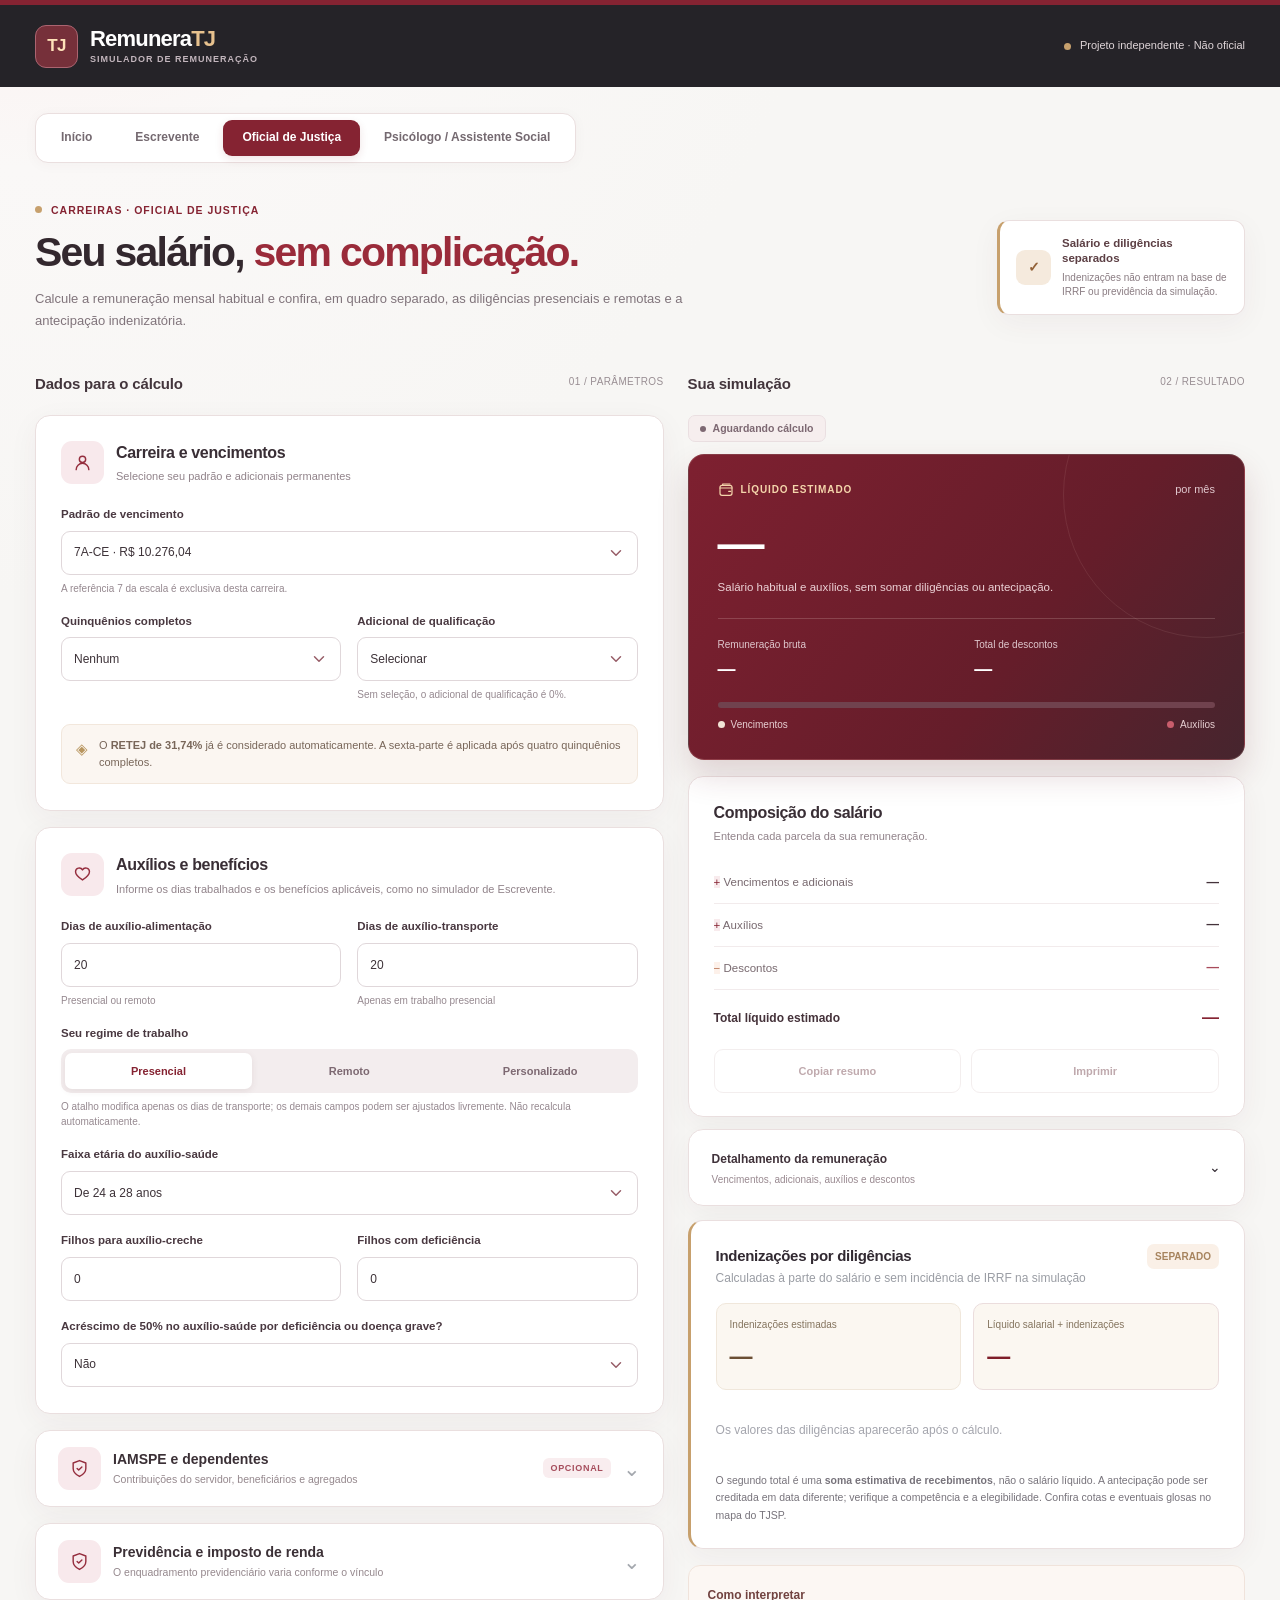
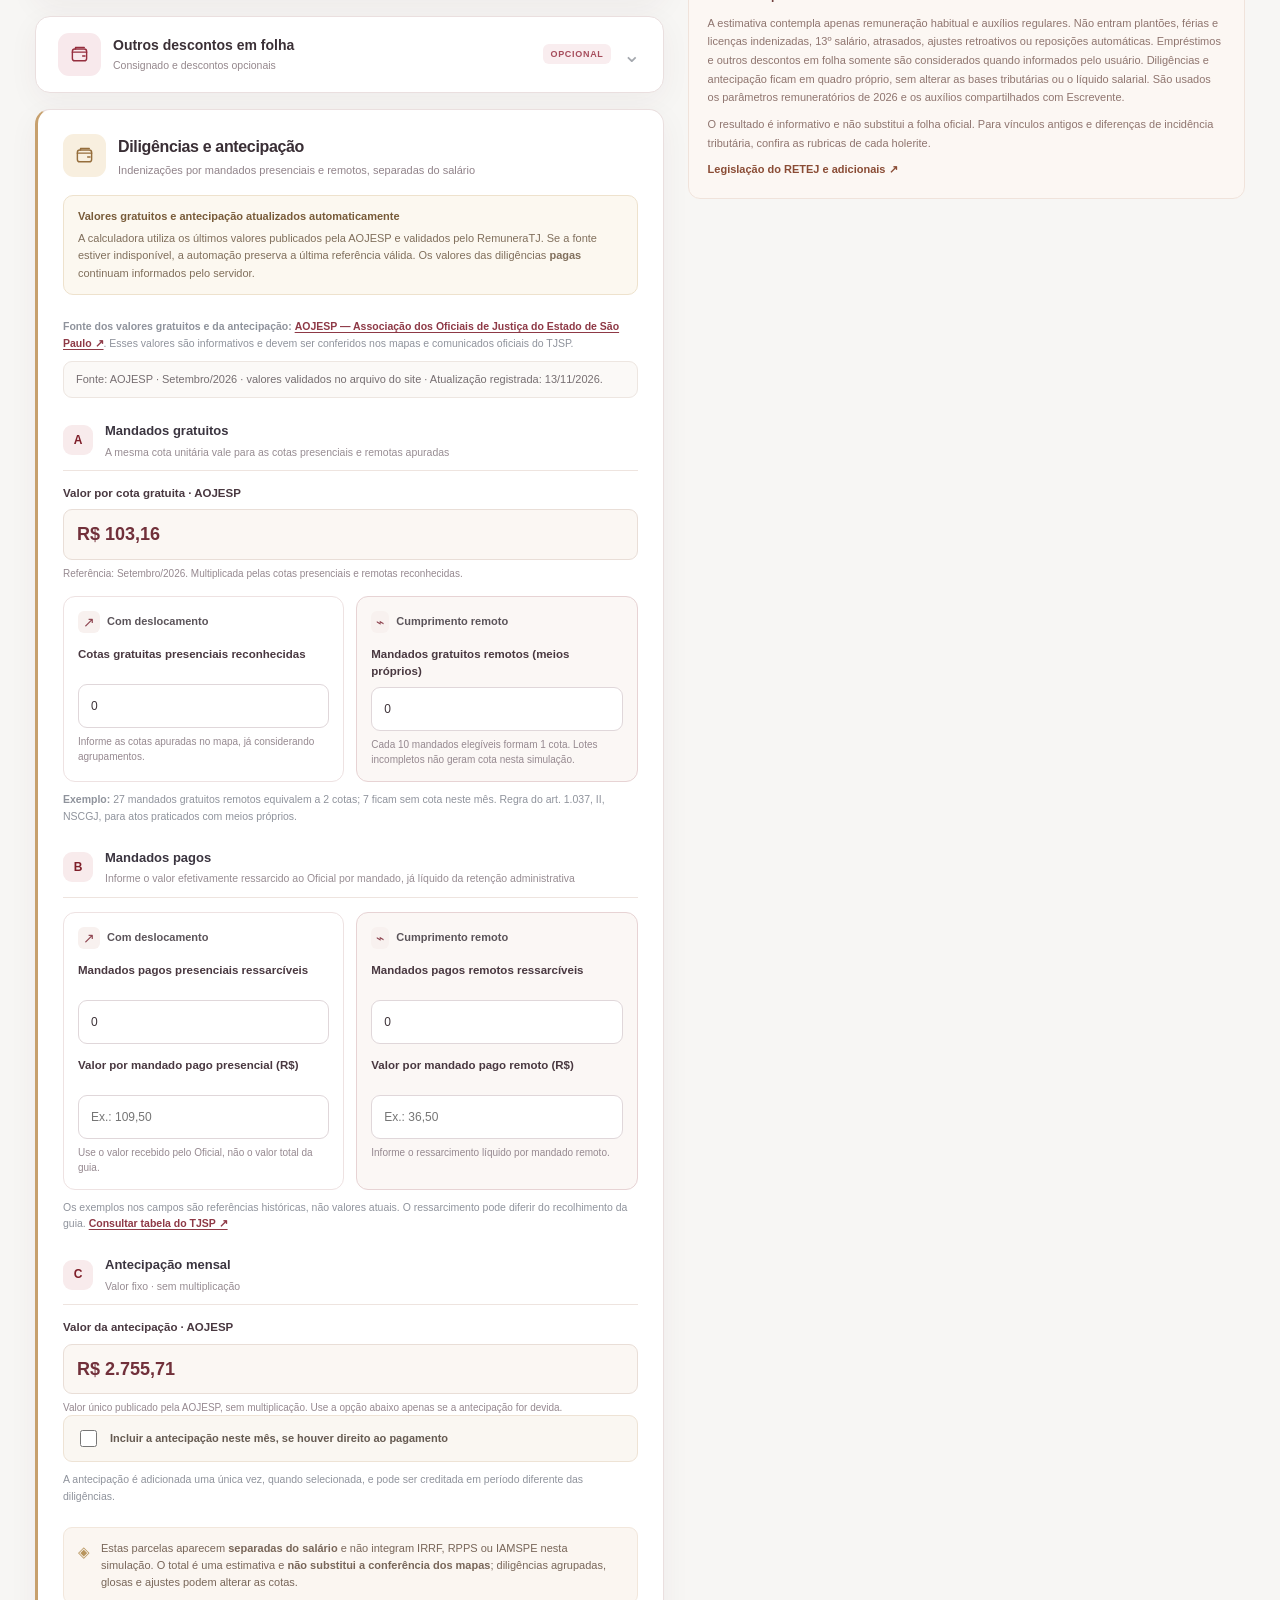
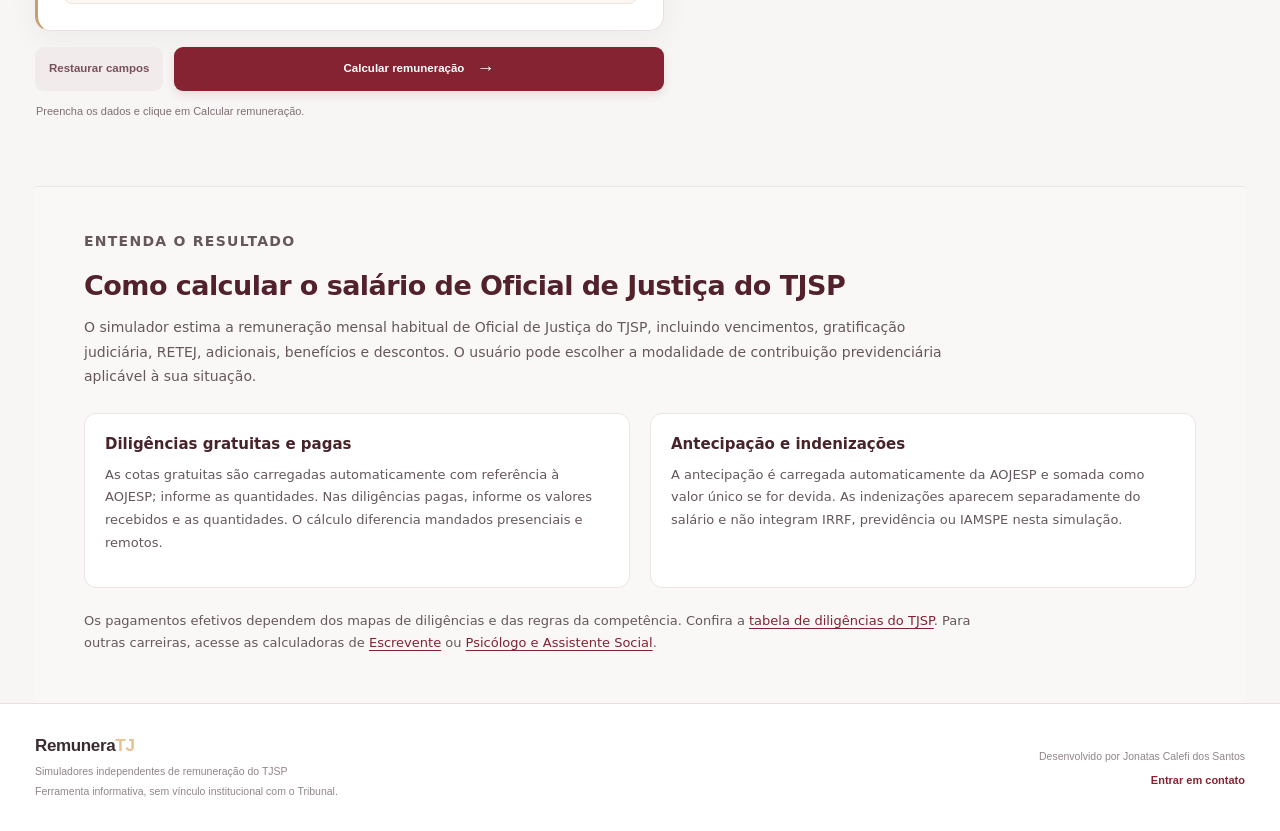
==== commit ab96a9c7: "Add files via upload" ====
--- a/remuneracao-oficial/index.html
+++ b/remuneracao-oficial/index.html
@@ -82,9 +82,10 @@
 <div class="field"><label for="outrosDescontos">Outros descontos em folha (R$)</label><input id="outrosDescontos" inputmode="decimal" max="9999999.99" min="0" step="0.01" type="number" value="0"/><small>Não repita os descontos já calculados acima</small></div>
 </div></div></details>
 <div aria-labelledby="indemFormTitle" class="panel section indemnity-form"><div class="panel-head"><span class="mini-icon indemnity-icon"><svg aria-hidden="true" class="icon"><use href="#i-wallet"></use></svg></span><div><h3 id="indemFormTitle">Diligências e antecipação</h3><p>Indenizações por mandados presenciais e remotos, separadas do salário</p></div></div>
-<div class="indem-note"><strong>Valores informados pelo próprio servidor</strong><span>Preencha os valores unitários efetivamente ressarcidos no mês. Esses valores não são atualizados automaticamente pelo site, pois podem variar por competência. Use os valores do comunicado ou mapa do TJSP.</span></div>
+<div class="indem-note"><strong>Valores gratuitos e antecipação atualizados automaticamente</strong><span>A calculadora utiliza os últimos valores publicados pela AOJESP e validados pelo RemuneraTJ. Se a fonte estiver indisponível, a automação preserva a última referência válida. Os valores das diligências <b>pagas</b> continuam informados pelo servidor.</span></div>
+<p class="indem-hint"><strong>Fonte dos valores gratuitos e da antecipação:</strong> <a href="https://aojesp.org.br/" target="_blank" rel="noopener noreferrer" aria-label="Consultar os valores publicados pela AOJESP (abre em nova aba)">AOJESP — Associação dos Oficiais de Justiça do Estado de São Paulo ↗</a>. Esses valores são informativos e devem ser conferidos nos mapas e comunicados oficiais do TJSP.</p><p id="statusDadosAOJESP" class="indem-fonte-status" role="status" aria-live="polite">Consultando última referência publicada…</p>
 <div class="indem-heading"><span class="indem-heading-number">A</span><div><strong>Mandados gratuitos</strong><small>A mesma cota unitária vale para as cotas presenciais e remotas apuradas</small></div></div>
-<div class="fields indem-values"><div class="field span2"><label for="valorGratuita">Valor atualizado de cada cota gratuita (R$)</label><input id="valorGratuita" inputmode="decimal" autocomplete="off" placeholder="Ex.: 103,16" type="text" value=""/><small>Informe a cota mensal publicada pelo TJSP. Será multiplicada pelas cotas presenciais e pelas cotas remotas reconhecidas.</small></div></div>
+<div class="fields indem-values"><div class="field span2"><span class="field-label">Valor por cota gratuita · AOJESP</span><div class="indem-auto-value" id="valorGratuitaExibido" aria-live="polite">R$ 103,16</div><small id="competenciaGratuitaExibida">Referência: setembro/2026. Multiplicado pelas cotas presenciais e remotas reconhecidas.</small></div></div>
 <div class="indem-work-modes">
 <div class="indem-mode"><div class="mode-title"><span class="mode-icon">↗</span><strong>Com deslocamento</strong></div><div class="field"><label for="quantidadeGratuita">Cotas gratuitas presenciais reconhecidas</label><input id="quantidadeGratuita" max="5000" min="0" step="1" type="number" value="0"/><small>Informe as cotas apuradas no mapa, já considerando agrupamentos.</small></div></div>
 <div class="indem-mode remote"><div class="mode-title"><span class="mode-icon">⌁</span><strong>Cumprimento remoto</strong></div><div class="field"><label for="quantidadeGratuitaRemota">Mandados gratuitos remotos (meios próprios)</label><input aria-describedby="regraRemotoGratuito" id="quantidadeGratuitaRemota" max="50000" min="0" step="1" type="number" value="0"/><small id="regraRemotoGratuito">Cada 10 mandados elegíveis formam 1 cota. Lotes incompletos não geram cota nesta simulação.</small></div></div>
@@ -101,7 +102,7 @@
 </div>
 <small class="indem-hint">Os exemplos nos campos são referências históricas, não valores atuais. O ressarcimento pode diferir do recolhimento da guia. <a href="https://portal.tjsp.jus.br/IndicesTaxasJudiciarias/DespesasProcessuais/DiligenciaOficiaisJustica?f=4" rel="noopener noreferrer" target="_blank">Consultar tabela do TJSP ↗</a></small>
 <div class="indem-heading"><span class="indem-heading-number">C</span><div><strong>Antecipação mensal</strong><small>Valor fixo · sem multiplicação</small></div></div>
-<div class="fields"><div class="field span2"><label for="valorAntecipacao">Valor atualizado da antecipação / adiantamento (R$)</label><input autocomplete="off" id="valorAntecipacao" inputmode="decimal" placeholder="Ex.: 2.755,71" type="text" value=""/><small>Valor único recebido no mês. Não é multiplicado pela quantidade de mandados.</small></div></div>
+<div class="fields"><div class="field span2"><span class="field-label">Valor da antecipação · AOJESP</span><div class="indem-auto-value" id="valorAntecipacaoExibido" aria-live="polite">R$ 2.755,71</div><small>Valor único publicado pela AOJESP, sem multiplicação. Use a opção abaixo apenas se a antecipação for devida.</small></div></div>
 <label class="indem-check"><input id="incluirAntecipacao" type="checkbox"/><span>Incluir a antecipação neste mês, se houver direito ao pagamento</span></label>
 <small class="indem-hint">A antecipação é adicionada uma única vez, quando selecionada, e pode ser creditada em período diferente das diligências.</small>
 <div class="inline-info"><span>◈</span><div>Estas parcelas aparecem <b>separadas do salário</b> e não integram IRRF, RPPS ou IAMSPE nesta simulação. O total é uma estimativa e <b>não substitui a conferência dos mapas</b>; diligências agrupadas, glosas e ajustes podem alterar as cotas.</div></div>
@@ -140,14 +141,14 @@
     <p class="seo-info__eyebrow">ENTENDA O RESULTADO</p>
     <h2 id="sobre-simulador-oficial">Como calcular o salário de Oficial de Justiça do TJSP</h2>
     <p>O simulador estima a remuneração mensal habitual de Oficial de Justiça do TJSP, incluindo vencimentos, gratificação judiciária, RETEJ, adicionais, benefícios e descontos. O usuário pode escolher a modalidade de contribuição previdenciária aplicável à sua situação.</p>
-    <div class="seo-info__grid"><div class="seo-info__item"><h3>Diligências gratuitas e pagas</h3><p>Informe os valores e as quantidades de diligências. O cálculo diferencia mandados presenciais e remotos e aplica a conversão de mandados gratuitos remotos em cotas quando cabível.</p></div><div class="seo-info__item"><h3>Antecipação e indenizações</h3><p>A antecipação é informada como valor único. A estimativa das diligências é apresentada separadamente do salário e não entra no cálculo de IRRF, previdência ou IAMSPE.</p></div></div>
+    <div class="seo-info__grid"><div class="seo-info__item"><h3>Diligências gratuitas e pagas</h3><p>As cotas gratuitas são carregadas automaticamente com referência à AOJESP; informe as quantidades. Nas diligências pagas, informe os valores recebidos e as quantidades. O cálculo diferencia mandados presenciais e remotos.</p></div><div class="seo-info__item"><h3>Antecipação e indenizações</h3><p>A antecipação é carregada automaticamente da AOJESP e somada como valor único se for devida. As indenizações aparecem separadamente do salário e não integram IRRF, previdência ou IAMSPE nesta simulação.</p></div></div>
     <p class="seo-info__note">Os pagamentos efetivos dependem dos mapas de diligências e das regras da competência. Confira a <a href="https://portal.tjsp.jus.br/IndicesTaxasJudiciarias/DespesasProcessuais/DiligenciaOficiaisJustica?f=4">tabela de diligências do TJSP</a>. Para outras carreiras, acesse as calculadoras de <a href="../remuneracao-tjsp/">Escrevente</a> ou <a href="../remuneracao-profissionais/">Psicólogo e Assistente Social</a>.</p>
   </div>
 </section>
 
 </main>
 <footer class="rt-footer"><div class="rt-shell rt-footer-inner"><div><strong>Remunera<span>TJ</span></strong><p>Simuladores independentes de remuneração do TJSP</p><small>Ferramenta informativa, sem vínculo institucional com o Tribunal.</small></div><div class="rt-credits"><p>Desenvolvido por Jonatas Calefi dos Santos</p><a href="mailto:jonatasklfsantos@outlook.com">Entrar em contato</a></div></div></footer>
-<script src="../remuneracao-tjsp/js/tabelas.js"></script><script src="./js/calculo-oficial.js"></script><script src="./js/interface-oficial.js?v=aq-20261113"></script><script>
+<script src="../remuneracao-tjsp/js/tabelas.js"></script><script src="./js/calculo-oficial.js"></script><script src="./js/interface-oficial.js?v=aojesp-auto-20261113"></script><script>
 // Os paineis expansíveis começam fechados em cada entrada na página.
 window.addEventListener('pageshow', () => {
   document.querySelectorAll('details.panel').forEach((panel) => { panel.open = false; });
--- a/remuneracao-oficial/css/oficial.css
+++ b/remuneracao-oficial/css/oficial.css
@@ -61,3 +61,7 @@
 .indem-values .field{min-width:0}
 .indem-values input,.indem-mode input[type="text"]{font-variant-numeric:tabular-nums}
 .indem-values input:focus-visible,.indem-mode input:focus-visible{outline:2px solid #a64e59;outline-offset:1px}
+
+/* Valores provenientes da AOJESP; exibidos para conferência, sem edição. */
+.indem-auto-value{display:flex;align-items:center;min-height:46px;padding:10px 13px;border:1px solid #e9ded7;border-radius:9px;background:#fbf7f3;color:#71303a;font-size:18px;font-weight:800;font-variant-numeric:tabular-nums}
+.indem-fonte-status{font-size:11px;line-height:1.55;color:#766e71;background:#fbf9f7;border:1px solid #ede6e1;border-radius:9px;padding:9px 12px;margin:9px 0 14px}
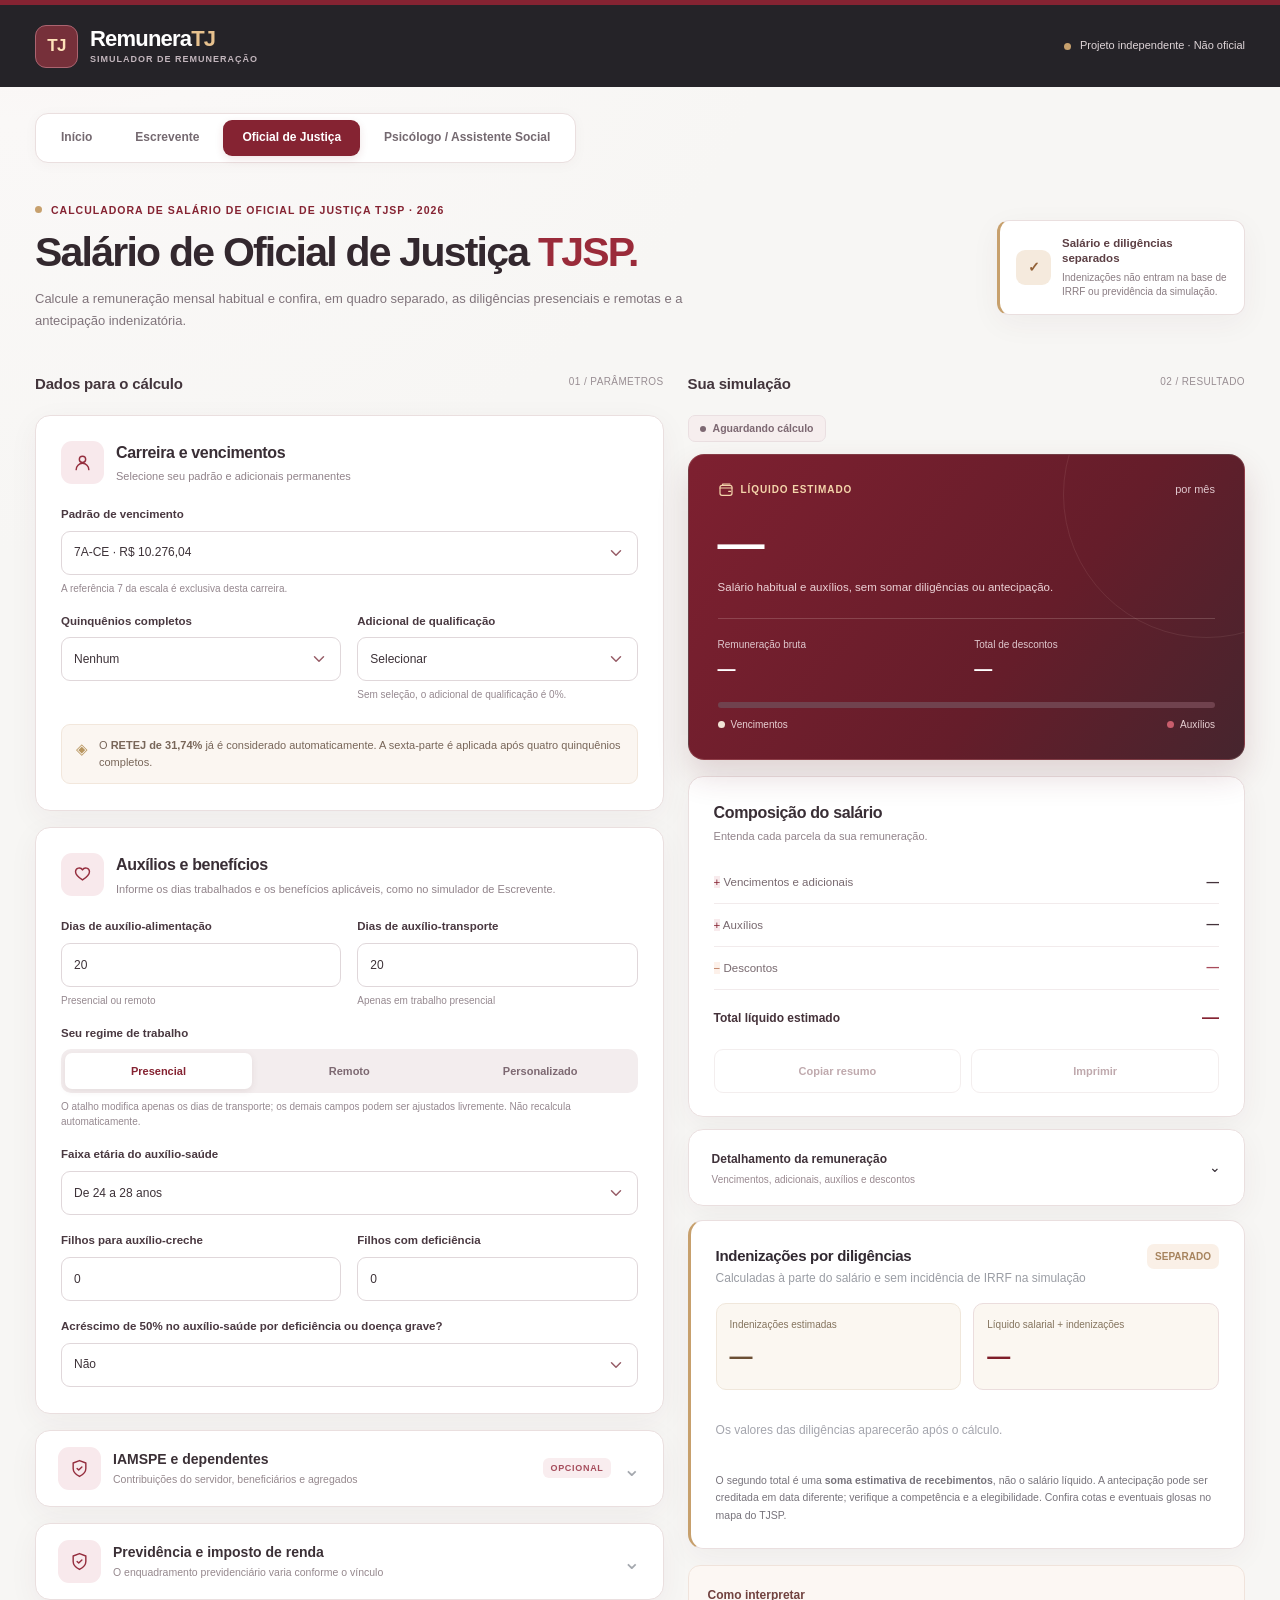
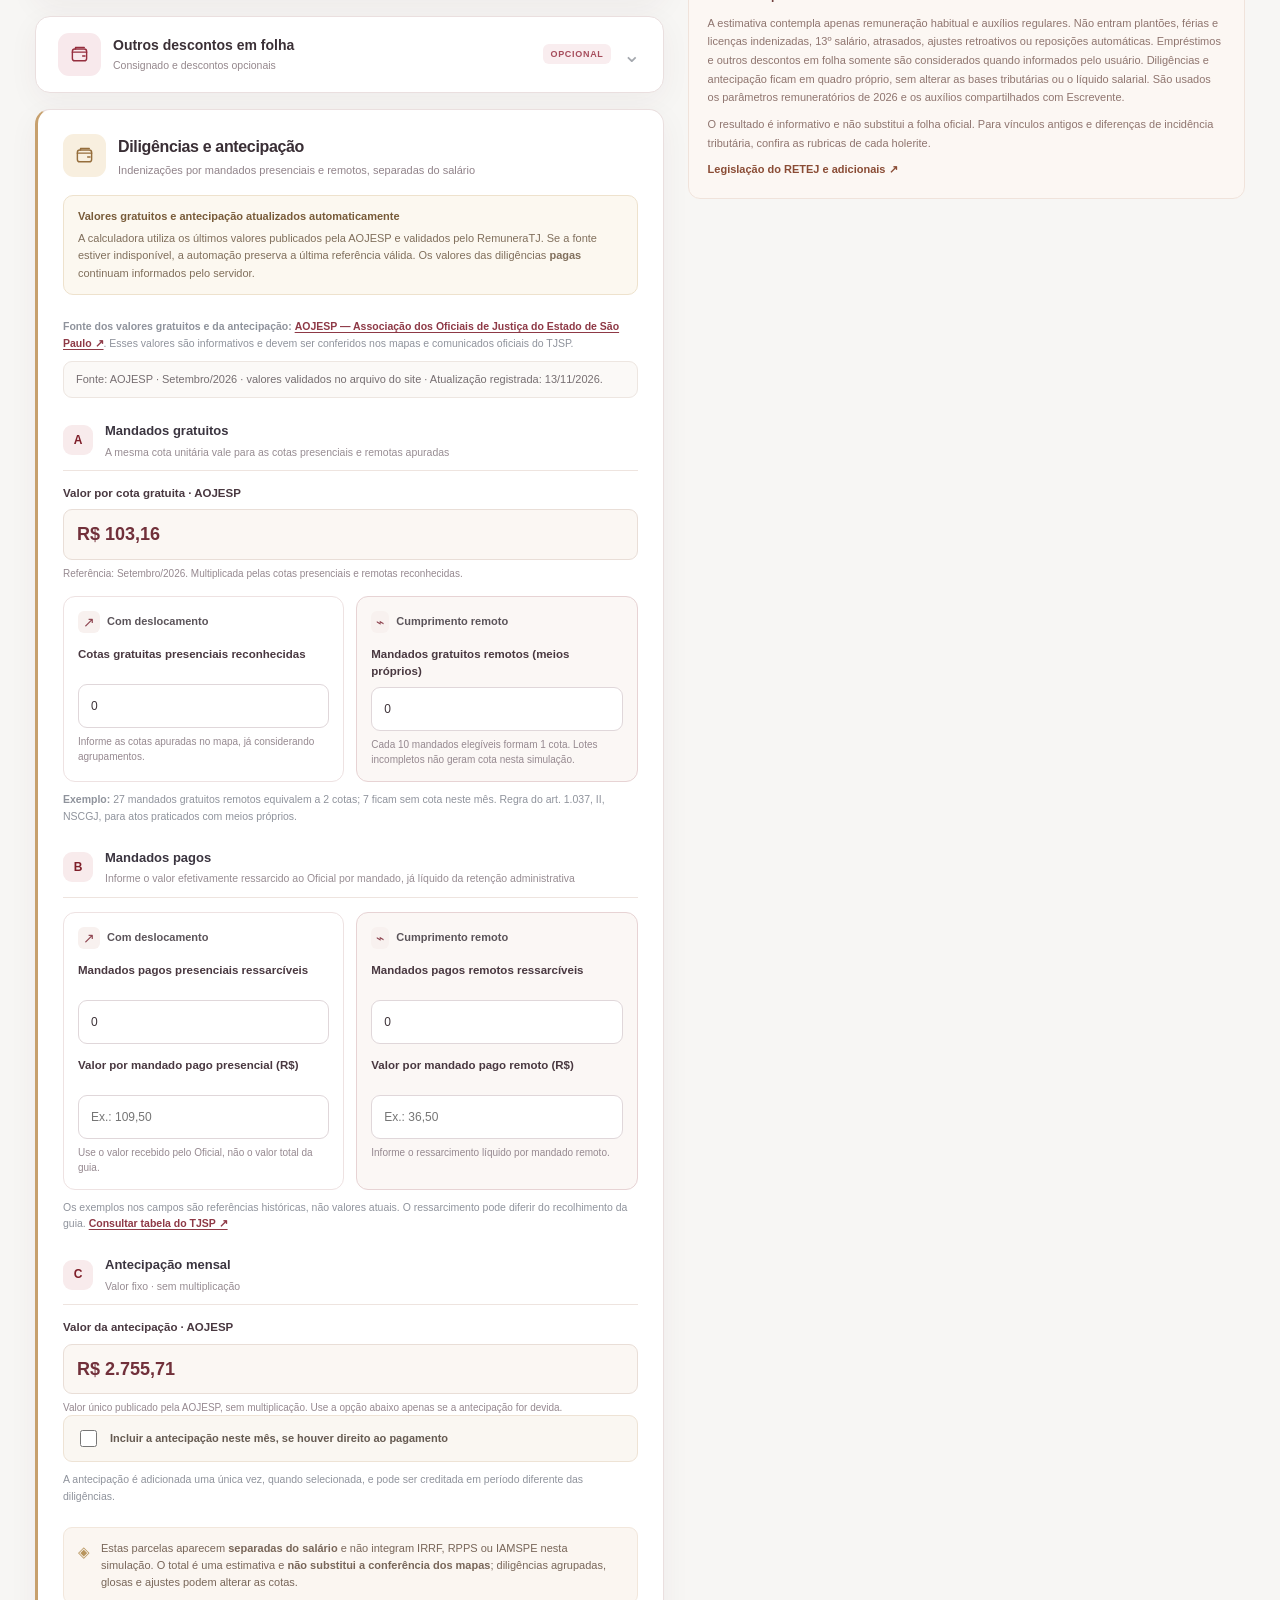
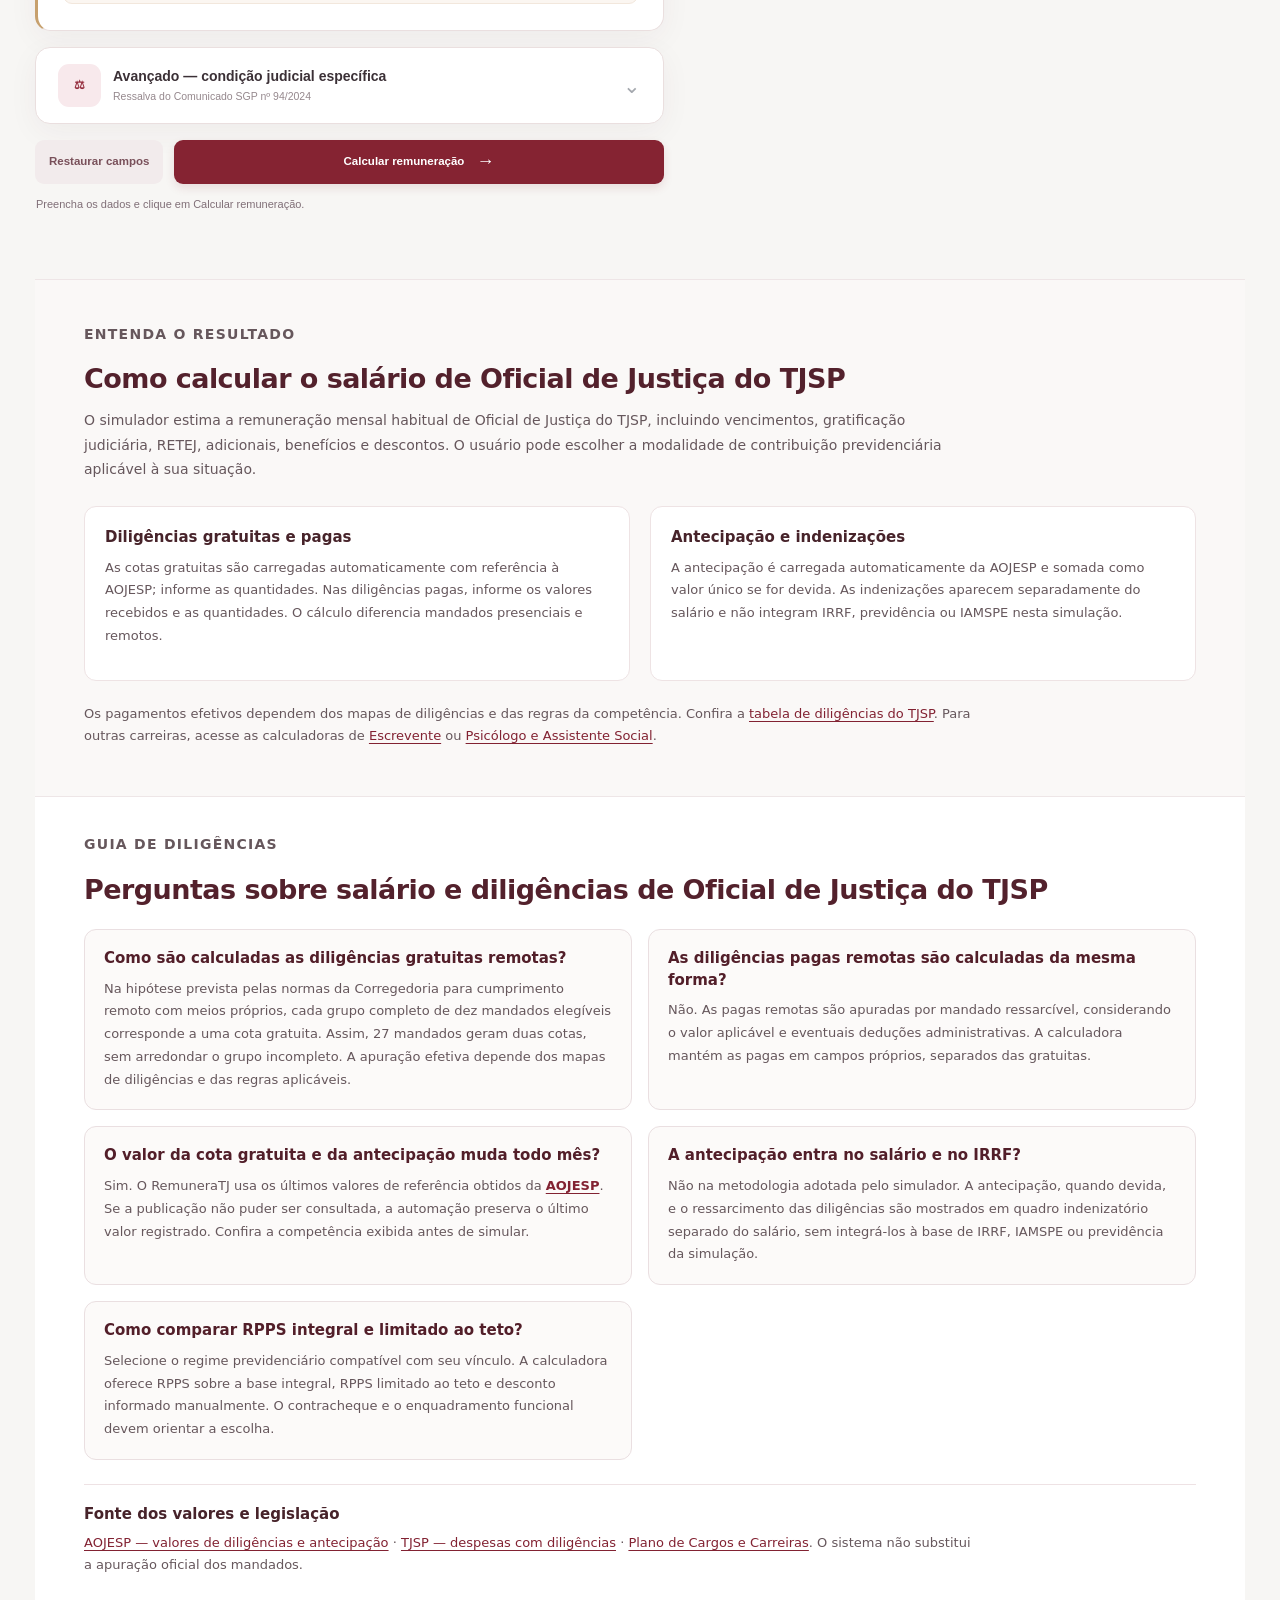
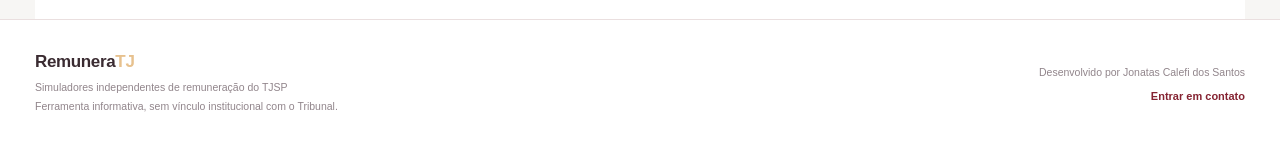
==== commit 33c2c22b: "Add files via upload" ====
--- a/remuneracao-oficial/index.html
+++ b/remuneracao-oficial/index.html
@@ -5,23 +5,23 @@
 <meta charset="utf-8">
 <meta name="viewport" content="width=device-width, initial-scale=1">
 <meta name="theme-color" content="#7e1e29">
-<title>Salário de Oficial de Justiça TJSP: Calculadora | RemuneraTJ</title>
-<meta name="description" content="Simule o salário de Oficial de Justiça do TJSP com GAJ, RETEJ, auxílios e descontos. Calcule diligências presenciais e remotas em quadro separado.">
+<title>Salário Oficial de Justiça TJSP 2026 | RemuneraTJ</title>
+<meta name="description" content="Calcule salário de Oficial de Justiça TJSP, RETEJ, auxílios e descontos. Simule diligências gratuitas e pagas, presenciais e remotas, e antecipação.">
 <link rel="canonical" href="https://jonatasklf.github.io/Remuneratj/remuneracao-oficial/">
 <link rel="icon" type="image/svg+xml" href="../assets/favicon.svg">
 <link rel="stylesheet" href="./css/oficial.css">
-<link rel="stylesheet" href="../shared/css/simuladores.css?v=20261113-accordion-v1">
-<link rel="stylesheet" href="../shared/css/seo.css?v=20261113-seo1">
+<link rel="stylesheet" href="../shared/css/simuladores.css?v=comissoes-20261115">
+<link rel="stylesheet" href="../shared/css/seo.css?v=20261115-seo2">
 <meta property="og:type" content="website">
 <meta property="og:locale" content="pt_BR">
 <meta property="og:site_name" content="RemuneraTJ">
-<meta property="og:title" content="Salário de Oficial de Justiça TJSP: Calculadora | RemuneraTJ">
-<meta property="og:description" content="Simule o salário de Oficial de Justiça do TJSP com GAJ, RETEJ, auxílios e descontos. Calcule diligências presenciais e remotas em quadro separado.">
+<meta property="og:title" content="Salário de Oficial de Justiça TJSP — RemuneraTJ">
+<meta property="og:description" content="Calcule salário de Oficial de Justiça TJSP, RETEJ, auxílios e descontos. Simule diligências gratuitas e pagas, presenciais e remotas, e antecipação.">
 <meta property="og:url" content="https://jonatasklf.github.io/Remuneratj/remuneracao-oficial/">
 <meta name="twitter:card" content="summary">
-<meta name="twitter:title" content="Salário de Oficial de Justiça TJSP: Calculadora | RemuneraTJ">
-<meta name="twitter:description" content="Simule o salário de Oficial de Justiça do TJSP com GAJ, RETEJ, auxílios e descontos. Calcule diligências presenciais e remotas em quadro separado.">
-<script type="application/ld+json">{"@context":"https://schema.org","@type":"WebApplication","name":"Calculadora de Salário de Oficial de Justiça TJSP","url":"https://jonatasklf.github.io/Remuneratj/remuneracao-oficial/","description":"Simule o salário de Oficial de Justiça do TJSP com GAJ, RETEJ, auxílios e descontos. Calcule diligências presenciais e remotas em quadro separado.","inLanguage":"pt-BR","applicationCategory":"FinanceApplication","operatingSystem":"Web","isAccessibleForFree":true,"creator":{"@type":"Person","name":"Jonatas Calefi dos Santos"}}</script>
+<meta name="twitter:title" content="Salário de Oficial de Justiça TJSP — RemuneraTJ">
+<meta name="twitter:description" content="Calcule salário de Oficial de Justiça TJSP, RETEJ, auxílios e descontos. Simule diligências gratuitas e pagas, presenciais e remotas, e antecipação.">
+<script type="application/ld+json">{"@context":"https://schema.org","@type":"WebApplication","name":"Calculadora do Salário de Oficial de Justiça TJSP","url":"https://jonatasklf.github.io/Remuneratj/remuneracao-oficial/","description":"Calcule salário de Oficial de Justiça TJSP, RETEJ, auxílios e descontos. Simule diligências gratuitas e pagas, presenciais e remotas, e antecipação.","inLanguage":"pt-BR","applicationCategory":"FinanceApplication","operatingSystem":"Navegador web","isAccessibleForFree":true,"creator":{"@type":"Person","name":"Jonatas Calefi dos Santos"},"offers":{"@type":"Offer","price":"0","priceCurrency":"BRL"},"featureList":["RETEJ e gratificações","Mandados gratuitos presenciais e remotos","Diligências pagas e antecipação","Fonte AOJESP para valores de referência","Regimes previdenciários e IAMSPE"],"isPartOf":{"@type":"WebSite","name":"RemuneraTJ","url":"https://jonatasklf.github.io/Remuneratj/"}}</script>
 <script type="application/ld+json">{"@context":"https://schema.org","@type":"BreadcrumbList","itemListElement":[{"@type":"ListItem","position":1,"name":"RemuneraTJ","item":"https://jonatasklf.github.io/Remuneratj/"},{"@type":"ListItem","position":2,"name":"Calculadora de Salário de Oficial de Justiça TJSP","item":"https://jonatasklf.github.io/Remuneratj/remuneracao-oficial/"}]}</script>
 </head>
 <body class="rt-calculator rt-oficial"><svg aria-hidden="true" class="icon-definitions" xmlns="http://www.w3.org/2000/svg">
@@ -44,7 +44,7 @@
 </a><div class="rt-header-status"><span class="rt-status-dot"></span><span>Projeto independente · Não oficial</span></div>
 </div></header>
 <main class="rt-main wrap"><nav aria-label="Escolha da calculadora" class="rt-careers"><a href="../">Início</a><a data-career="escrevente" href="../remuneracao-tjsp/">Escrevente</a><a aria-current="page" data-career="oficial" href="../remuneracao-oficial/">Oficial de Justiça</a><a data-career="profissionais" href="../remuneracao-profissionais/">Psicólogo / Assistente Social</a></nav>
-<section class="rt-hero"><div><div class="rt-eyebrow"><span class="rt-eyebrow-dot"></span> CARREIRAS · OFICIAL DE JUSTIÇA</div><h1>Seu salário, <span>sem complicação.</span></h1><p>Calcule a remuneração mensal habitual e confira, em quadro separado, as diligências presenciais e remotas e a antecipação indenizatória.</p></div><aside class="rt-hero-note"><span aria-hidden="true" class="rt-note-symbol">✓</span><span><strong>Salário e diligências separados</strong><small>Indenizações não entram na base de IRRF ou previdência da simulação.</small></span></aside></section>
+<section class="rt-hero"><div><div class="rt-eyebrow"><span class="rt-eyebrow-dot"></span> CALCULADORA DE SALÁRIO DE OFICIAL DE JUSTIÇA TJSP · 2026</div><h1>Salário de Oficial de Justiça <span>TJSP.</span></h1><p>Calcule a remuneração mensal habitual e confira, em quadro separado, as diligências presenciais e remotas e a antecipação indenizatória.</p></div><aside class="rt-hero-note"><span aria-hidden="true" class="rt-note-symbol">✓</span><span><strong>Salário e diligências separados</strong><small>Indenizações não entram na base de IRRF ou previdência da simulação.</small></span></aside></section>
 <div class="app-grid">
 <section aria-labelledby="form-title" class="form-side"><div class="section-caption"><h2 id="form-title">Dados para o cálculo</h2><span>01 / PARÂMETROS</span></div>
 <form id="ojForm" novalidate="">
@@ -107,6 +107,11 @@
 <small class="indem-hint">A antecipação é adicionada uma única vez, quando selecionada, e pode ser creditada em período diferente das diligências.</small>
 <div class="inline-info"><span>◈</span><div>Estas parcelas aparecem <b>separadas do salário</b> e não integram IRRF, RPPS ou IAMSPE nesta simulação. O total é uma estimativa e <b>não substitui a conferência dos mapas</b>; diligências agrupadas, glosas e ajustes podem alterar as cotas.</div></div>
 </div>
+<details class="panel fold" id="efeitoCascataPanel"><summary><span class="mini-icon">⚖</span><span><strong>Avançado — condição judicial específica</strong><small>Ressalva do Comunicado SGP nº 94/2024</small></span><span class="chevron">⌄</span></summary><div class="fold-body fields">
+<label class="avancado-check"><input type="checkbox" id="efeitoCascata"/><span>Tenho decisão judicial que exige calcular quinquênios e sexta-parte <strong>sem incluir o adicional de qualificação</strong> na base desses adicionais.</span></label>
+<p class="avancado-nota">Em regra, o AQ integra a base dos adicionais temporais desde janeiro de 2025. Assinale apenas se a ressalva do item 4 do Comunicado SGP nº 94/2024 se aplicar à sua situação. Não calcula retroativos nem retira o AQ da remuneração.</p>
+<p class="avancado-nota">Fonte: <a href="https://www.apatej.org.br/wp-content/uploads/2024/12/COMUNICADO-No-94-2024-SGP-1.pdf" target="_blank" rel="noopener noreferrer">Comunicado SGP nº 94/2024</a>.</p>
+</div></details>
 <div class="form-actions"><button class="btn reset" type="reset">Restaurar campos</button><button class="btn calculate" type="submit">Calcular remuneração <span>→</span></button></div>
 <p aria-live="polite" class="form-status" id="formStatus" role="status">Preencha os dados e clique em <b>Calcular remuneração</b>.</p>
 </form></section>
@@ -146,9 +151,23 @@
   </div>
 </section>
 
+
+<section class="seo-info seo-info--faq" aria-labelledby="faq-oficial">
+<div class="seo-info__inner">
+<p class="seo-info__eyebrow">GUIA DE DILIGÊNCIAS</p>
+<h2 id="faq-oficial">Perguntas sobre salário e diligências de Oficial de Justiça do TJSP</h2>
+<div class="seo-info__faq">
+<article><h3>Como são calculadas as diligências gratuitas remotas?</h3><p>Na hipótese prevista pelas normas da Corregedoria para cumprimento remoto com meios próprios, cada grupo completo de dez mandados elegíveis corresponde a uma cota gratuita. Assim, 27 mandados geram duas cotas, sem arredondar o grupo incompleto. A apuração efetiva depende dos mapas de diligências e das regras aplicáveis.</p></article>
+<article><h3>As diligências pagas remotas são calculadas da mesma forma?</h3><p>Não. As pagas remotas são apuradas por mandado ressarcível, considerando o valor aplicável e eventuais deduções administrativas. A calculadora mantém as pagas em campos próprios, separados das gratuitas.</p></article>
+<article><h3>O valor da cota gratuita e da antecipação muda todo mês?</h3><p>Sim. O RemuneraTJ usa os últimos valores de referência obtidos da <a href="https://aojesp.org.br/" target="_blank" rel="noopener noreferrer">AOJESP</a>. Se a publicação não puder ser consultada, a automação preserva o último valor registrado. Confira a competência exibida antes de simular.</p></article>
+<article><h3>A antecipação entra no salário e no IRRF?</h3><p>Não na metodologia adotada pelo simulador. A antecipação, quando devida, e o ressarcimento das diligências são mostrados em quadro indenizatório separado do salário, sem integrá-los à base de IRRF, IAMSPE ou previdência da simulação.</p></article>
+<article><h3>Como comparar RPPS integral e limitado ao teto?</h3><p>Selecione o regime previdenciário compatível com seu vínculo. A calculadora oferece RPPS sobre a base integral, RPPS limitado ao teto e desconto informado manualmente. O contracheque e o enquadramento funcional devem orientar a escolha.</p></article>
+</div>
+<div class="seo-info__sources"><h3>Fonte dos valores e legislação</h3><p><a href="https://aojesp.org.br/" target="_blank" rel="noopener noreferrer">AOJESP — valores de diligências e antecipação</a> · <a href="https://portal.tjsp.jus.br/IndicesTaxasJudiciarias/DespesasProcessuais/DiligenciaOficiaisJustica?f=4" target="_blank" rel="noopener noreferrer">TJSP — despesas com diligências</a> · <a href="https://www.al.sp.gov.br/repositorio/legislacao/lei.complementar/2010/compilacao-lei.complementar-1111-25.05.2010.html" target="_blank" rel="noopener noreferrer">Plano de Cargos e Carreiras</a>. O sistema não substitui a apuração oficial dos mandados.</p></div>
+</div></section>
 </main>
 <footer class="rt-footer"><div class="rt-shell rt-footer-inner"><div><strong>Remunera<span>TJ</span></strong><p>Simuladores independentes de remuneração do TJSP</p><small>Ferramenta informativa, sem vínculo institucional com o Tribunal.</small></div><div class="rt-credits"><p>Desenvolvido por Jonatas Calefi dos Santos</p><a href="mailto:jonatasklfsantos@outlook.com">Entrar em contato</a></div></div></footer>
-<script src="../remuneracao-tjsp/js/tabelas.js"></script><script src="./js/calculo-oficial.js"></script><script src="./js/interface-oficial.js?v=aojesp-auto-20261113"></script><script>
+<script src="../remuneracao-tjsp/js/tabelas.js"></script><script src="./js/calculo-oficial.js?v=cargos-comissao-20261115"></script><script src="./js/interface-oficial.js?v=cargos-comissao-20261115"></script><script>
 // Os paineis expansíveis começam fechados em cada entrada na página.
 window.addEventListener('pageshow', () => {
   document.querySelectorAll('details.panel').forEach((panel) => { panel.open = false; });
--- a/shared/css/simuladores.css
+++ b/shared/css/simuladores.css
@@ -213,3 +213,11 @@
 @media(max-width:650px) {
   body.rt-calculator .fold>summary>.optional-label {display:inline-flex;}
 }
+
+/* Ajustes de comissionados e condição judicial específica. */
+body.rt-calculator .avancado-check{display:flex;align-items:flex-start;gap:10px;line-height:1.5;font-size:13px;color:#493c43;cursor:pointer;}
+body.rt-calculator .avancado-check input[type=checkbox]{width:17px;height:17px;min-width:17px;margin-top:2px;accent-color:#841f31;cursor:pointer;}
+body.rt-calculator .avancado-nota{color:#745e66;font-size:12px;line-height:1.55;margin:8px 0;}
+body.rt-calculator .avancado-nota a,body.rt-calculator .options-content .field-explanation a{color:#841f31;text-decoration:underline;}
+body.rt-calculator #comissaoAviso{background:#fff9f5;border:1px solid #e6d8d0;border-radius:8px;padding:12px;color:#604753;line-height:1.5;font-size:12px;}
+body.rt-calculator #comissaoNivelBox[hidden],body.rt-calculator #comissaoAviso[hidden]{display:none !important;}
--- a/shared/css/seo.css
+++ b/shared/css/seo.css
@@ -15,3 +15,16 @@
 .seo-info a:focus-visible{outline:2px solid #d6ad73;outline-offset:3px}
 .seo-info__note{margin:22px 0 0!important;font-size:13px!important}
 @media(max-width:780px){.seo-info__grid,.seo-info__grid--three{grid-template-columns:1fr;gap:12px}.seo-info__inner{padding:28px 20px 32px}.seo-info__item{padding:17px}}
+
+/* Perguntas e fontes: sem alteração da interface principal ou dos formulários */
+.seo-info--faq{background:#fff;border-top:1px solid #eee6e7}
+.seo-info--faq .seo-info__inner{padding-top:35px;padding-bottom:42px}
+.seo-info__faq{display:grid;grid-template-columns:repeat(2,minmax(0,1fr));gap:16px;margin-top:22px}
+.seo-info__faq article{border:1px solid #eadfe1;border-radius:12px;background:#fcfaf9;padding:18px 19px}
+.seo-info__faq h3{font-weight:750;margin:0 0 8px;color:#521e29}
+.seo-info__faq p{margin:0;font-size:13px;line-height:1.75}
+.seo-info__faq a{font-weight:650}
+.seo-info__sources{border-top:1px solid #eee2e4;margin-top:24px;padding-top:19px}
+.seo-info__sources h3{font-size:15px;margin:0 0 6px}
+.seo-info__sources p{font-size:13px;margin:0}
+@media(max-width:780px){.seo-info__faq{grid-template-columns:1fr;gap:12px}.seo-info__faq article{padding:16px}}
